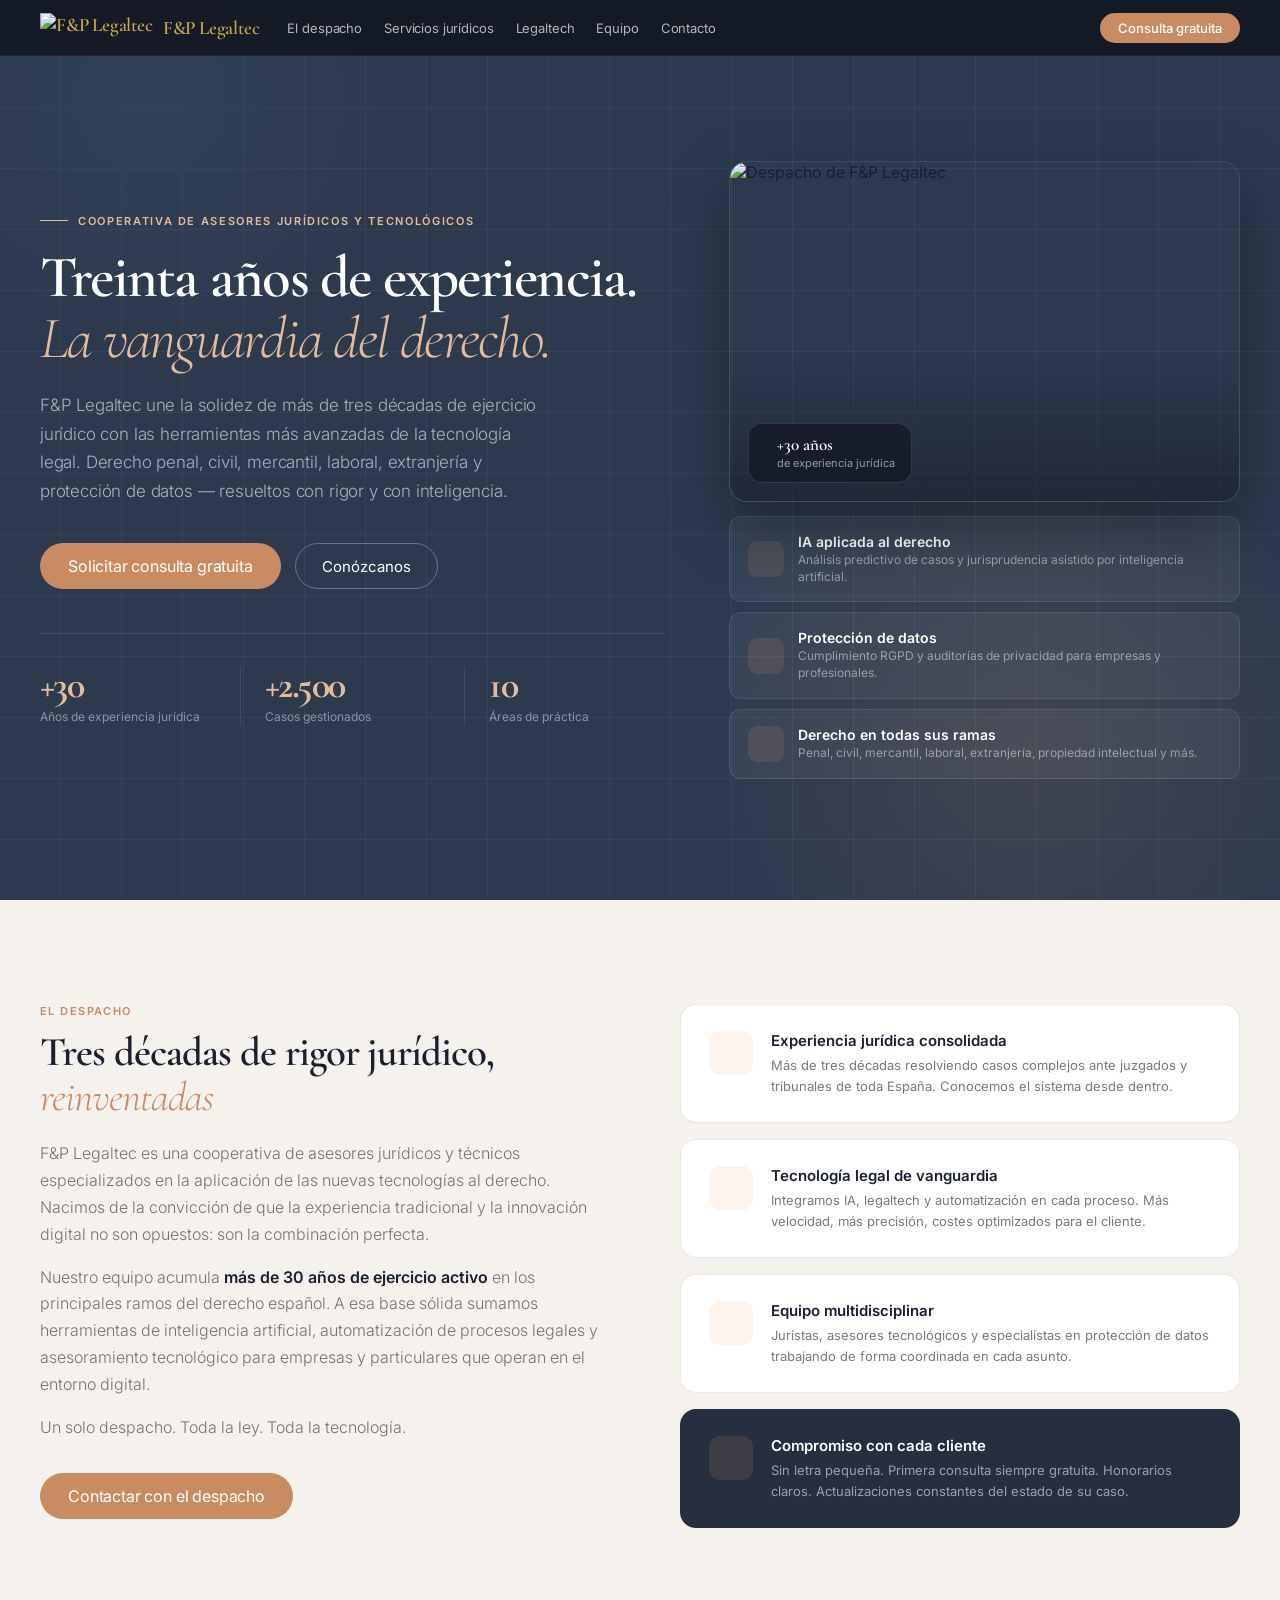
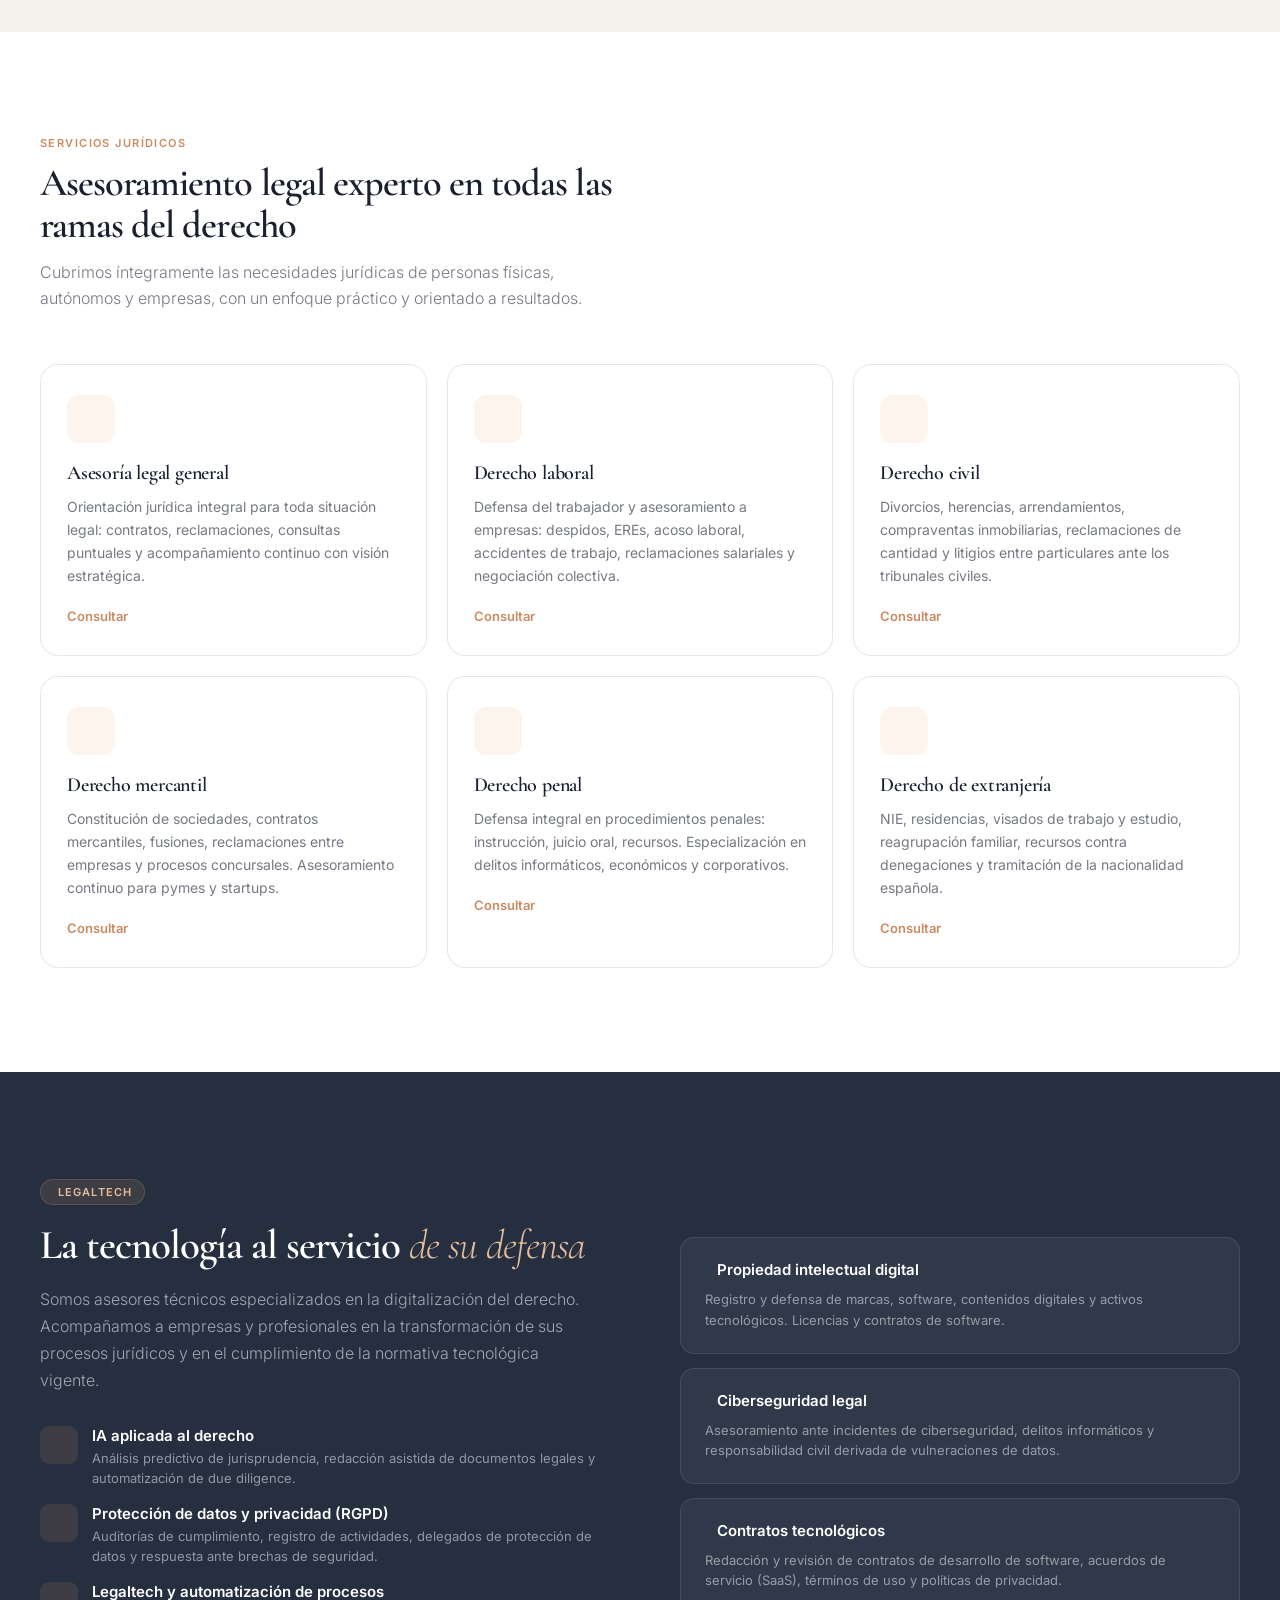
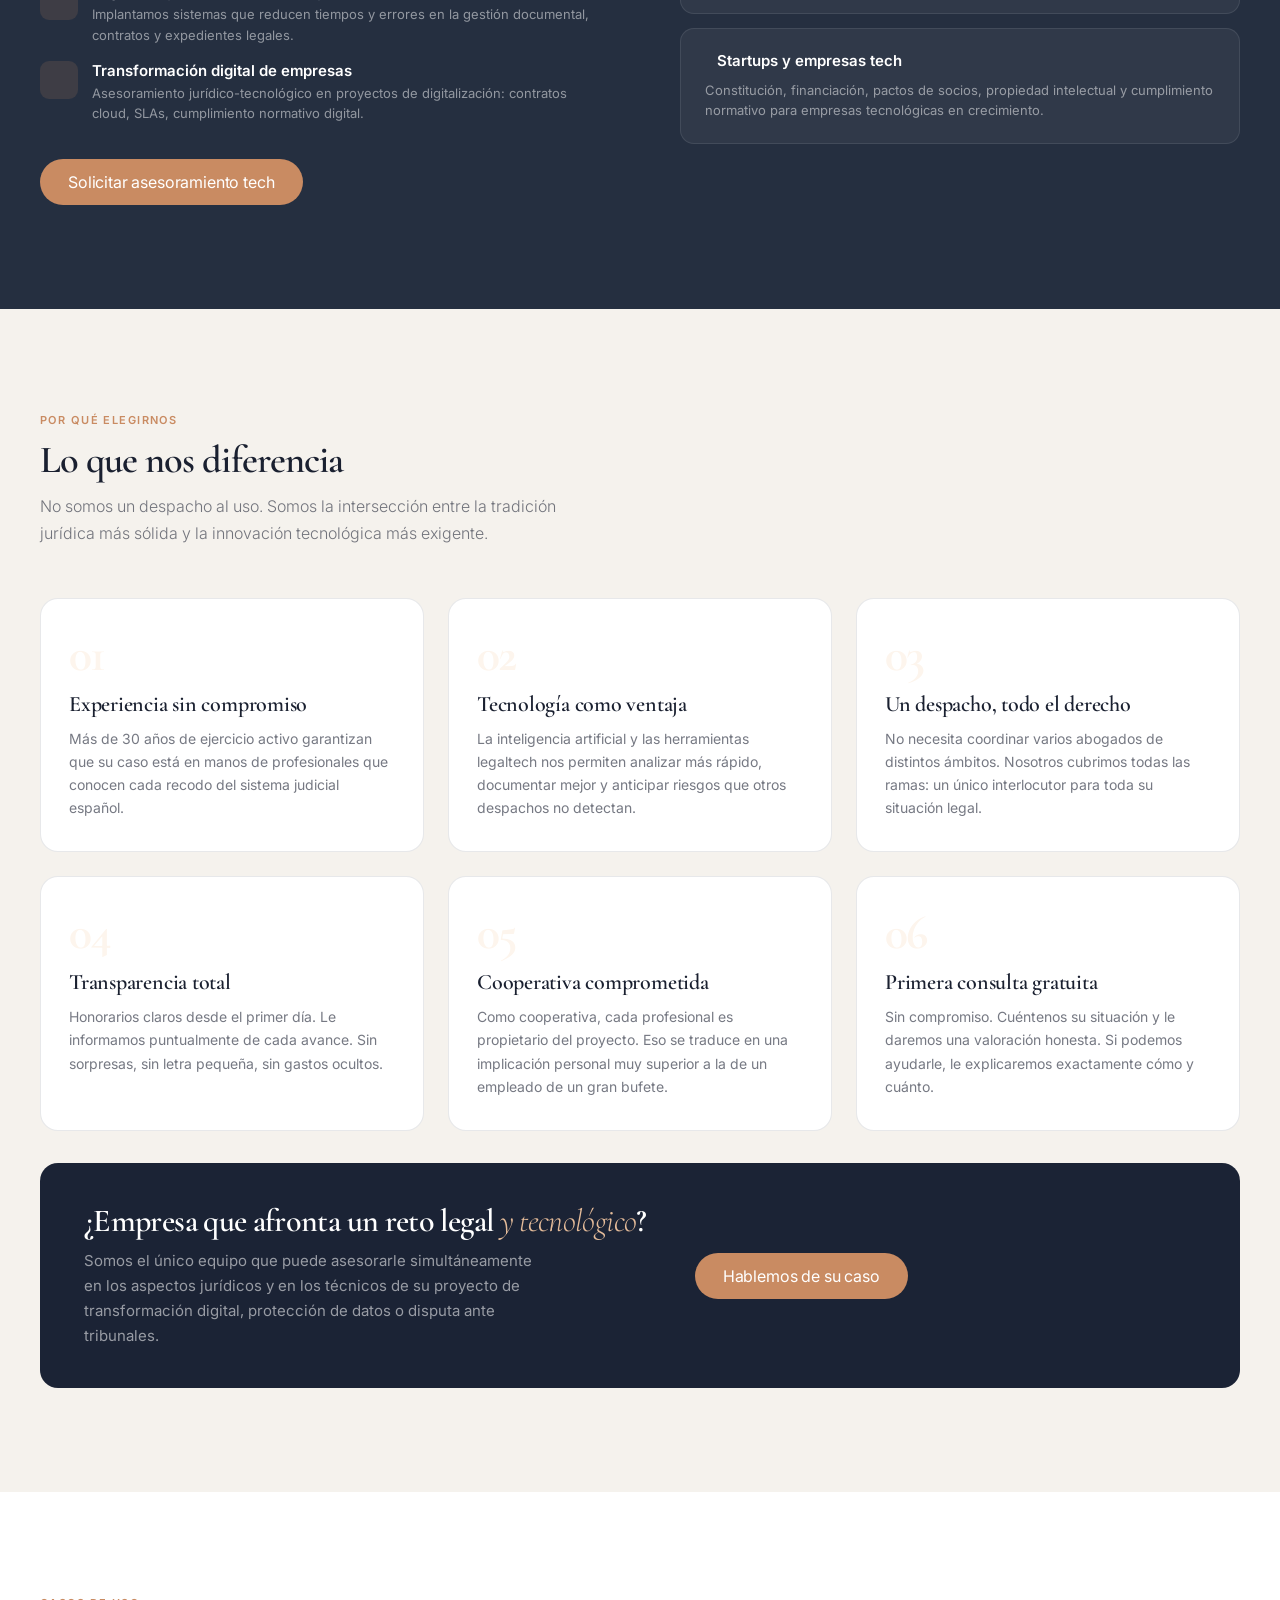
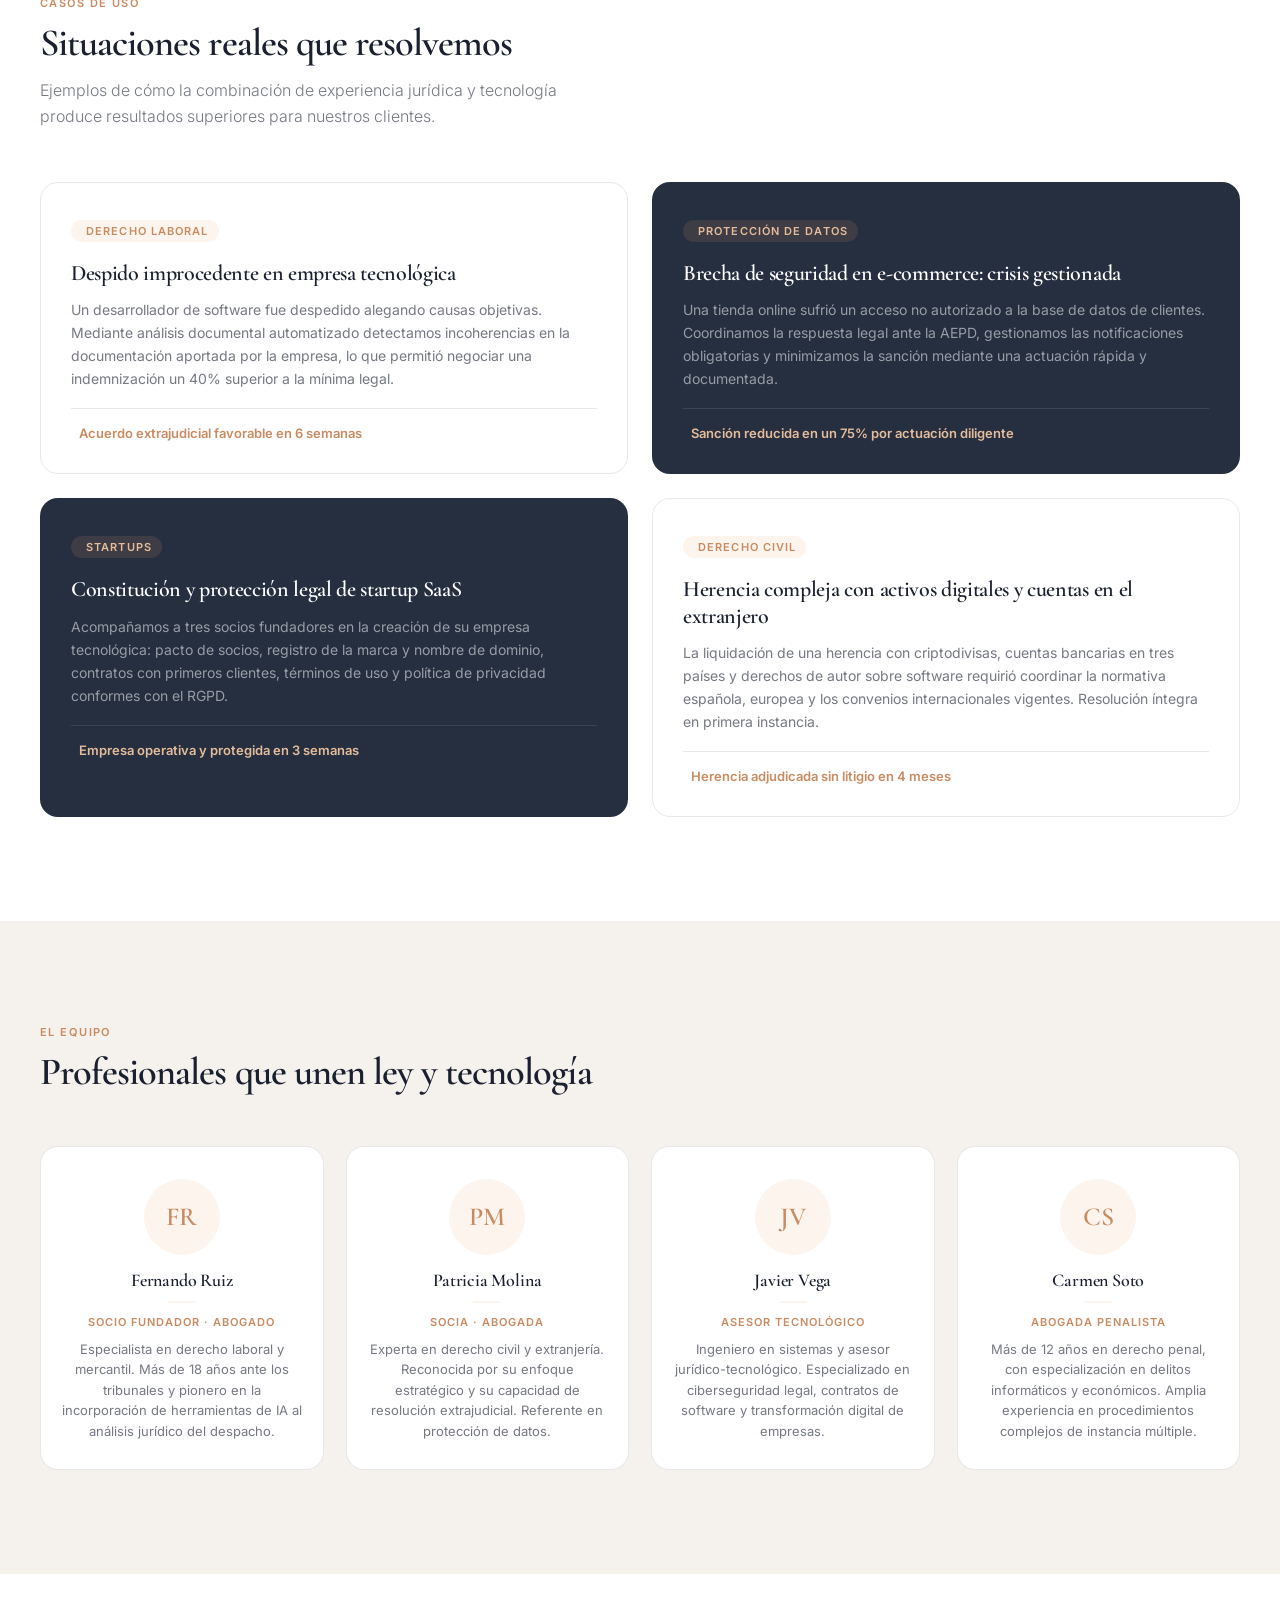
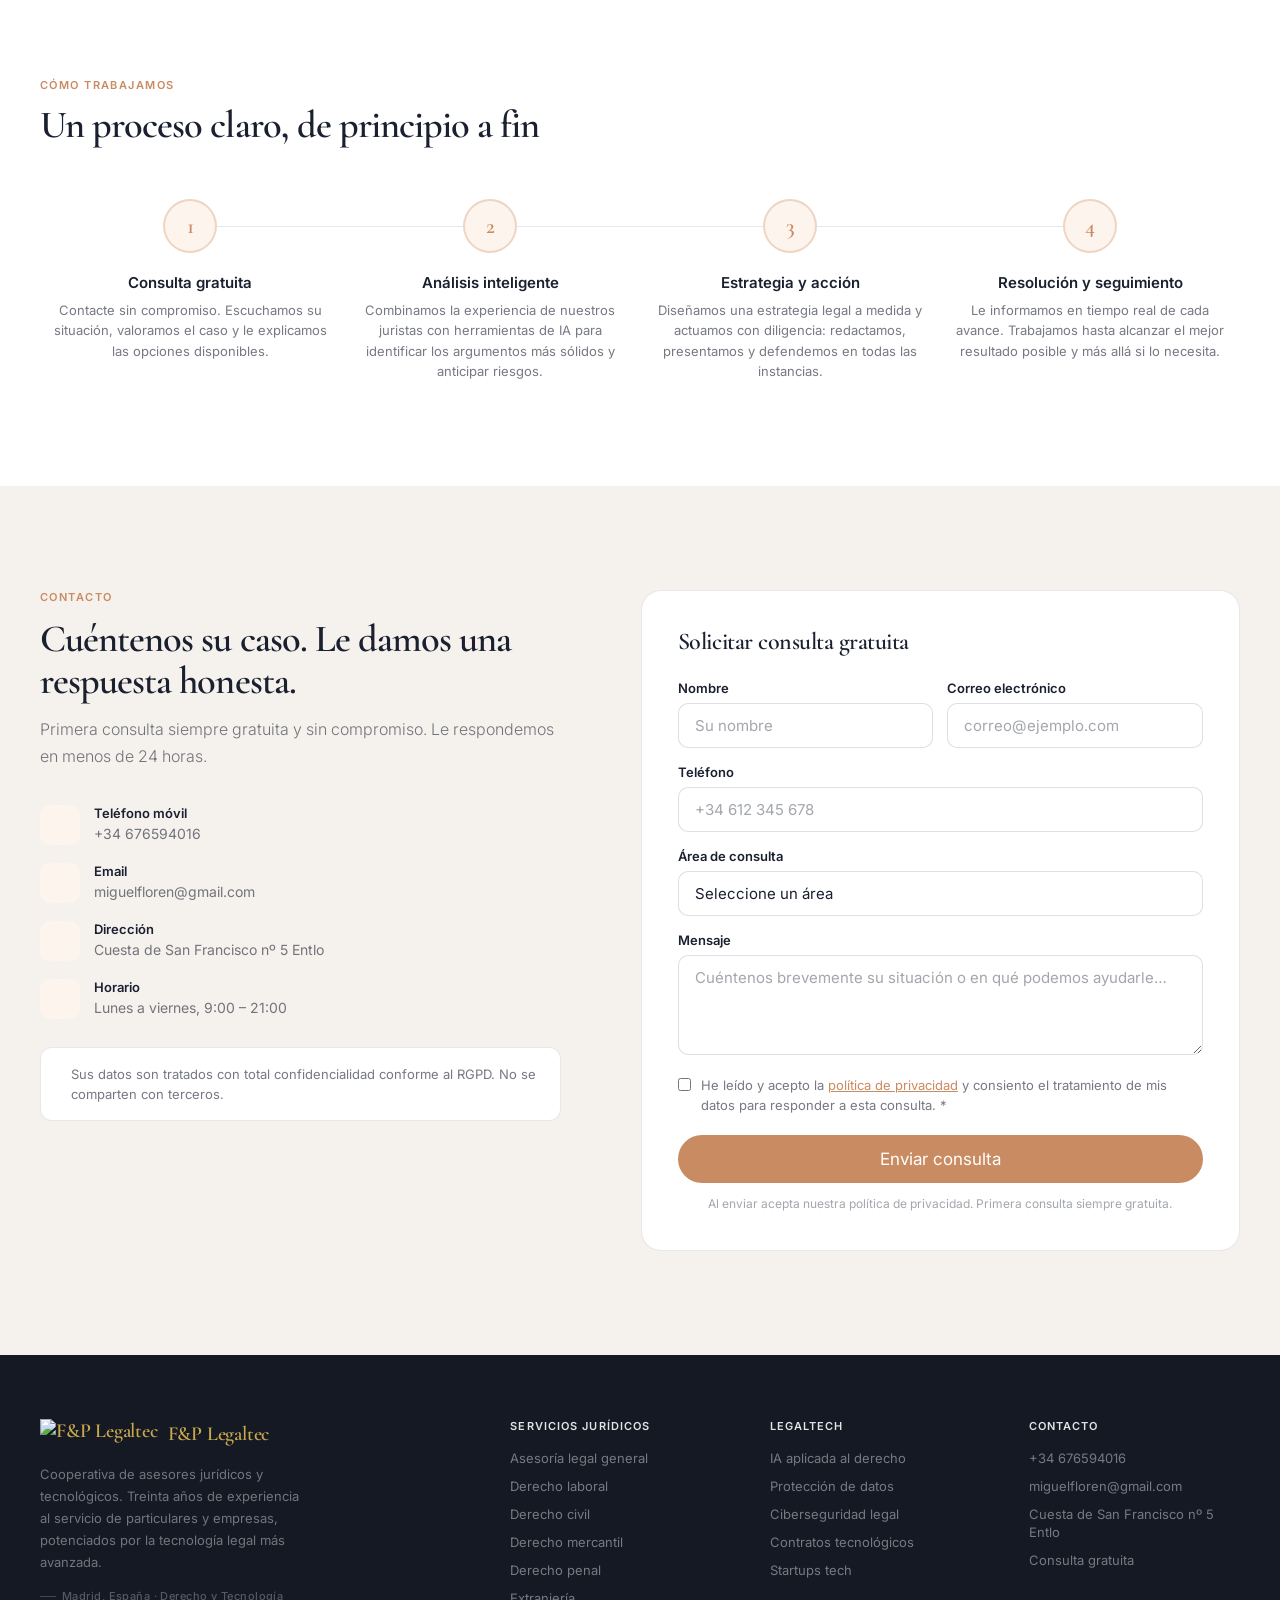
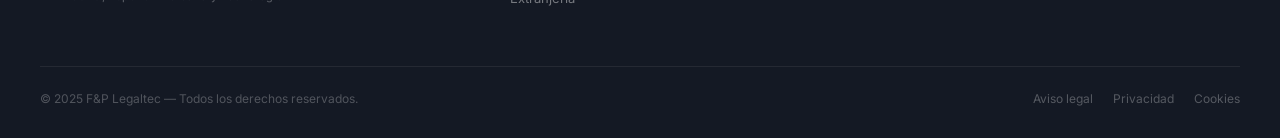
==== index.html @ 4386c24b "Merge pull request #1 from Jabega69/fase-1-refactor feat: fases 1-3 — refactor cosmético, BD Supabas" ====
<!DOCTYPE html>
<html lang="es">
<head>
<meta charset="UTF-8">
<meta name="viewport" content="width=device-width, initial-scale=1.0">
<title>F&P Legaltec — Derecho y Tecnología</title>
<link href="https://fonts.googleapis.com/css2?family=Cormorant+Garamond:ital,wght@0,300;0,400;0,600;0,700;1,300;1,400;1,600&family=Inter:wght@300;400;500;600;700&display=swap" rel="stylesheet">
<script src="https://unpkg.com/@phosphor-icons/web@2.1.1/src/index.js"></script>
<link rel="stylesheet" href="css/main.css">
</head>
<body>

<!-- ── NAV ────────────────────────────────────── -->
<nav class="nav" id="nav">
  <div class="nav-inner">
    <a class="nav-logo" href="#inicio">
      <img src="assets/logo-legaltec.png" alt="F&P Legaltec">
      F&amp;P Legaltec
    </a>
    <div class="nav-links">
      <a class="nav-link" href="#nosotros">El despacho</a>
      <a class="nav-link" href="#servicios-juridicos">Servicios jurídicos</a>
      <a class="nav-link" href="#tecnologia">Legaltech</a>
      <a class="nav-link" href="#equipo">Equipo</a>
      <a class="nav-link" href="#contacto">Contacto</a>
    </div>
    <a class="nav-cta" href="#contacto">Consulta gratuita</a>
    <button class="nav-hamburger" id="hamburger" aria-label="Abrir menú">
      <span></span><span></span><span></span>
    </button>
  </div>
</nav>
<div class="nav-mobile" id="navMobile">
  <a class="nav-link" href="#nosotros">El despacho</a>
  <a class="nav-link" href="#servicios-juridicos">Servicios jurídicos</a>
  <a class="nav-link" href="#tecnologia">Legaltech</a>
  <a class="nav-link" href="#equipo">Equipo</a>
  <a class="nav-link" href="#contacto">Contacto</a>
  <a class="nav-cta" href="#contacto">Consulta gratuita</a>
</div>

<!-- ── HERO ──────────────────────────────────── -->
<section class="hero" id="inicio">
  <div class="hero-grid"></div>
  <div class="hero-glow"></div>
  <div class="hero-glow-2"></div>
  <div class="hero-inner">
    <div class="hero-content">
      <div class="hero-eyebrow">Cooperativa de asesores jurídicos y tecnológicos</div>
      <h1 class="hero-title">
        Treinta años de experiencia.<br>
        <em>La vanguardia del derecho.</em>
      </h1>
      <p class="hero-sub">
        F&amp;P Legaltec une la solidez de más de tres décadas de ejercicio jurídico con las herramientas más avanzadas de la tecnología legal. Derecho penal, civil, mercantil, laboral, extranjería y protección de datos — resueltos con rigor y con inteligencia.
      </p>
      <div class="hero-btns">
        <a class="btn btn-primary" href="#contacto">Solicitar consulta gratuita</a>
        <a class="btn btn-ghost-white" href="#nosotros">Conózcanos</a>
      </div>
      <div class="hero-metrics">
        <div class="hero-metric">
          <div class="metric-num">+30</div>
          <div class="metric-label">Años de experiencia jurídica</div>
        </div>
        <div class="hero-metric">
          <div class="metric-num">+2.500</div>
          <div class="metric-label">Casos gestionados</div>
        </div>
        <div class="hero-metric">
          <div class="metric-num">10</div>
          <div class="metric-label">Áreas de práctica</div>
        </div>
      </div>
    </div>
    <div class="hero-visual">
      <div class="hero-portrait">
        <div class="hero-portrait-frame">
          <img src="assets/despacho-hero.webp" alt="Despacho de F&P Legaltec" loading="eager">
          <div class="hero-portrait-badge">
            <i class="ph ph-scales"></i>
            <div>
              <strong>+30 años</strong>
              <span>de experiencia jurídica</span>
            </div>
          </div>
        </div>
      </div>
      <div class="hero-cards">
        <div class="hero-card">
          <div class="hero-card-icon"><i class="ph ph-robot"></i></div>
          <div>
            <div class="hero-card-title">IA aplicada al derecho</div>
            <div class="hero-card-text">Análisis predictivo de casos y jurisprudencia asistido por inteligencia artificial.</div>
          </div>
        </div>
        <div class="hero-card">
          <div class="hero-card-icon"><i class="ph ph-shield-check"></i></div>
          <div>
            <div class="hero-card-title">Protección de datos</div>
            <div class="hero-card-text">Cumplimiento RGPD y auditorías de privacidad para empresas y profesionales.</div>
          </div>
        </div>
        <div class="hero-card">
          <div class="hero-card-icon"><i class="ph ph-scales"></i></div>
          <div>
            <div class="hero-card-title">Derecho en todas sus ramas</div>
            <div class="hero-card-text">Penal, civil, mercantil, laboral, extranjería, propiedad intelectual y más.</div>
          </div>
        </div>
      </div>
    </div>
  </div>
</section>

<!-- ── SOBRE NOSOTROS ────────────────────────── -->
<section class="about" id="nosotros">
  <div class="container">
    <div class="about-inner">
      <div class="about-text">
        <span class="section-label">El despacho</span>
        <h2>Tres décadas de rigor jurídico, <em>reinventadas</em></h2>
        <p>F&amp;P Legaltec es una cooperativa de asesores jurídicos y técnicos especializados en la aplicación de las nuevas tecnologías al derecho. Nacimos de la convicción de que la experiencia tradicional y la innovación digital no son opuestos: son la combinación perfecta.</p>
        <p>Nuestro equipo acumula <strong>más de 30 años de ejercicio activo</strong> en los principales ramos del derecho español. A esa base sólida sumamos herramientas de inteligencia artificial, automatización de procesos legales y asesoramiento tecnológico para empresas y particulares que operan en el entorno digital.</p>
        <p>Un solo despacho. Toda la ley. Toda la tecnología.</p>
        <a class="btn btn-primary" href="#contacto">Contactar con el despacho</a>
      </div>
      <div class="about-right">
        <div class="about-card reveal">
          <div class="about-card-icon"><i class="ph ph-gavel"></i></div>
          <div>
            <h4>Experiencia jurídica consolidada</h4>
            <p>Más de tres décadas resolviendo casos complejos ante juzgados y tribunales de toda España. Conocemos el sistema desde dentro.</p>
          </div>
        </div>
        <div class="about-card reveal">
          <div class="about-card-icon"><i class="ph ph-cpu"></i></div>
          <div>
            <h4>Tecnología legal de vanguardia</h4>
            <p>Integramos IA, legaltech y automatización en cada proceso. Más velocidad, más precisión, costes optimizados para el cliente.</p>
          </div>
        </div>
        <div class="about-card reveal">
          <div class="about-card-icon"><i class="ph ph-users-three"></i></div>
          <div>
            <h4>Equipo multidisciplinar</h4>
            <p>Juristas, asesores tecnológicos y especialistas en protección de datos trabajando de forma coordinada en cada asunto.</p>
          </div>
        </div>
        <div class="about-card about-dark reveal">
          <div class="about-card-icon"><i class="ph ph-handshake"></i></div>
          <div>
            <h4>Compromiso con cada cliente</h4>
            <p>Sin letra pequeña. Primera consulta siempre gratuita. Honorarios claros. Actualizaciones constantes del estado de su caso.</p>
          </div>
        </div>
      </div>
    </div>
  </div>
</section>

<!-- ── SERVICIOS JURÍDICOS ───────────────────── -->
<section class="services-legal" id="servicios-juridicos">
  <div class="container">
    <div class="section-head">
      <span class="section-label">Servicios jurídicos</span>
      <h2>Asesoramiento legal experto en todas las ramas del derecho</h2>
      <p>Cubrimos íntegramente las necesidades jurídicas de personas físicas, autónomos y empresas, con un enfoque práctico y orientado a resultados.</p>
    </div>
    <div class="services-grid">

      <div class="service-card reveal">
        <div class="card-icon"><i class="ph ph-briefcase"></i></div>
        <h3>Asesoría legal general</h3>
        <p>Orientación jurídica integral para toda situación legal: contratos, reclamaciones, consultas puntuales y acompañamiento continuo con visión estratégica.</p>
        <a class="card-link" href="#contacto">Consultar <i class="ph ph-arrow-right" style="font-size:12px"></i></a>
      </div>

      <div class="service-card reveal">
        <div class="card-icon"><i class="ph ph-hard-hat"></i></div>
        <h3>Derecho laboral</h3>
        <p>Defensa del trabajador y asesoramiento a empresas: despidos, EREs, acoso laboral, accidentes de trabajo, reclamaciones salariales y negociación colectiva.</p>
        <a class="card-link" href="#contacto">Consultar <i class="ph ph-arrow-right" style="font-size:12px"></i></a>
      </div>

      <div class="service-card reveal">
        <div class="card-icon"><i class="ph ph-scales"></i></div>
        <h3>Derecho civil</h3>
        <p>Divorcios, herencias, arrendamientos, compraventas inmobiliarias, reclamaciones de cantidad y litigios entre particulares ante los tribunales civiles.</p>
        <a class="card-link" href="#contacto">Consultar <i class="ph ph-arrow-right" style="font-size:12px"></i></a>
      </div>

      <div class="service-card reveal">
        <div class="card-icon"><i class="ph ph-storefront"></i></div>
        <h3>Derecho mercantil</h3>
        <p>Constitución de sociedades, contratos mercantiles, fusiones, reclamaciones entre empresas y procesos concursales. Asesoramiento continuo para pymes y startups.</p>
        <a class="card-link" href="#contacto">Consultar <i class="ph ph-arrow-right" style="font-size:12px"></i></a>
      </div>

      <div class="service-card reveal">
        <div class="card-icon"><i class="ph ph-gavel"></i></div>
        <h3>Derecho penal</h3>
        <p>Defensa integral en procedimientos penales: instrucción, juicio oral, recursos. Especialización en delitos informáticos, económicos y corporativos.</p>
        <a class="card-link" href="#contacto">Consultar <i class="ph ph-arrow-right" style="font-size:12px"></i></a>
      </div>

      <div class="service-card reveal">
        <div class="card-icon"><i class="ph ph-globe"></i></div>
        <h3>Derecho de extranjería</h3>
        <p>NIE, residencias, visados de trabajo y estudio, reagrupación familiar, recursos contra denegaciones y tramitación de la nacionalidad española.</p>
        <a class="card-link" href="#contacto">Consultar <i class="ph ph-arrow-right" style="font-size:12px"></i></a>
      </div>

    </div>
  </div>
</section>

<!-- ── TECNOLOGÍA LEGAL ──────────────────────── -->
<section class="tech-section" id="tecnologia">
  <div class="container">
    <div class="tech-inner">
      <div class="tech-text">
        <div class="tech-badge"><i class="ph ph-cpu" style="font-size:12px"></i> Legaltech</div>
        <h2>La tecnología al servicio <em>de su defensa</em></h2>
        <p>Somos asesores técnicos especializados en la digitalización del derecho. Acompañamos a empresas y profesionales en la transformación de sus procesos jurídicos y en el cumplimiento de la normativa tecnológica vigente.</p>
        <div class="tech-features">
          <div class="tech-feature">
            <div class="tech-feature-icon"><i class="ph ph-robot"></i></div>
            <div>
              <h4>IA aplicada al derecho</h4>
              <p>Análisis predictivo de jurisprudencia, redacción asistida de documentos legales y automatización de due diligence.</p>
            </div>
          </div>
          <div class="tech-feature">
            <div class="tech-feature-icon"><i class="ph ph-shield-check"></i></div>
            <div>
              <h4>Protección de datos y privacidad (RGPD)</h4>
              <p>Auditorías de cumplimiento, registro de actividades, delegados de protección de datos y respuesta ante brechas de seguridad.</p>
            </div>
          </div>
          <div class="tech-feature">
            <div class="tech-feature-icon"><i class="ph ph-lightning"></i></div>
            <div>
              <h4>Legaltech y automatización de procesos</h4>
              <p>Implantamos sistemas que reducen tiempos y errores en la gestión documental, contratos y expedientes legales.</p>
            </div>
          </div>
          <div class="tech-feature">
            <div class="tech-feature-icon"><i class="ph ph-buildings"></i></div>
            <div>
              <h4>Transformación digital de empresas</h4>
              <p>Asesoramiento jurídico-tecnológico en proyectos de digitalización: contratos cloud, SLAs, cumplimiento normativo digital.</p>
            </div>
          </div>
        </div>
        <a class="btn btn-primary" href="#contacto">Solicitar asesoramiento tech</a>
      </div>
      <div class="tech-grid">
        <div class="tech-card reveal">
          <div class="tech-card-head">
            <div class="tech-card-icon"><i class="ph ph-certificate"></i></div>
            <div class="tech-card-title">Propiedad intelectual digital</div>
          </div>
          <p>Registro y defensa de marcas, software, contenidos digitales y activos tecnológicos. Licencias y contratos de software.</p>
        </div>
        <div class="tech-card reveal">
          <div class="tech-card-head">
            <div class="tech-card-icon"><i class="ph ph-bug"></i></div>
            <div class="tech-card-title">Ciberseguridad legal</div>
          </div>
          <p>Asesoramiento ante incidentes de ciberseguridad, delitos informáticos y responsabilidad civil derivada de vulneraciones de datos.</p>
        </div>
        <div class="tech-card reveal">
          <div class="tech-card-head">
            <div class="tech-card-icon"><i class="ph ph-file-code"></i></div>
            <div class="tech-card-title">Contratos tecnológicos</div>
          </div>
          <p>Redacción y revisión de contratos de desarrollo de software, acuerdos de servicio (SaaS), términos de uso y políticas de privacidad.</p>
        </div>
        <div class="tech-card reveal">
          <div class="tech-card-head">
            <div class="tech-card-icon"><i class="ph ph-rocket-launch"></i></div>
            <div class="tech-card-title">Startups y empresas tech</div>
          </div>
          <p>Constitución, financiación, pactos de socios, propiedad intelectual y cumplimiento normativo para empresas tecnológicas en crecimiento.</p>
        </div>
      </div>
    </div>
  </div>
</section>

<!-- ── POR QUÉ ELEGIRNOS ─────────────────────── -->
<section class="why" id="por-que">
  <div class="container">
    <div class="section-head">
      <span class="section-label">Por qué elegirnos</span>
      <h2>Lo que nos diferencia</h2>
      <p>No somos un despacho al uso. Somos la intersección entre la tradición jurídica más sólida y la innovación tecnológica más exigente.</p>
    </div>
    <div class="why-grid">
      <div class="why-card reveal">
        <div class="why-num">01</div>
        <h3>Experiencia sin compromiso</h3>
        <p>Más de 30 años de ejercicio activo garantizan que su caso está en manos de profesionales que conocen cada recodo del sistema judicial español.</p>
      </div>
      <div class="why-card reveal">
        <div class="why-num">02</div>
        <h3>Tecnología como ventaja</h3>
        <p>La inteligencia artificial y las herramientas legaltech nos permiten analizar más rápido, documentar mejor y anticipar riesgos que otros despachos no detectan.</p>
      </div>
      <div class="why-card reveal">
        <div class="why-num">03</div>
        <h3>Un despacho, todo el derecho</h3>
        <p>No necesita coordinar varios abogados de distintos ámbitos. Nosotros cubrimos todas las ramas: un único interlocutor para toda su situación legal.</p>
      </div>
      <div class="why-card reveal">
        <div class="why-num">04</div>
        <h3>Transparencia total</h3>
        <p>Honorarios claros desde el primer día. Le informamos puntualmente de cada avance. Sin sorpresas, sin letra pequeña, sin gastos ocultos.</p>
      </div>
      <div class="why-card reveal">
        <div class="why-num">05</div>
        <h3>Cooperativa comprometida</h3>
        <p>Como cooperativa, cada profesional es propietario del proyecto. Eso se traduce en una implicación personal muy superior a la de un empleado de un gran bufete.</p>
      </div>
      <div class="why-card reveal">
        <div class="why-num">06</div>
        <h3>Primera consulta gratuita</h3>
        <p>Sin compromiso. Cuéntenos su situación y le daremos una valoración honesta. Si podemos ayudarle, le explicaremos exactamente cómo y cuánto.</p>
      </div>
    </div>
    <div class="why-highlight">
      <div class="why-highlight-text">
        <h3>¿Empresa que afronta un reto legal <em>y tecnológico</em>?</h3>
        <p>Somos el único equipo que puede asesorarle simultáneamente en los aspectos jurídicos y en los técnicos de su proyecto de transformación digital, protección de datos o disputa ante tribunales.</p>
      </div>
      <div class="why-highlight-cta">
        <a class="btn btn-primary" href="#contacto">Hablemos de su caso</a>
      </div>
    </div>
  </div>
</section>

<!-- ── CASOS DE USO ──────────────────────────── -->
<section class="cases" id="casos">
  <div class="container">
    <div class="section-head">
      <span class="section-label">Casos de uso</span>
      <h2>Situaciones reales que resolvemos</h2>
      <p>Ejemplos de cómo la combinación de experiencia jurídica y tecnología produce resultados superiores para nuestros clientes.</p>
    </div>
    <div class="cases-grid">
      <div class="case-card reveal">
        <div class="case-tag legal"><i class="ph ph-hard-hat" style="font-size:11px"></i> Derecho laboral</div>
        <h3>Despido improcedente en empresa tecnológica</h3>
        <p>Un desarrollador de software fue despedido alegando causas objetivas. Mediante análisis documental automatizado detectamos incoherencias en la documentación aportada por la empresa, lo que permitió negociar una indemnización un 40% superior a la mínima legal.</p>
        <div class="case-result"><i class="ph ph-check-circle"></i> Acuerdo extrajudicial favorable en 6 semanas</div>
      </div>
      <div class="case-card dark reveal">
        <div class="case-tag tech"><i class="ph ph-shield-check" style="font-size:11px"></i> Protección de datos</div>
        <h3>Brecha de seguridad en e-commerce: crisis gestionada</h3>
        <p>Una tienda online sufrió un acceso no autorizado a la base de datos de clientes. Coordinamos la respuesta legal ante la AEPD, gestionamos las notificaciones obligatorias y minimizamos la sanción mediante una actuación rápida y documentada.</p>
        <div class="case-result"><i class="ph ph-check-circle"></i> Sanción reducida en un 75% por actuación diligente</div>
      </div>
      <div class="case-card dark reveal">
        <div class="case-tag tech"><i class="ph ph-rocket-launch" style="font-size:11px"></i> Startups</div>
        <h3>Constitución y protección legal de startup SaaS</h3>
        <p>Acompañamos a tres socios fundadores en la creación de su empresa tecnológica: pacto de socios, registro de la marca y nombre de dominio, contratos con primeros clientes, términos de uso y política de privacidad conformes con el RGPD.</p>
        <div class="case-result"><i class="ph ph-check-circle"></i> Empresa operativa y protegida en 3 semanas</div>
      </div>
      <div class="case-card reveal">
        <div class="case-tag legal"><i class="ph ph-scales" style="font-size:11px"></i> Derecho civil</div>
        <h3>Herencia compleja con activos digitales y cuentas en el extranjero</h3>
        <p>La liquidación de una herencia con criptodivisas, cuentas bancarias en tres países y derechos de autor sobre software requirió coordinar la normativa española, europea y los convenios internacionales vigentes. Resolución íntegra en primera instancia.</p>
        <div class="case-result"><i class="ph ph-check-circle"></i> Herencia adjudicada sin litigio en 4 meses</div>
      </div>
    </div>
  </div>
</section>

<!-- ── EQUIPO ─────────────────────────────────── -->
<section class="team" id="equipo">
  <div class="container">
    <div class="section-head">
      <span class="section-label">El equipo</span>
      <h2>Profesionales que unen ley y tecnología</h2>
    </div>
    <div class="team-grid">
      <div class="team-card reveal">
        <div class="team-avatar">FR</div>
        <h4>Fernando Ruiz</h4>
        <div class="team-divider"></div>
        <span class="team-role">Socio fundador · Abogado</span>
        <p class="team-bio">Especialista en derecho laboral y mercantil. Más de 18 años ante los tribunales y pionero en la incorporación de herramientas de IA al análisis jurídico del despacho.</p>
      </div>
      <div class="team-card reveal">
        <div class="team-avatar">PM</div>
        <h4>Patricia Molina</h4>
        <div class="team-divider"></div>
        <span class="team-role">Socia · Abogada</span>
        <p class="team-bio">Experta en derecho civil y extranjería. Reconocida por su enfoque estratégico y su capacidad de resolución extrajudicial. Referente en protección de datos.</p>
      </div>
      <div class="team-card reveal">
        <div class="team-avatar">JV</div>
        <h4>Javier Vega</h4>
        <div class="team-divider"></div>
        <span class="team-role">Asesor tecnológico</span>
        <p class="team-bio">Ingeniero en sistemas y asesor jurídico-tecnológico. Especializado en ciberseguridad legal, contratos de software y transformación digital de empresas.</p>
      </div>
      <div class="team-card reveal">
        <div class="team-avatar">CS</div>
        <h4>Carmen Soto</h4>
        <div class="team-divider"></div>
        <span class="team-role">Abogada penalista</span>
        <p class="team-bio">Más de 12 años en derecho penal, con especialización en delitos informáticos y económicos. Amplia experiencia en procedimientos complejos de instancia múltiple.</p>
      </div>
    </div>
  </div>
</section>

<!-- ── PROCESO ───────────────────────────────── -->
<section class="process" id="proceso">
  <div class="container">
    <div class="section-head">
      <span class="section-label">Cómo trabajamos</span>
      <h2>Un proceso claro, de principio a fin</h2>
    </div>
    <div class="process-steps">
      <div class="step reveal">
        <div class="step-num">1</div>
        <h4>Consulta gratuita</h4>
        <p>Contacte sin compromiso. Escuchamos su situación, valoramos el caso y le explicamos las opciones disponibles.</p>
      </div>
      <div class="step reveal">
        <div class="step-num">2</div>
        <h4>Análisis inteligente</h4>
        <p>Combinamos la experiencia de nuestros juristas con herramientas de IA para identificar los argumentos más sólidos y anticipar riesgos.</p>
      </div>
      <div class="step reveal">
        <div class="step-num">3</div>
        <h4>Estrategia y acción</h4>
        <p>Diseñamos una estrategia legal a medida y actuamos con diligencia: redactamos, presentamos y defendemos en todas las instancias.</p>
      </div>
      <div class="step reveal">
        <div class="step-num">4</div>
        <h4>Resolución y seguimiento</h4>
        <p>Le informamos en tiempo real de cada avance. Trabajamos hasta alcanzar el mejor resultado posible y más allá si lo necesita.</p>
      </div>
    </div>
  </div>
</section>

<!-- ── CONTACTO ──────────────────────────────── -->
<section class="contact" id="contacto">
  <div class="container">
    <div class="contact-inner">
      <div class="contact-info">
        <span class="section-label">Contacto</span>
        <h2>Cuéntenos su caso. Le damos una respuesta honesta.</h2>
        <p>Primera consulta siempre gratuita y sin compromiso. Le respondemos en menos de 24 horas.</p>
        <div class="contact-detail">
          <div class="contact-icon"><i class="ph ph-phone"></i></div>
          <div><strong>Teléfono móvil</strong><span>+34 676594016</span></div>
        </div>
        <div class="contact-detail">
          <div class="contact-icon"><i class="ph ph-envelope"></i></div>
          <div><strong>Email</strong><span>miguelfloren@gmail.com</span></div>
        </div>
        <div class="contact-detail">
          <div class="contact-icon"><i class="ph ph-map-pin"></i></div>
          <div><strong>Dirección</strong><span>Cuesta de San Francisco nº 5 Entlo</span></div>
        </div>
        <div class="contact-detail">
          <div class="contact-icon"><i class="ph ph-clock"></i></div>
          <div><strong>Horario</strong><span>Lunes a viernes, 9:00 – 21:00</span></div>
        </div>
        <div class="contact-privacy">
          <i class="ph ph-lock-simple"></i>
          <p>Sus datos son tratados con total confidencialidad conforme al RGPD. No se comparten con terceros.</p>
        </div>
      </div>
      <div class="contact-form">
        <div class="form-title">Solicitar consulta gratuita</div>
        <div id="formContent">
          <div class="form-row">
            <div class="form-group">
              <label class="form-label" for="nombre">Nombre</label>
              <input class="form-input" id="nombre" type="text" placeholder="Su nombre" required>
            </div>
            <div class="form-group">
              <label class="form-label" for="email">Correo electrónico</label>
              <input class="form-input" id="email" type="email" placeholder="correo@ejemplo.com" required>
            </div>
          </div>
          <div class="form-group">
            <label class="form-label" for="telefono">Teléfono</label>
            <input class="form-input" id="telefono" type="tel" placeholder="+34 612 345 678">
          </div>
          <div class="form-group">
            <label class="form-label" for="area">Área de consulta</label>
            <select class="form-input" id="area" required>
              <option value="">Seleccione un área</option>
              <optgroup label="Servicios jurídicos">
                <option value="general">Asesoría legal general</option>
                <option value="laboral">Derecho laboral</option>
                <option value="civil">Derecho civil</option>
                <option value="mercantil">Derecho mercantil</option>
                <option value="penal">Derecho penal</option>
                <option value="extranjeria">Derecho de extranjería</option>
              </optgroup>
              <optgroup label="Asesoramiento tecnológico">
                <option value="rgpd">Protección de datos / RGPD</option>
                <option value="ciberseguridad">Ciberseguridad legal</option>
                <option value="contratos-tech">Contratos tecnológicos</option>
                <option value="startup">Startups y empresas tech</option>
                <option value="legaltech">Legaltech y automatización</option>
              </optgroup>
              <option value="otro">Otro / No sé aún</option>
            </select>
          </div>
          <div class="form-group">
            <label class="form-label" for="mensaje">Mensaje</label>
            <textarea class="form-input" id="mensaje" placeholder="Cuéntenos brevemente su situación o en qué podemos ayudarle…"></textarea>
          </div>
          <!-- Honeypot: oculto para humanos, visible para bots -->
          <input type="text" id="website" name="website" style="display:none" tabindex="-1" autocomplete="off">
          <div class="form-group" style="display:flex;align-items:flex-start;gap:10px;margin-bottom:16px;">
            <input type="checkbox" id="consentRgpd" style="margin-top:3px;flex-shrink:0;accent-color:var(--copper);">
            <label for="consentRgpd" style="font-size:13px;color:var(--ink-60);line-height:1.55;cursor:pointer;">
              He leído y acepto la <a href="privacidad.html" target="_blank" style="color:var(--copper);">política de privacidad</a>
              y consiento el tratamiento de mis datos para responder a esta consulta. *
            </label>
          </div>
          <button class="form-submit" id="formSubmit" type="button">Enviar consulta</button>
          <p class="form-note">Al enviar acepta nuestra política de privacidad. Primera consulta siempre gratuita.</p>
        </div>
        <div class="form-success" id="formSuccess">
          <div class="form-success-icon"><i class="ph ph-check-circle"></i></div>
          <h3>¡Consulta recibida!</h3>
          <p>Nos pondremos en contacto en menos de 24 horas. Gracias por confiar en F&amp;P Legaltec.</p>
        </div>
      </div>
    </div>
  </div>
</section>

<!-- ── FOOTER ─────────────────────────────────── -->
<footer class="footer">
  <div class="container">
    <div class="footer-top">
      <div class="footer-brand">
        <div class="footer-logo">
          <img src="assets/logo-legaltec.png" alt="F&P Legaltec">
          F&amp;P Legaltec
        </div>
        <p>Cooperativa de asesores jurídicos y tecnológicos. Treinta años de experiencia al servicio de particulares y empresas, potenciados por la tecnología legal más avanzada.</p>
        <div class="footer-tagline">Madrid, España · Derecho y Tecnología</div>
      </div>
      <div class="footer-col">
        <h4>Servicios jurídicos</h4>
        <a href="#servicios-juridicos">Asesoría legal general</a>
        <a href="#servicios-juridicos">Derecho laboral</a>
        <a href="#servicios-juridicos">Derecho civil</a>
        <a href="#servicios-juridicos">Derecho mercantil</a>
        <a href="#servicios-juridicos">Derecho penal</a>
        <a href="#servicios-juridicos">Extranjería</a>
      </div>
      <div class="footer-col">
        <h4>Legaltech</h4>
        <a href="#tecnologia">IA aplicada al derecho</a>
        <a href="#tecnologia">Protección de datos</a>
        <a href="#tecnologia">Ciberseguridad legal</a>
        <a href="#tecnologia">Contratos tecnológicos</a>
        <a href="#tecnologia">Startups tech</a>
      </div>
      <div class="footer-col">
        <h4>Contacto</h4>
        <span>+34 676594016</span>
        <span>miguelfloren@gmail.com</span>
        <span>Cuesta de San Francisco nº 5 Entlo</span>
        <a href="#contacto">Consulta gratuita</a>
      </div>
    </div>
    <div class="footer-bottom">
      <div class="footer-legal">© 2025 F&amp;P Legaltec — Todos los derechos reservados.</div>
      <div class="footer-links">
        <a href="aviso-legal.html">Aviso legal</a>
        <a href="privacidad.html">Privacidad</a>
        <a href="cookies.html">Cookies</a>
      </div>
    </div>
  </div>
</footer>

<script src="js/config.js"></script>
<script src="js/form.js"></script>
</body>
</html>
---- css/main.css ----
/* ── RESET ──────────────────────────────────── */
*, *::before, *::after { margin: 0; padding: 0; box-sizing: border-box; }
html { scroll-behavior: smooth; }
body {
  font-family: 'Inter', 'Helvetica Neue', sans-serif;
  color: #1a2030;
  background: #ffffff;
  -webkit-font-smoothing: antialiased;
  overflow-x: hidden;
}

/* ── TOKENS ─────────────────────────────────── */
:root {
  --copper:        #c98b62;
  --copper-gold:   #c9a84c;
  --copper-dark:   #b07048;
  --copper-light:  #e5bc9a;
  --copper-pale:   #fdf5ed;
  --slate-950:     #141924;
  --slate-900:     #1b2335;
  --slate-800:     #252f40;
  --slate-750:     #2d3a4e;
  --slate-700:     #354460;
  --slate-600:     #4a5a76;
  --slate-300:     #aab5c5;
  --white:         #ffffff;
  --parchment:     #f5f2ed;
  --ink:           #1a2030;
  --ink-60:        rgba(26,32,48,0.60);
  --ink-40:        rgba(26,32,48,0.40);
  --ink-10:        rgba(26,32,48,0.10);
  --ink-06:        rgba(26,32,48,0.06);
  --font-display:  'Cormorant Garamond', Georgia, serif;
  --font-body:     'Inter', sans-serif;
  --font-mono:     'SF Mono', 'Fira Code', 'Consolas', monospace;
  --radius-pill:   980px;
  --radius-card:   18px;
}

/* ── UTILITIES ──────────────────────────────── */
.container { max-width: 1280px; margin: 0 auto; padding: 0 40px; }
.btn {
  display: inline-flex; align-items: center; gap: 8px;
  font-family: var(--font-body); cursor: pointer;
  border: none; text-decoration: none;
  transition: all 0.18s ease;
}
.btn:active { transform: scale(0.97); }
.btn-primary {
  background: var(--copper); color: white;
  font-size: 16px; font-weight: 400; letter-spacing: -0.01em;
  padding: 13px 28px; border-radius: var(--radius-pill);
}
.btn-primary:hover { background: var(--copper-dark); }
.btn-ghost-white {
  background: transparent; color: white;
  font-size: 15px; font-weight: 400;
  padding: 12px 26px; border-radius: var(--radius-pill);
  border: 1px solid rgba(255,255,255,0.28);
}
.btn-ghost-white:hover { background: rgba(255,255,255,0.08); }
.section-label {
  font-size: 11px; font-weight: 600;
  text-transform: uppercase; letter-spacing: 0.13em;
  color: var(--copper); margin-bottom: 12px;
  display: block;
}

/* ── NAV ────────────────────────────────────── */
.nav {
  position: fixed; top: 0; left: 0; right: 0; z-index: 200;
  background: rgba(20,25,36,0.94);
  backdrop-filter: blur(20px);
  -webkit-backdrop-filter: blur(20px);
  height: 56px;
  display: flex; align-items: center;
  border-bottom: 1px solid rgba(255,255,255,0.06);
  transition: background 0.2s, border-color 0.2s;
}
.nav-inner {
  max-width: 1280px; margin: 0 auto; padding: 0 40px;
  display: flex; align-items: center; gap: 28px; width: 100%;
}
.nav-logo {
  font-family: var(--font-display);
  color: #c9a84c; font-size: 19px; font-weight: 600;
  letter-spacing: -0.01em; white-space: nowrap; text-decoration: none;
  display: flex; align-items: center; gap: 10px; flex-shrink: 0;
}
.nav-logo img { height: 30px; }
.nav-links { display: flex; gap: 22px; flex: 1; }
.nav-link {
  color: rgba(255,255,255,0.68); font-size: 13px;
  font-weight: 400; letter-spacing: -0.01em;
  text-decoration: none; cursor: pointer;
  transition: color 0.15s; white-space: nowrap;
}
.nav-link:hover { color: white; }
.nav-cta {
  background: var(--copper); color: white;
  font-size: 13px; font-weight: 500;
  padding: 7px 18px; border-radius: var(--radius-pill);
  text-decoration: none; white-space: nowrap;
  transition: background 0.15s; flex-shrink: 0;
}
.nav-cta:hover { background: var(--copper-dark); }
.nav-hamburger {
  display: none; flex-direction: column; gap: 5px;
  background: none; border: none; cursor: pointer;
  padding: 6px; margin-left: auto;
}
.nav-hamburger span {
  display: block; width: 22px; height: 2px;
  background: rgba(255,255,255,0.8); border-radius: 2px;
}
.nav-mobile {
  display: none; position: fixed; top: 56px; left: 0; right: 0; z-index: 190;
  background: rgba(20,25,36,0.98);
  backdrop-filter: blur(20px);
  padding: 16px 20px 24px;
  border-bottom: 1px solid rgba(255,255,255,0.08);
  flex-direction: column; gap: 4px;
}
.nav-mobile.open { display: flex; }
.nav-mobile .nav-link { font-size: 15px; padding: 11px 4px; border-bottom: 1px solid rgba(255,255,255,0.06); }
.nav-mobile .nav-cta { margin-top: 10px; text-align: center; padding: 12px; }

/* ── HERO ────────────────────────────────────── */
.hero {
  background: var(--slate-750);
  min-height: 100vh;
  display: flex; align-items: center;
  padding: 120px 0 80px;
  position: relative; overflow: hidden;
}
.hero-grid {
  position: absolute; inset: 0; opacity: 0.045;
  background-image:
    repeating-linear-gradient(0deg, transparent, transparent 60px, rgba(255,255,255,1) 60px, rgba(255,255,255,1) 61px),
    repeating-linear-gradient(90deg, transparent, transparent 60px, rgba(255,255,255,1) 60px, rgba(255,255,255,1) 61px);
  pointer-events: none;
}
.hero-glow {
  position: absolute; bottom: -200px; right: -100px;
  width: 700px; height: 700px; border-radius: 50%;
  background: radial-gradient(circle, rgba(201,139,98,0.13) 0%, transparent 65%);
  pointer-events: none;
}
.hero-glow-2 {
  position: absolute; top: -150px; left: -100px;
  width: 500px; height: 500px; border-radius: 50%;
  background: radial-gradient(circle, rgba(53,68,96,0.6) 0%, transparent 70%);
  pointer-events: none;
}
.hero-inner {
  max-width: 1280px; margin: 0 auto; padding: 0 40px;
  display: grid; grid-template-columns: 1.1fr 0.9fr;
  gap: 64px; align-items: center; width: 100%;
  position: relative; z-index: 1;
}
.hero-eyebrow {
  font-size: 11px; font-weight: 600;
  text-transform: uppercase; letter-spacing: 0.15em;
  color: var(--copper-light); margin-bottom: 20px;
  display: flex; align-items: center; gap: 10px;
}
.hero-eyebrow::before {
  content: ''; display: block; width: 28px; height: 1px;
  background: var(--copper-light);
}
.hero-title {
  font-family: var(--font-display);
  font-size: clamp(38px, 4.6vw, 64px);
  font-weight: 600; color: white;
  letter-spacing: -0.03em; line-height: 1.03;
  margin-bottom: 22px;
}
.hero-title em { font-style: italic; font-weight: 300; color: var(--copper-light); }
.hero-sub {
  font-size: 17px; font-weight: 300; color: rgba(255,255,255,0.60);
  line-height: 1.68; margin-bottom: 38px; letter-spacing: -0.01em;
  max-width: 500px;
}
.hero-btns { display: flex; gap: 14px; flex-wrap: wrap; margin-bottom: 44px; }
.hero-metrics {
  display: flex; gap: 0;
  border-top: 1px solid rgba(255,255,255,0.09);
  padding-top: 32px;
}
.hero-metric {
  flex: 1; padding-right: 24px;
  border-right: 1px solid rgba(255,255,255,0.09);
  margin-right: 24px;
}
.hero-metric:last-child { border-right: none; margin-right: 0; padding-right: 0; }
.metric-num {
  font-family: var(--font-display);
  font-size: 38px; font-weight: 700; color: var(--copper-light);
  letter-spacing: -0.04em; line-height: 1;
}
.metric-label { font-size: 12px; color: rgba(255,255,255,0.45); margin-top: 5px; line-height: 1.4; }

/* Right side — portrait */
.hero-visual { display: flex; flex-direction: column; gap: 14px; position: relative; z-index: 1; }
.hero-portrait { position: relative; }
.hero-portrait-frame {
  position: relative; border-radius: 18px; overflow: hidden;
  border: 1px solid rgba(255,255,255,0.10);
  box-shadow: 0 24px 60px rgba(0,0,0,0.35);
  aspect-ratio: 3 / 2;
}
.hero-portrait-frame img {
  width: 100%; height: 100%; object-fit: cover; display: block;
  filter: saturate(0.95) contrast(1.02);
}
.hero-portrait-frame::after {
  content: ''; position: absolute; inset: 0;
  background: linear-gradient(180deg, transparent 55%, rgba(20,25,36,0.55) 100%);
  pointer-events: none;
}
.hero-portrait-badge {
  position: absolute; left: 18px; bottom: 18px; z-index: 2;
  display: flex; align-items: center; gap: 12px;
  background: rgba(20,25,36,0.78); backdrop-filter: blur(14px);
  border: 1px solid rgba(255,255,255,0.12);
  border-radius: 14px; padding: 12px 16px;
}
.hero-portrait-badge i { font-size: 22px; color: var(--copper-light); }
.hero-portrait-badge strong { font-family: var(--font-display); font-size: 17px; font-weight: 600; color: white; display: block; line-height: 1; }
.hero-portrait-badge span { font-size: 11px; color: rgba(255,255,255,0.55); display: block; margin-top: 3px; }

.hero-cards { display: flex; flex-direction: column; gap: 10px; }
.hero-card {
  background: rgba(255,255,255,0.05);
  border: 1px solid rgba(255,255,255,0.09);
  border-radius: 12px; padding: 16px 18px;
  display: flex; align-items: center; gap: 14px;
  transition: background 0.2s;
}
.hero-card:hover { background: rgba(255,255,255,0.08); }
.hero-card-icon {
  width: 36px; height: 36px; border-radius: 9px; flex-shrink: 0;
  display: flex; align-items: center; justify-content: center;
  font-size: 18px; background: rgba(201,139,98,0.15); color: var(--copper-light);
}
.hero-card-title { font-size: 14px; font-weight: 600; color: white; margin-bottom: 2px; }
.hero-card-text { font-size: 12px; color: rgba(255,255,255,0.48); line-height: 1.4; }

/* ── SOBRE NOSOTROS ─────────────────────────── */
.about { background: var(--parchment); padding: 104px 0; }
.about-inner {
  display: grid; grid-template-columns: 1fr 1fr;
  gap: 80px; align-items: start;
}
.about-text h2 {
  font-family: var(--font-display);
  font-size: clamp(30px, 3.2vw, 46px); font-weight: 600;
  letter-spacing: -0.025em; line-height: 1.1;
  color: var(--ink); margin-bottom: 20px;
}
.about-text h2 em { font-style: italic; font-weight: 300; color: var(--copper); }
.about-text p {
  font-size: 16px; color: var(--ink-60); line-height: 1.68;
  margin-bottom: 16px; font-weight: 300;
}
.about-text p strong { color: var(--ink); font-weight: 600; }
.about-text p:last-of-type { margin-bottom: 32px; }
.about-right { display: flex; flex-direction: column; gap: 16px; }
.about-card {
  background: white; border-radius: 16px;
  padding: 26px 28px; border: 1px solid var(--ink-10);
  display: flex; gap: 18px; align-items: flex-start;
  transition: box-shadow 0.2s, transform 0.2s;
}
.about-card:hover { box-shadow: 0 6px 24px rgba(26,32,48,0.09); transform: translateY(-2px); }
.about-card-icon {
  width: 44px; height: 44px; border-radius: 11px; flex-shrink: 0;
  background: var(--copper-pale); color: var(--copper);
  display: flex; align-items: center; justify-content: center; font-size: 21px;
}
.about-card h4 { font-size: 15px; font-weight: 600; color: var(--ink); margin-bottom: 5px; }
.about-card p { font-size: 13px; color: var(--ink-60); line-height: 1.58; }
.about-dark {
  background: var(--slate-800); border-color: transparent;
}
.about-dark .about-card-icon { background: rgba(201,139,98,0.15); color: var(--copper-light); }
.about-dark h4 { color: white; }
.about-dark p { color: rgba(255,255,255,0.55); }

/* ── SERVICIOS JURÍDICOS ────────────────────── */
.services-legal { background: var(--white); padding: 104px 0; }
.section-head { margin-bottom: 52px; }
.section-head h2 {
  font-family: var(--font-display);
  font-size: clamp(28px, 3vw, 44px); font-weight: 600;
  letter-spacing: -0.025em; line-height: 1.1; color: var(--ink);
  max-width: 600px; margin-bottom: 12px;
}
.section-head p { font-size: 16px; color: var(--ink-60); line-height: 1.65; max-width: 560px; font-weight: 300; }
.services-grid {
  display: grid; grid-template-columns: repeat(3, 1fr); gap: 20px;
}
.service-card {
  background: var(--white); border: 1px solid var(--ink-10);
  border-radius: var(--radius-card); padding: 30px 26px;
  transition: box-shadow 0.22s, transform 0.22s;
}
.service-card:hover { box-shadow: 0 8px 32px rgba(26,32,48,0.09); transform: translateY(-3px); }
.card-icon {
  width: 48px; height: 48px; border-radius: 12px;
  background: var(--copper-pale); color: var(--copper);
  display: flex; align-items: center; justify-content: center;
  font-size: 22px; margin-bottom: 18px;
}
.service-card h3 {
  font-family: var(--font-display);
  font-size: 20px; font-weight: 600; color: var(--ink);
  letter-spacing: -0.01em; line-height: 1.2; margin-bottom: 10px;
}
.service-card p { font-size: 14px; color: var(--ink-60); line-height: 1.65; margin-bottom: 18px; }
.card-link {
  font-size: 13px; color: var(--copper); font-weight: 600;
  text-decoration: none; display: inline-flex; align-items: center;
  gap: 4px; transition: gap 0.15s;
}
.card-link:hover { gap: 8px; }

/* ── TECNOLOGÍA LEGAL ───────────────────────── */
.tech-section { background: var(--slate-800); padding: 104px 0; }
.tech-inner {
  display: grid; grid-template-columns: 1fr 1fr;
  gap: 80px; align-items: center;
}
.tech-text .section-label { color: var(--copper-light); }
.tech-text h2 {
  font-family: var(--font-display);
  font-size: clamp(30px, 3.2vw, 46px); font-weight: 600;
  color: white; letter-spacing: -0.025em; line-height: 1.1;
  margin-bottom: 18px;
}
.tech-text h2 em { font-style: italic; font-weight: 300; color: var(--copper-light); }
.tech-text > p { font-size: 16px; color: rgba(255,255,255,0.58); line-height: 1.68; margin-bottom: 32px; font-weight: 300; }
.tech-features { display: flex; flex-direction: column; gap: 16px; margin-bottom: 36px; }
.tech-feature {
  display: flex; gap: 14px; align-items: flex-start;
}
.tech-feature-icon {
  width: 38px; height: 38px; border-radius: 9px; flex-shrink: 0;
  background: rgba(201,139,98,0.15); color: var(--copper-light);
  display: flex; align-items: center; justify-content: center; font-size: 18px;
}
.tech-feature h4 { font-size: 15px; font-weight: 600; color: white; margin-bottom: 3px; }
.tech-feature p { font-size: 13px; color: rgba(255,255,255,0.50); line-height: 1.55; }
.tech-grid { display: flex; flex-direction: column; gap: 14px; }
.tech-card {
  background: rgba(255,255,255,0.05);
  border: 1px solid rgba(255,255,255,0.09);
  border-radius: 14px; padding: 22px 24px;
  transition: background 0.2s;
}
.tech-card:hover { background: rgba(255,255,255,0.08); }
.tech-card-head {
  display: flex; align-items: center; gap: 12px; margin-bottom: 10px;
}
.tech-card-icon { font-size: 22px; color: var(--copper-light); }
.tech-card-title { font-size: 15px; font-weight: 600; color: white; }
.tech-card p { font-size: 13px; color: rgba(255,255,255,0.50); line-height: 1.58; }
.tech-badge {
  display: inline-flex; align-items: center; gap: 5px;
  background: rgba(201,139,98,0.15); color: var(--copper-light);
  font-size: 11px; font-weight: 600; text-transform: uppercase;
  letter-spacing: 0.1em; padding: 5px 12px; border-radius: 980px;
  border: 1px solid rgba(201,139,98,0.25); margin-bottom: 18px;
}

/* ── DIFERENCIADORES ────────────────────────── */
.why { background: var(--parchment); padding: 104px 0; }
.why-grid {
  display: grid; grid-template-columns: repeat(3, 1fr);
  gap: 24px; margin-top: 52px;
}
.why-card {
  background: white; border-radius: var(--radius-card);
  padding: 32px 28px; border: 1px solid var(--ink-10);
  transition: box-shadow 0.2s, transform 0.2s;
}
.why-card:hover { box-shadow: 0 8px 28px rgba(26,32,48,0.09); transform: translateY(-2px); }
.why-num {
  font-family: var(--font-display);
  font-size: 48px; font-weight: 700; color: var(--copper-pale);
  letter-spacing: -0.05em; line-height: 1; margin-bottom: 12px;
}
.why-card h3 { font-family: var(--font-display); font-size: 22px; font-weight: 600; color: var(--ink); letter-spacing: -0.01em; margin-bottom: 10px; }
.why-card p { font-size: 14px; color: var(--ink-60); line-height: 1.65; }

.why-highlight {
  background: var(--slate-900);
  border-radius: var(--radius-card);
  padding: 40px 44px; margin-top: 32px;
  display: flex; align-items: center; gap: 48px;
}
.why-highlight-text h3 {
  font-family: var(--font-display);
  font-size: clamp(22px, 2.5vw, 32px); font-weight: 600;
  color: white; letter-spacing: -0.02em; line-height: 1.15;
  margin-bottom: 10px;
}
.why-highlight-text h3 em { font-style: italic; font-weight: 300; color: var(--copper-light); }
.why-highlight-text p { font-size: 15px; color: rgba(255,255,255,0.55); line-height: 1.65; max-width: 460px; }
.why-highlight-cta { flex-shrink: 0; }

/* ── CASOS DE USO ───────────────────────────── */
.cases { background: var(--white); padding: 104px 0; }
.cases-grid {
  display: grid; grid-template-columns: repeat(2, 1fr);
  gap: 24px; margin-top: 52px;
}
.case-card {
  border-radius: var(--radius-card); padding: 32px 30px;
  border: 1px solid var(--ink-10);
  transition: box-shadow 0.2s, transform 0.2s;
}
.case-card:hover { box-shadow: 0 8px 28px rgba(26,32,48,0.09); transform: translateY(-2px); }
.case-card.dark { background: var(--slate-800); border-color: transparent; }
.case-tag {
  display: inline-flex; align-items: center; gap: 5px;
  font-size: 11px; font-weight: 600; text-transform: uppercase;
  letter-spacing: 0.1em; padding: 4px 10px; border-radius: 980px;
  margin-bottom: 18px;
}
.case-tag.legal { background: var(--copper-pale); color: var(--copper); }
.case-tag.tech { background: rgba(201,139,98,0.15); color: var(--copper-light); }
.case-card h3 {
  font-family: var(--font-display);
  font-size: 22px; font-weight: 600; color: var(--ink);
  letter-spacing: -0.015em; margin-bottom: 12px; line-height: 1.2;
}
.case-card.dark h3 { color: white; }
.case-card p { font-size: 14px; color: var(--ink-60); line-height: 1.65; }
.case-card.dark p { color: rgba(255,255,255,0.53); }
.case-result {
  margin-top: 18px; padding-top: 16px;
  border-top: 1px solid var(--ink-10);
  display: flex; align-items: center; gap: 8px;
  font-size: 13px; font-weight: 600; color: var(--copper);
}
.case-card.dark .case-result { border-top-color: rgba(255,255,255,0.10); color: var(--copper-light); }
.case-result i { font-size: 16px; }

/* ── EQUIPO ─────────────────────────────────── */
.team { background: var(--parchment); padding: 104px 0; }
.team-grid {
  display: grid; grid-template-columns: repeat(4, 1fr);
  gap: 22px; margin-top: 52px;
}
.team-card {
  text-align: center; padding: 32px 20px 28px;
  border: 1px solid var(--ink-10); border-radius: var(--radius-card);
  background: white;
  transition: box-shadow 0.2s, transform 0.2s;
}
.team-card:hover { box-shadow: 0 8px 28px rgba(26,32,48,0.09); transform: translateY(-2px); }
.team-avatar {
  width: 76px; height: 76px; border-radius: 50%;
  margin: 0 auto 14px;
  display: flex; align-items: center; justify-content: center;
  font-family: var(--font-display); font-size: 26px; font-weight: 600;
  background: var(--copper-pale); color: var(--copper);
}
.team-card h4 {
  font-family: var(--font-display);
  font-size: 18px; font-weight: 600; color: var(--ink);
  letter-spacing: -0.01em; margin-bottom: 3px;
}
.team-role {
  font-size: 11px; font-weight: 600; text-transform: uppercase;
  letter-spacing: 0.09em; color: var(--copper); margin-bottom: 10px;
  display: block;
}
.team-divider {
  width: 28px; height: 2px; border-radius: 2px;
  background: var(--copper-pale); margin: 10px auto 12px;
}
.team-bio { font-size: 13px; color: var(--ink-60); line-height: 1.58; }

/* ── PROCESO ────────────────────────────────── */
.process { background: var(--white); padding: 104px 0; }
.process-steps {
  display: grid; grid-template-columns: repeat(4, 1fr);
  gap: 0; margin-top: 52px; position: relative;
}
.process-steps::before {
  content: ''; position: absolute; top: 27px; left: 13%; right: 13%;
  height: 1px; background: var(--ink-10);
}
.step { text-align: center; padding: 0 12px; position: relative; }
.step-num {
  width: 54px; height: 54px; border-radius: 50%;
  background: var(--copper-pale); color: var(--copper);
  font-family: var(--font-display); font-size: 22px; font-weight: 600;
  display: flex; align-items: center; justify-content: center;
  margin: 0 auto 20px; position: relative; z-index: 1;
  border: 2px solid rgba(201,139,98,0.3);
}
.step h4 { font-size: 15px; font-weight: 600; color: var(--ink); margin-bottom: 8px; }
.step p { font-size: 13px; color: var(--ink-60); line-height: 1.58; }

/* ── CONTACTO ───────────────────────────────── */
.contact { background: var(--parchment); padding: 104px 0; }
.contact-inner {
  display: grid; grid-template-columns: 1fr 1.15fr;
  gap: 80px; align-items: start;
}
.contact-info .section-label { margin-bottom: 14px; }
.contact-info h2 {
  font-family: var(--font-display);
  font-size: clamp(28px, 3vw, 44px); font-weight: 600;
  letter-spacing: -0.025em; line-height: 1.1;
  color: var(--ink); margin-bottom: 14px;
}
.contact-info > p {
  font-size: 16px; color: var(--ink-60); line-height: 1.65;
  margin-bottom: 36px; font-weight: 300;
}
.contact-detail { display: flex; gap: 14px; align-items: flex-start; margin-bottom: 18px; }
.contact-icon {
  width: 40px; height: 40px; background: var(--copper-pale);
  border-radius: 10px; display: flex; align-items: center;
  justify-content: center; color: var(--copper); font-size: 18px; flex-shrink: 0;
}
.contact-detail strong { font-size: 13px; font-weight: 600; color: var(--ink); display: block; margin-bottom: 2px; }
.contact-detail span { font-size: 14px; color: var(--ink-60); }
.contact-privacy {
  margin-top: 28px; padding: 16px 18px;
  background: white; border-radius: 12px; border: 1px solid var(--ink-10);
  display: flex; gap: 12px; align-items: flex-start;
}
.contact-privacy i { font-size: 17px; color: var(--copper); flex-shrink: 0; margin-top: 1px; }
.contact-privacy p { font-size: 13px; color: var(--ink-60); line-height: 1.55; }
.contact-form {
  background: white; border-radius: 20px;
  padding: 36px; border: 1px solid var(--ink-10);
}
.form-title {
  font-family: var(--font-display);
  font-size: 24px; font-weight: 600; color: var(--ink);
  margin-bottom: 24px; letter-spacing: -0.02em;
}
.form-row { display: grid; grid-template-columns: 1fr 1fr; gap: 14px; }
.form-group { margin-bottom: 16px; }
.form-label { font-size: 13px; font-weight: 600; color: var(--ink); margin-bottom: 7px; display: block; }
.form-input {
  width: 100%; padding: 12px 16px;
  border: 1px solid rgba(26,32,48,0.14);
  border-radius: 10px; font-family: var(--font-body);
  font-size: 15px; color: var(--ink); background: white;
  outline: none; transition: border-color 0.15s, box-shadow 0.15s;
  appearance: none;
}
.form-input::placeholder { color: var(--ink-40); }
.form-input:focus { border-color: var(--copper); box-shadow: 0 0 0 3px rgba(201,139,98,0.14); }
select.form-input { cursor: pointer; }
textarea.form-input { resize: vertical; min-height: 100px; }
.form-submit {
  width: 100%; padding: 14px;
  background: var(--copper); color: white;
  font-family: var(--font-body); font-size: 17px;
  font-weight: 400; border: none; border-radius: var(--radius-pill);
  cursor: pointer; transition: background 0.15s; margin-top: 4px;
}
.form-submit:hover { background: var(--copper-dark); }
.form-submit:active { transform: scale(0.97); }
.form-note { font-size: 12px; color: var(--ink-40); text-align: center; margin-top: 12px; line-height: 1.55; }
.form-success { display: none; text-align: center; padding: 32px 20px; }
.form-success-icon {
  width: 60px; height: 60px; border-radius: 50%;
  background: var(--copper-pale); color: var(--copper);
  font-size: 28px; margin: 0 auto 16px;
  display: flex; align-items: center; justify-content: center;
}
.form-success h3 {
  font-family: var(--font-display); font-size: 22px; font-weight: 600;
  color: var(--ink); margin-bottom: 8px; letter-spacing: -0.01em;
}
.form-success p { font-size: 15px; color: var(--ink-60); line-height: 1.6; }

/* ── FOOTER ─────────────────────────────────── */
.footer { background: var(--slate-950); padding: 64px 0 32px; }
.footer-top {
  display: grid; grid-template-columns: 2fr 1fr 1fr 1fr;
  gap: 48px; margin-bottom: 48px;
}
.footer-logo {
  font-family: var(--font-display);
  font-size: 20px; font-weight: 600;
  color: #c9a84c; letter-spacing: -0.01em;
  display: flex; align-items: center; gap: 10px; margin-bottom: 14px;
}
.footer-logo img { height: 30px; }
.footer-brand > p { font-size: 13px; color: rgba(255,255,255,0.40); line-height: 1.7; max-width: 260px; }
.footer-tagline {
  margin-top: 16px; display: inline-flex; align-items: center; gap: 6px;
  font-size: 11px; color: rgba(255,255,255,0.28); font-weight: 500; letter-spacing: 0.04em;
}
.footer-tagline::before { content: ''; display: block; width: 16px; height: 1px; background: rgba(255,255,255,0.2); }
.footer-col h4 {
  font-size: 11px; font-weight: 600; color: rgba(255,255,255,0.88);
  text-transform: uppercase; letter-spacing: 0.1em; margin-bottom: 16px;
}
.footer-col a, .footer-col span {
  display: block; font-size: 13px;
  color: rgba(255,255,255,0.42); text-decoration: none;
  margin-bottom: 10px; line-height: 1.4; transition: color 0.15s; cursor: pointer;
}
.footer-col a:hover { color: rgba(255,255,255,0.82); }
.footer-bottom {
  border-top: 1px solid rgba(255,255,255,0.07);
  padding-top: 24px; display: flex;
  justify-content: space-between; align-items: center;
  flex-wrap: wrap; gap: 12px;
}
.footer-legal { font-size: 12px; color: rgba(255,255,255,0.26); }
.footer-links { display: flex; gap: 20px; }
.footer-links a { font-size: 12px; color: rgba(255,255,255,0.28); text-decoration: none; transition: color 0.15s; }
.footer-links a:hover { color: rgba(255,255,255,0.6); }

/* ── RESPONSIVE ─────────────────────────────── */
@media (max-width: 960px) {
  .hero-inner { grid-template-columns: 1fr; gap: 48px; }
  .hero-visual { display: grid; grid-template-columns: 1fr 1fr; gap: 12px; }
  .hero-portrait { grid-column: 1 / -1; max-width: 480px; margin: 0 auto; width: 100%; }
  .about-inner { grid-template-columns: 1fr; gap: 48px; }
  .tech-inner { grid-template-columns: 1fr; gap: 48px; }
  .why-grid { grid-template-columns: 1fr 1fr; }
  .cases-grid { grid-template-columns: 1fr; }
  .team-grid { grid-template-columns: 1fr 1fr; gap: 18px; }
  .process-steps { grid-template-columns: 1fr 1fr; gap: 32px; }
  .process-steps::before { display: none; }
  .contact-inner { grid-template-columns: 1fr; gap: 48px; }
  .footer-top { grid-template-columns: 1fr 1fr; gap: 32px; }
  .nav-links, .nav-cta { display: none; }
  .nav-hamburger { display: flex; }
  .services-grid { grid-template-columns: 1fr 1fr; }
  .why-highlight { flex-direction: column; gap: 24px; text-align: center; }
}
@media (max-width: 640px) {
  .container { padding: 0 20px; }
  .nav-inner { padding: 0 20px; }
  .hero-inner { padding: 0 20px; }
  .hero-visual { grid-template-columns: 1fr; }
  .services-grid { grid-template-columns: 1fr; }
  .why-grid { grid-template-columns: 1fr; }
  .team-grid { grid-template-columns: 1fr 1fr; }
  .process-steps { grid-template-columns: 1fr; }
  .form-row { grid-template-columns: 1fr; }
  .footer-top { grid-template-columns: 1fr; }
  .hero, .about, .services-legal, .tech-section, .why, .cases, .team, .process, .contact { padding: 80px 0; }
  .hero { padding-top: 96px; }
}
@media (max-width: 420px) {
  .team-grid { grid-template-columns: 1fr; }
}

/* ── REVEAL ANIMATION ───────────────────────── */
.reveal {
  opacity: 0; transform: translateY(18px);
  transition: opacity 0.55s ease, transform 0.55s ease;
}
.reveal.visible { opacity: 1; transform: none; }
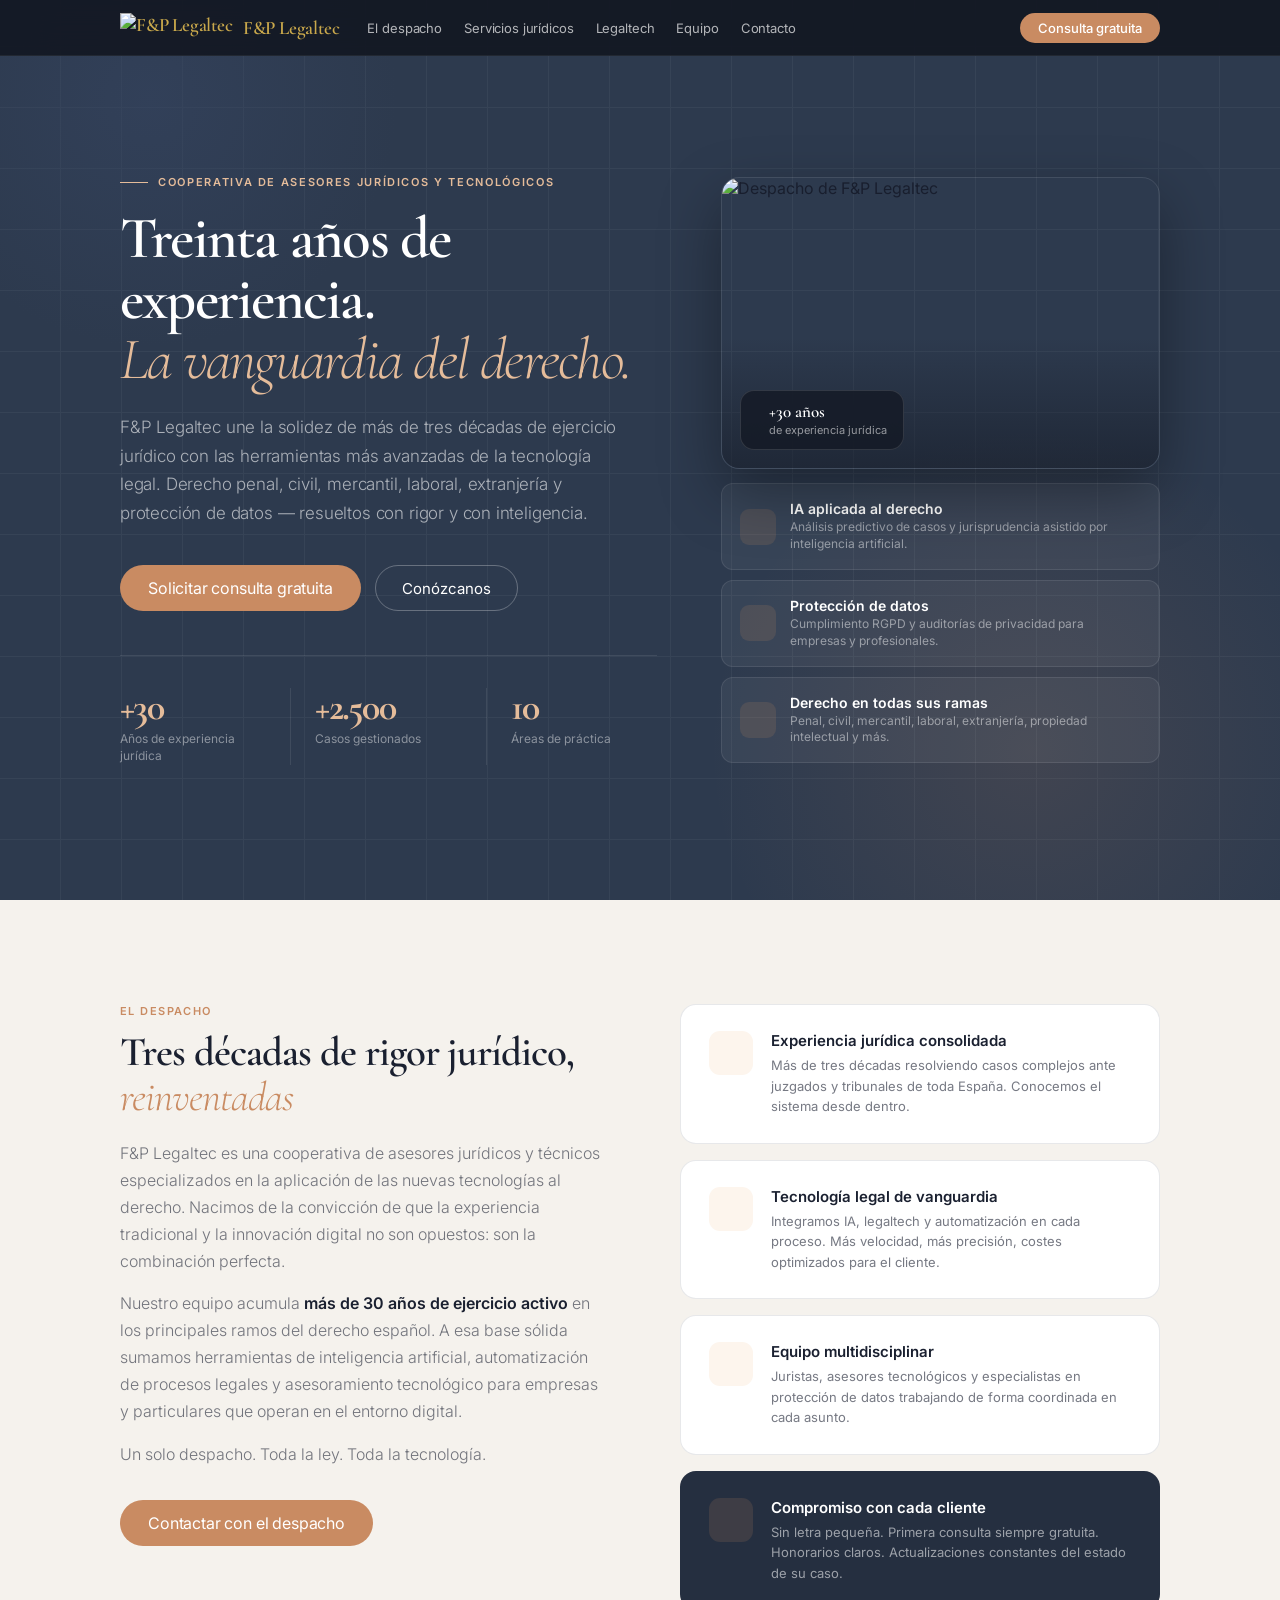
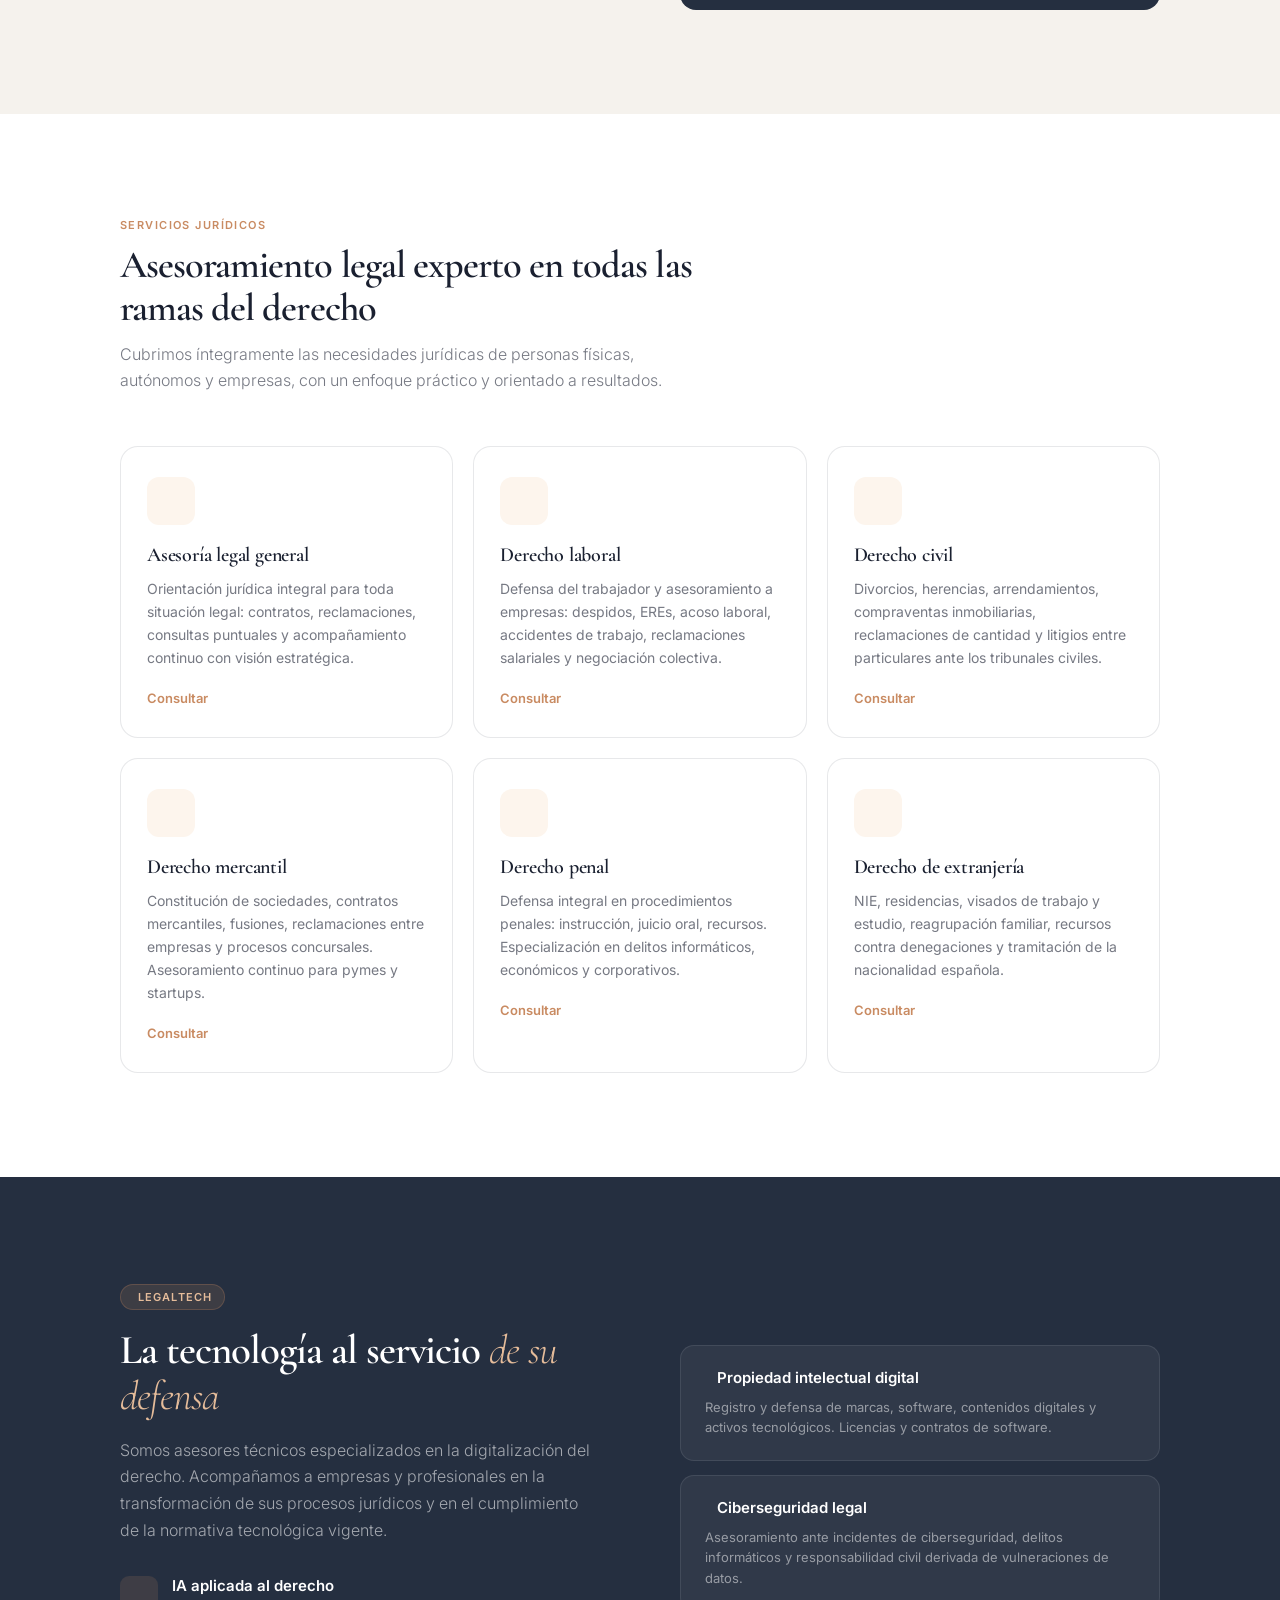
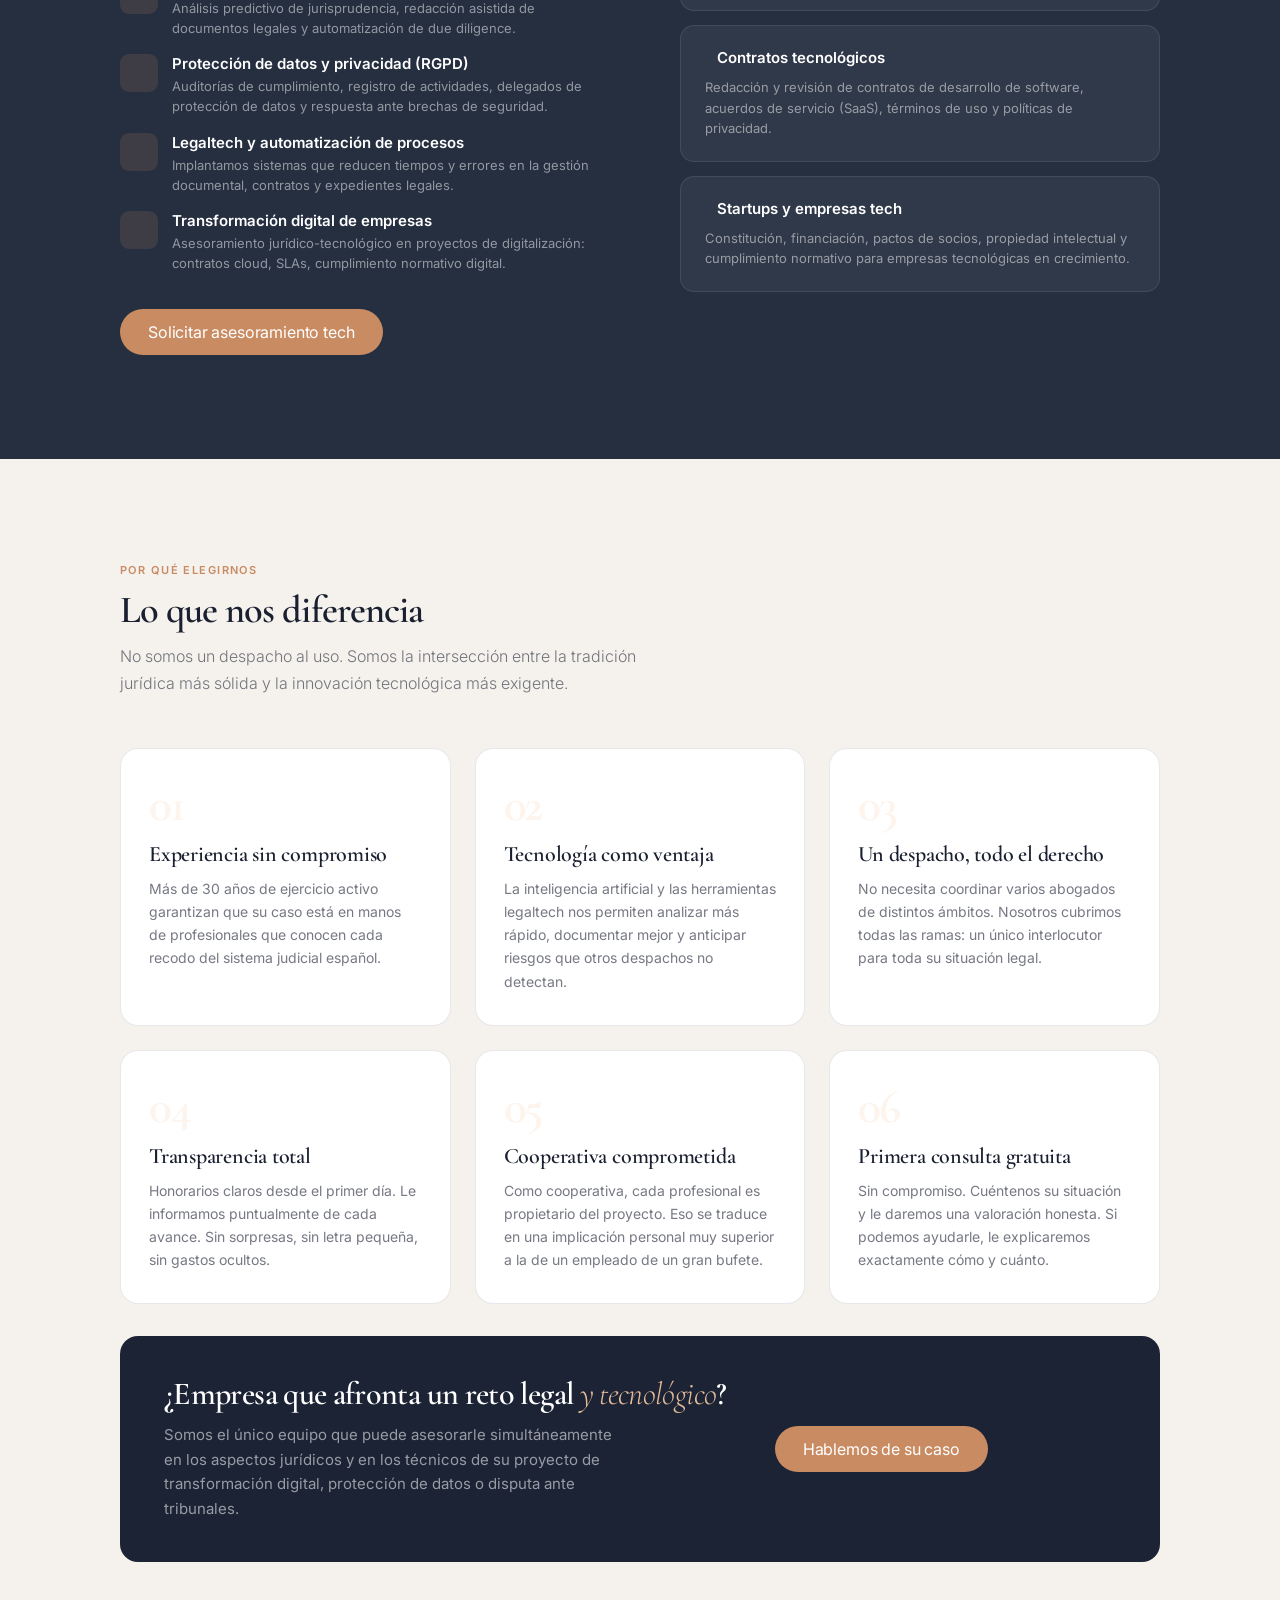
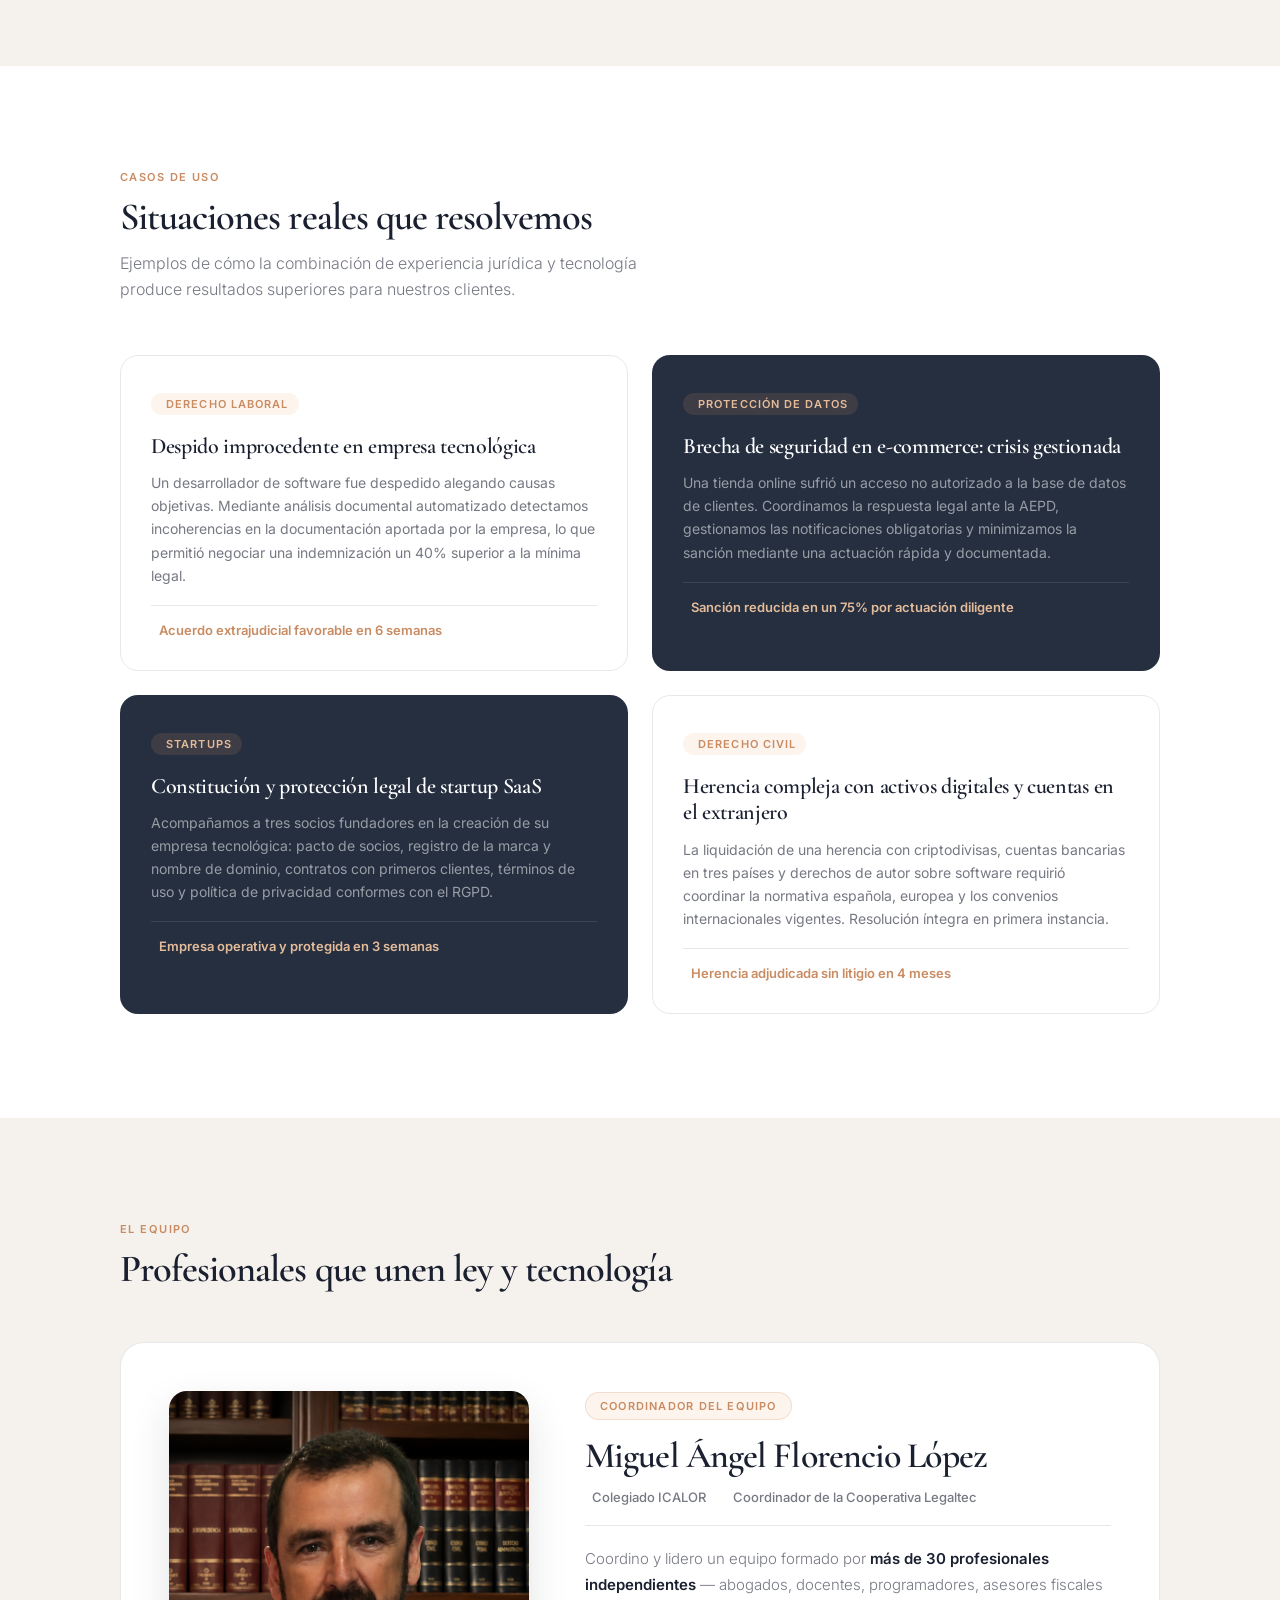
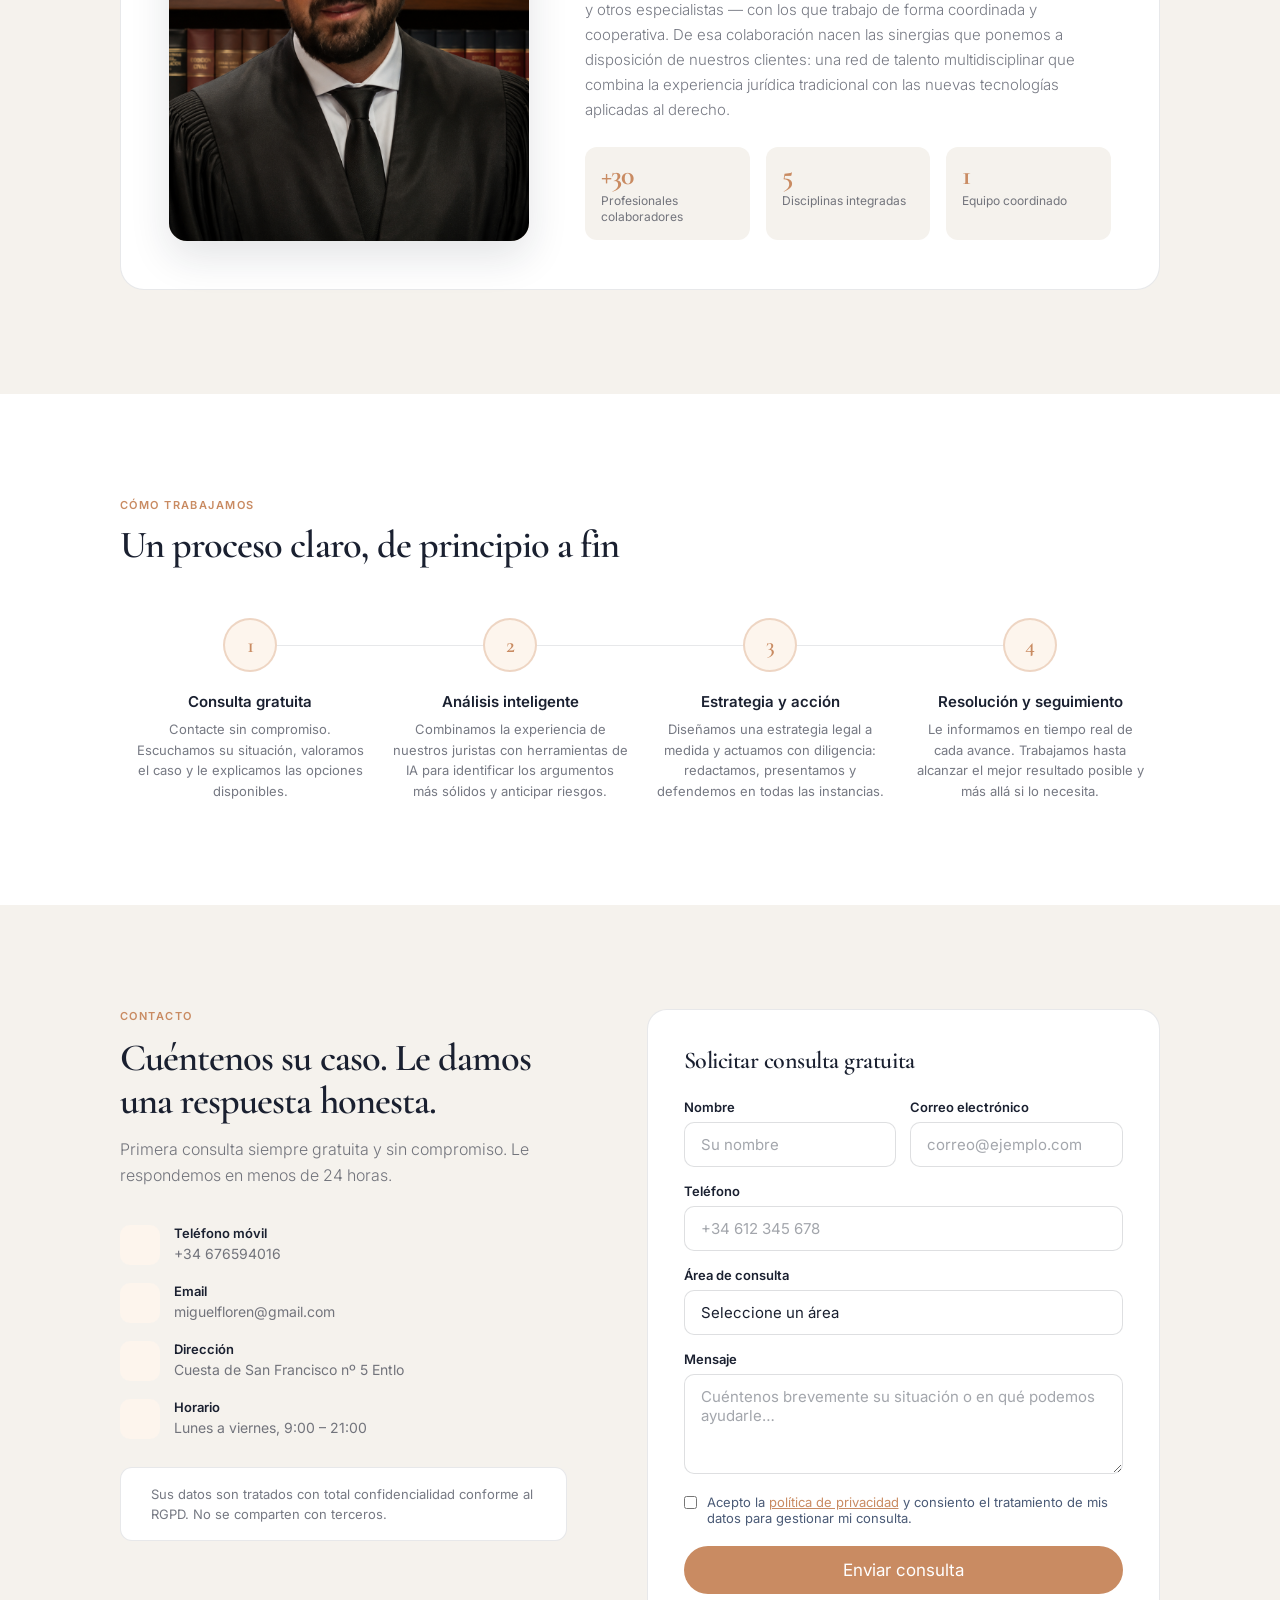
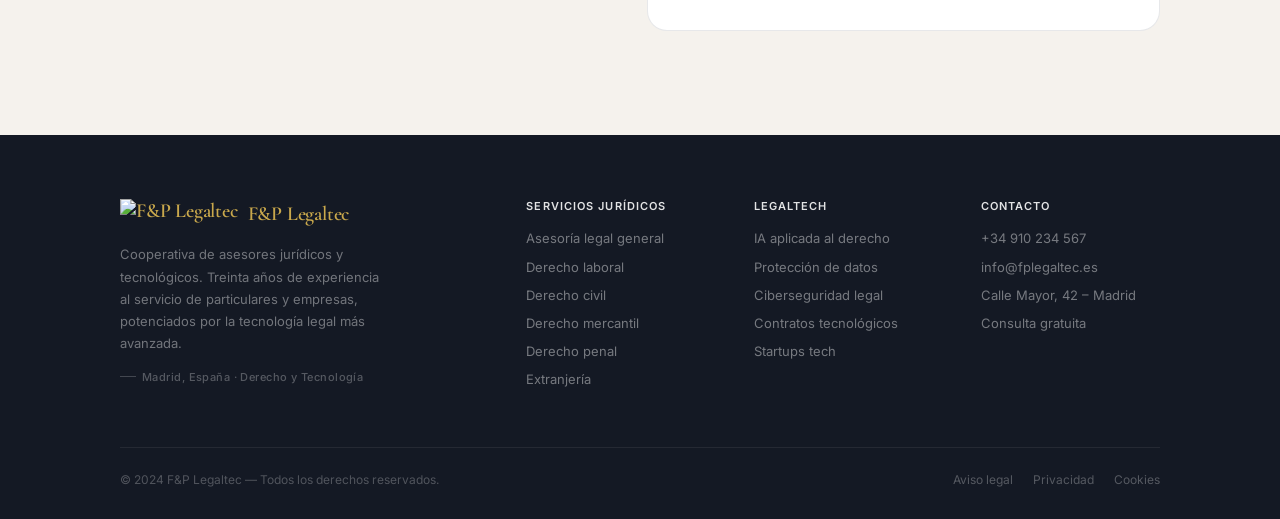
==== commit 8b33fe06: "Merge pull request #3 from Jabega69/fase-1-refactor feat: nuevo diseño oficial con hero, foto de Mig" ====
--- a/index.html
+++ b/index.html
@@ -6,7 +6,760 @@
 <title>F&P Legaltec — Derecho y Tecnología</title>
 <link href="https://fonts.googleapis.com/css2?family=Cormorant+Garamond:ital,wght@0,300;0,400;0,600;0,700;1,300;1,400;1,600&family=Inter:wght@300;400;500;600;700&display=swap" rel="stylesheet">
 <script src="https://unpkg.com/@phosphor-icons/web@2.1.1/src/index.js"></script>
-<link rel="stylesheet" href="css/main.css">
+<style>
+/* ── RESET ──────────────────────────────────── */
+*, *::before, *::after { margin: 0; padding: 0; box-sizing: border-box; }
+html { scroll-behavior: smooth; }
+body {
+  font-family: 'Inter', 'Helvetica Neue', sans-serif;
+  color: #1a2030;
+  background: #ffffff;
+  -webkit-font-smoothing: antialiased;
+  overflow-x: hidden;
+}
+
+/* ── TOKENS ─────────────────────────────────── */
+:root {
+  --copper:        #c98b62;
+  --copper-gold:   #c9a84c;
+  --copper-dark:   #b07048;
+  --copper-light:  #e5bc9a;
+  --copper-pale:   #fdf5ed;
+  --slate-950:     #141924;
+  --slate-900:     #1b2335;
+  --slate-800:     #252f40;
+  --slate-750:     #2d3a4e;
+  --slate-700:     #354460;
+  --slate-600:     #4a5a76;
+  --slate-300:     #aab5c5;
+  --white:         #ffffff;
+  --parchment:     #f5f2ed;
+  --ink:           #1a2030;
+  --ink-60:        rgba(26,32,48,0.60);
+  --ink-40:        rgba(26,32,48,0.40);
+  --ink-10:        rgba(26,32,48,0.10);
+  --ink-06:        rgba(26,32,48,0.06);
+  --font-display:  'Cormorant Garamond', Georgia, serif;
+  --font-body:     'Inter', sans-serif;
+  --font-mono:     'SF Mono', 'Fira Code', 'Consolas', monospace;
+  --radius-pill:   980px;
+  --radius-card:   18px;
+}
+
+/* ── UTILITIES ──────────────────────────────── */
+.container { max-width: 1120px; margin: 0 auto; padding: 0 40px; }
+.btn {
+  display: inline-flex; align-items: center; gap: 8px;
+  font-family: var(--font-body); cursor: pointer;
+  border: none; text-decoration: none;
+  transition: all 0.18s ease;
+}
+.btn:active { transform: scale(0.97); }
+.btn-primary {
+  background: var(--copper); color: white;
+  font-size: 16px; font-weight: 400; letter-spacing: -0.01em;
+  padding: 13px 28px; border-radius: var(--radius-pill);
+}
+.btn-primary:hover { background: var(--copper-dark); }
+.btn-ghost-white {
+  background: transparent; color: white;
+  font-size: 15px; font-weight: 400;
+  padding: 12px 26px; border-radius: var(--radius-pill);
+  border: 1px solid rgba(255,255,255,0.28);
+}
+.btn-ghost-white:hover { background: rgba(255,255,255,0.08); }
+.section-label {
+  font-size: 11px; font-weight: 600;
+  text-transform: uppercase; letter-spacing: 0.13em;
+  color: var(--copper); margin-bottom: 12px;
+  display: block;
+}
+
+/* ── NAV ────────────────────────────────────── */
+.nav {
+  position: fixed; top: 0; left: 0; right: 0; z-index: 200;
+  background: rgba(20,25,36,0.94);
+  backdrop-filter: blur(20px);
+  -webkit-backdrop-filter: blur(20px);
+  height: 56px;
+  display: flex; align-items: center;
+  border-bottom: 1px solid rgba(255,255,255,0.06);
+  transition: background 0.2s, border-color 0.2s;
+}
+.nav-inner {
+  max-width: 1120px; margin: 0 auto; padding: 0 40px;
+  display: flex; align-items: center; gap: 28px; width: 100%;
+}
+.nav-logo {
+  font-family: var(--font-display);
+  color: #c9a84c; font-size: 19px; font-weight: 600;
+  letter-spacing: -0.01em; white-space: nowrap; text-decoration: none;
+  display: flex; align-items: center; gap: 10px; flex-shrink: 0;
+}
+.nav-logo img { height: 30px; }
+.nav-links { display: flex; gap: 22px; flex: 1; }
+.nav-link {
+  color: rgba(255,255,255,0.68); font-size: 13px;
+  font-weight: 400; letter-spacing: -0.01em;
+  text-decoration: none; cursor: pointer;
+  transition: color 0.15s; white-space: nowrap;
+}
+.nav-link:hover { color: white; }
+.nav-cta {
+  background: var(--copper); color: white;
+  font-size: 13px; font-weight: 500;
+  padding: 7px 18px; border-radius: var(--radius-pill);
+  text-decoration: none; white-space: nowrap;
+  transition: background 0.15s; flex-shrink: 0;
+}
+.nav-cta:hover { background: var(--copper-dark); }
+.nav-hamburger {
+  display: none; flex-direction: column; gap: 5px;
+  background: none; border: none; cursor: pointer;
+  padding: 6px; margin-left: auto;
+}
+.nav-hamburger span {
+  display: block; width: 22px; height: 2px;
+  background: rgba(255,255,255,0.8); border-radius: 2px;
+}
+.nav-mobile {
+  display: none; position: fixed; top: 56px; left: 0; right: 0; z-index: 190;
+  background: rgba(20,25,36,0.98);
+  backdrop-filter: blur(20px);
+  padding: 16px 20px 24px;
+  border-bottom: 1px solid rgba(255,255,255,0.08);
+  flex-direction: column; gap: 4px;
+}
+.nav-mobile.open { display: flex; }
+.nav-mobile .nav-link { font-size: 15px; padding: 11px 4px; border-bottom: 1px solid rgba(255,255,255,0.06); }
+.nav-mobile .nav-cta { margin-top: 10px; text-align: center; padding: 12px; }
+
+/* ── HERO ────────────────────────────────────── */
+.hero {
+  background: var(--slate-750);
+  min-height: 100vh;
+  display: flex; align-items: center;
+  padding: 120px 0 80px;
+  position: relative; overflow: hidden;
+}
+/* Subtle tech grid */
+.hero-grid {
+  position: absolute; inset: 0; opacity: 0.045;
+  background-image:
+    repeating-linear-gradient(0deg, transparent, transparent 60px, rgba(255,255,255,1) 60px, rgba(255,255,255,1) 61px),
+    repeating-linear-gradient(90deg, transparent, transparent 60px, rgba(255,255,255,1) 60px, rgba(255,255,255,1) 61px);
+  pointer-events: none;
+}
+/* Copper glow */
+.hero-glow {
+  position: absolute; bottom: -200px; right: -100px;
+  width: 700px; height: 700px; border-radius: 50%;
+  background: radial-gradient(circle, rgba(201,139,98,0.13) 0%, transparent 65%);
+  pointer-events: none;
+}
+.hero-glow-2 {
+  position: absolute; top: -150px; left: -100px;
+  width: 500px; height: 500px; border-radius: 50%;
+  background: radial-gradient(circle, rgba(53,68,96,0.6) 0%, transparent 70%);
+  pointer-events: none;
+}
+.hero-inner {
+  max-width: 1120px; margin: 0 auto; padding: 0 40px;
+  display: grid; grid-template-columns: 1.1fr 0.9fr;
+  gap: 64px; align-items: center; width: 100%;
+  position: relative; z-index: 1;
+}
+.hero-eyebrow {
+  font-size: 11px; font-weight: 600;
+  text-transform: uppercase; letter-spacing: 0.15em;
+  color: var(--copper-light); margin-bottom: 20px;
+  display: flex; align-items: center; gap: 10px;
+}
+.hero-eyebrow::before {
+  content: ''; display: block; width: 28px; height: 1px;
+  background: var(--copper-light);
+}
+.hero-title {
+  font-family: var(--font-display);
+  font-size: clamp(38px, 4.6vw, 64px);
+  font-weight: 600; color: white;
+  letter-spacing: -0.03em; line-height: 1.03;
+  margin-bottom: 22px;
+}
+.hero-title em { font-style: italic; font-weight: 300; color: var(--copper-light); }
+.hero-sub {
+  font-size: 17px; font-weight: 300; color: rgba(255,255,255,0.60);
+  line-height: 1.68; margin-bottom: 38px; letter-spacing: -0.01em;
+  max-width: 500px;
+}
+.hero-btns { display: flex; gap: 14px; flex-wrap: wrap; margin-bottom: 44px; }
+.hero-metrics {
+  display: flex; gap: 0;
+  border-top: 1px solid rgba(255,255,255,0.09);
+  padding-top: 32px;
+}
+.hero-metric {
+  flex: 1; padding-right: 24px;
+  border-right: 1px solid rgba(255,255,255,0.09);
+  margin-right: 24px;
+}
+.hero-metric:last-child { border-right: none; margin-right: 0; padding-right: 0; }
+.metric-num {
+  font-family: var(--font-display);
+  font-size: 38px; font-weight: 700; color: var(--copper-light);
+  letter-spacing: -0.04em; line-height: 1;
+}
+.metric-label { font-size: 12px; color: rgba(255,255,255,0.45); margin-top: 5px; line-height: 1.4; }
+
+/* Right side — portrait */
+.hero-visual { display: flex; flex-direction: column; gap: 14px; position: relative; z-index: 1; }
+.hero-portrait { position: relative; }
+.hero-portrait-frame {
+  position: relative; border-radius: 18px; overflow: hidden;
+  border: 1px solid rgba(255,255,255,0.10);
+  box-shadow: 0 24px 60px rgba(0,0,0,0.35);
+  aspect-ratio: 3 / 2;
+}
+.hero-portrait-frame img {
+  width: 100%; height: 100%; object-fit: cover; display: block;
+  filter: saturate(0.95) contrast(1.02);
+}
+.hero-portrait-frame::after {
+  content: ''; position: absolute; inset: 0;
+  background: linear-gradient(180deg, transparent 55%, rgba(20,25,36,0.55) 100%);
+  pointer-events: none;
+}
+.hero-portrait-badge {
+  position: absolute; left: 18px; bottom: 18px; z-index: 2;
+  display: flex; align-items: center; gap: 12px;
+  background: rgba(20,25,36,0.78); backdrop-filter: blur(14px);
+  border: 1px solid rgba(255,255,255,0.12);
+  border-radius: 14px; padding: 12px 16px;
+}
+.hero-portrait-badge i { font-size: 22px; color: var(--copper-light); }
+.hero-portrait-badge strong { font-family: var(--font-display); font-size: 17px; font-weight: 600; color: white; display: block; line-height: 1; }
+.hero-portrait-badge span { font-size: 11px; color: rgba(255,255,255,0.55); display: block; margin-top: 3px; }
+
+.hero-cards { display: flex; flex-direction: column; gap: 10px; }
+.hero-card {
+  background: rgba(255,255,255,0.05);
+  border: 1px solid rgba(255,255,255,0.09);
+  border-radius: 12px; padding: 16px 18px;
+  display: flex; align-items: center; gap: 14px;
+  transition: background 0.2s;
+}
+.hero-card:hover { background: rgba(255,255,255,0.08); }
+.hero-card-icon {
+  width: 36px; height: 36px; border-radius: 9px; flex-shrink: 0;
+  display: flex; align-items: center; justify-content: center;
+  font-size: 18px; background: rgba(201,139,98,0.15); color: var(--copper-light);
+}
+.hero-card-title { font-size: 14px; font-weight: 600; color: white; margin-bottom: 2px; }
+.hero-card-text { font-size: 12px; color: rgba(255,255,255,0.48); line-height: 1.4; }
+
+/* ── SOBRE NOSOTROS ─────────────────────────── */
+.about { background: var(--parchment); padding: 104px 0; }
+.about-inner {
+  display: grid; grid-template-columns: 1fr 1fr;
+  gap: 80px; align-items: start;
+}
+.about-text h2 {
+  font-family: var(--font-display);
+  font-size: clamp(30px, 3.2vw, 46px); font-weight: 600;
+  letter-spacing: -0.025em; line-height: 1.1;
+  color: var(--ink); margin-bottom: 20px;
+}
+.about-text h2 em { font-style: italic; font-weight: 300; color: var(--copper); }
+.about-text p {
+  font-size: 16px; color: var(--ink-60); line-height: 1.68;
+  margin-bottom: 16px; font-weight: 300;
+}
+.about-text p strong { color: var(--ink); font-weight: 600; }
+.about-text p:last-of-type { margin-bottom: 32px; }
+.about-right { display: flex; flex-direction: column; gap: 16px; }
+.about-card {
+  background: white; border-radius: 16px;
+  padding: 26px 28px; border: 1px solid var(--ink-10);
+  display: flex; gap: 18px; align-items: flex-start;
+  transition: box-shadow 0.2s, transform 0.2s;
+}
+.about-card:hover { box-shadow: 0 6px 24px rgba(26,32,48,0.09); transform: translateY(-2px); }
+.about-card-icon {
+  width: 44px; height: 44px; border-radius: 11px; flex-shrink: 0;
+  background: var(--copper-pale); color: var(--copper);
+  display: flex; align-items: center; justify-content: center; font-size: 21px;
+}
+.about-card h4 { font-size: 15px; font-weight: 600; color: var(--ink); margin-bottom: 5px; }
+.about-card p { font-size: 13px; color: var(--ink-60); line-height: 1.58; }
+.about-dark {
+  background: var(--slate-800); border-color: transparent;
+}
+.about-dark .about-card-icon { background: rgba(201,139,98,0.15); color: var(--copper-light); }
+.about-dark h4 { color: white; }
+.about-dark p { color: rgba(255,255,255,0.55); }
+
+/* ── SERVICIOS JURÍDICOS ────────────────────── */
+.services-legal { background: var(--white); padding: 104px 0; }
+.section-head { margin-bottom: 52px; }
+.section-head h2 {
+  font-family: var(--font-display);
+  font-size: clamp(28px, 3vw, 44px); font-weight: 600;
+  letter-spacing: -0.025em; line-height: 1.1; color: var(--ink);
+  max-width: 600px; margin-bottom: 12px;
+}
+.section-head p { font-size: 16px; color: var(--ink-60); line-height: 1.65; max-width: 560px; font-weight: 300; }
+.services-grid {
+  display: grid; grid-template-columns: repeat(3, 1fr); gap: 20px;
+}
+.service-card {
+  background: var(--white); border: 1px solid var(--ink-10);
+  border-radius: var(--radius-card); padding: 30px 26px;
+  transition: box-shadow 0.22s, transform 0.22s;
+}
+.service-card:hover { box-shadow: 0 8px 32px rgba(26,32,48,0.09); transform: translateY(-3px); }
+.card-icon {
+  width: 48px; height: 48px; border-radius: 12px;
+  background: var(--copper-pale); color: var(--copper);
+  display: flex; align-items: center; justify-content: center;
+  font-size: 22px; margin-bottom: 18px;
+}
+.service-card h3 {
+  font-family: var(--font-display);
+  font-size: 20px; font-weight: 600; color: var(--ink);
+  letter-spacing: -0.01em; line-height: 1.2; margin-bottom: 10px;
+}
+.service-card p { font-size: 14px; color: var(--ink-60); line-height: 1.65; margin-bottom: 18px; }
+.card-link {
+  font-size: 13px; color: var(--copper); font-weight: 600;
+  text-decoration: none; display: inline-flex; align-items: center;
+  gap: 4px; transition: gap 0.15s;
+}
+.card-link:hover { gap: 8px; }
+
+/* ── TECNOLOGÍA LEGAL ───────────────────────── */
+.tech-section { background: var(--slate-800); padding: 104px 0; }
+.tech-inner {
+  display: grid; grid-template-columns: 1fr 1fr;
+  gap: 80px; align-items: center;
+}
+.tech-text .section-label { color: var(--copper-light); }
+.tech-text h2 {
+  font-family: var(--font-display);
+  font-size: clamp(30px, 3.2vw, 46px); font-weight: 600;
+  color: white; letter-spacing: -0.025em; line-height: 1.1;
+  margin-bottom: 18px;
+}
+.tech-text h2 em { font-style: italic; font-weight: 300; color: var(--copper-light); }
+.tech-text > p { font-size: 16px; color: rgba(255,255,255,0.58); line-height: 1.68; margin-bottom: 32px; font-weight: 300; }
+.tech-features { display: flex; flex-direction: column; gap: 16px; margin-bottom: 36px; }
+.tech-feature {
+  display: flex; gap: 14px; align-items: flex-start;
+}
+.tech-feature-icon {
+  width: 38px; height: 38px; border-radius: 9px; flex-shrink: 0;
+  background: rgba(201,139,98,0.15); color: var(--copper-light);
+  display: flex; align-items: center; justify-content: center; font-size: 18px;
+}
+.tech-feature h4 { font-size: 15px; font-weight: 600; color: white; margin-bottom: 3px; }
+.tech-feature p { font-size: 13px; color: rgba(255,255,255,0.50); line-height: 1.55; }
+.tech-grid { display: flex; flex-direction: column; gap: 14px; }
+.tech-card {
+  background: rgba(255,255,255,0.05);
+  border: 1px solid rgba(255,255,255,0.09);
+  border-radius: 14px; padding: 22px 24px;
+  transition: background 0.2s;
+}
+.tech-card:hover { background: rgba(255,255,255,0.08); }
+.tech-card-head {
+  display: flex; align-items: center; gap: 12px; margin-bottom: 10px;
+}
+.tech-card-icon { font-size: 22px; color: var(--copper-light); }
+.tech-card-title { font-size: 15px; font-weight: 600; color: white; }
+.tech-card p { font-size: 13px; color: rgba(255,255,255,0.50); line-height: 1.58; }
+.tech-badge {
+  display: inline-flex; align-items: center; gap: 5px;
+  background: rgba(201,139,98,0.15); color: var(--copper-light);
+  font-size: 11px; font-weight: 600; text-transform: uppercase;
+  letter-spacing: 0.1em; padding: 5px 12px; border-radius: 980px;
+  border: 1px solid rgba(201,139,98,0.25); margin-bottom: 18px;
+}
+
+/* ── DIFERENCIADORES ────────────────────────── */
+.why { background: var(--parchment); padding: 104px 0; }
+.why-grid {
+  display: grid; grid-template-columns: repeat(3, 1fr);
+  gap: 24px; margin-top: 52px;
+}
+.why-card {
+  background: white; border-radius: var(--radius-card);
+  padding: 32px 28px; border: 1px solid var(--ink-10);
+  transition: box-shadow 0.2s, transform 0.2s;
+}
+.why-card:hover { box-shadow: 0 8px 28px rgba(26,32,48,0.09); transform: translateY(-2px); }
+.why-num {
+  font-family: var(--font-display);
+  font-size: 48px; font-weight: 700; color: var(--copper-pale);
+  letter-spacing: -0.05em; line-height: 1; margin-bottom: 12px;
+  /* number is decorative */
+}
+.why-card h3 { font-family: var(--font-display); font-size: 22px; font-weight: 600; color: var(--ink); letter-spacing: -0.01em; margin-bottom: 10px; }
+.why-card p { font-size: 14px; color: var(--ink-60); line-height: 1.65; }
+
+/* Feature dark band */
+.why-highlight {
+  background: var(--slate-900);
+  border-radius: var(--radius-card);
+  padding: 40px 44px; margin-top: 32px;
+  display: flex; align-items: center; gap: 48px;
+}
+.why-highlight-text h3 {
+  font-family: var(--font-display);
+  font-size: clamp(22px, 2.5vw, 32px); font-weight: 600;
+  color: white; letter-spacing: -0.02em; line-height: 1.15;
+  margin-bottom: 10px;
+}
+.why-highlight-text h3 em { font-style: italic; font-weight: 300; color: var(--copper-light); }
+.why-highlight-text p { font-size: 15px; color: rgba(255,255,255,0.55); line-height: 1.65; max-width: 460px; }
+.why-highlight-cta { flex-shrink: 0; }
+
+/* ── CASOS DE USO ───────────────────────────── */
+.cases { background: var(--white); padding: 104px 0; }
+.cases-grid {
+  display: grid; grid-template-columns: repeat(2, 1fr);
+  gap: 24px; margin-top: 52px;
+}
+.case-card {
+  border-radius: var(--radius-card); padding: 32px 30px;
+  border: 1px solid var(--ink-10);
+  transition: box-shadow 0.2s, transform 0.2s;
+}
+.case-card:hover { box-shadow: 0 8px 28px rgba(26,32,48,0.09); transform: translateY(-2px); }
+.case-card.dark { background: var(--slate-800); border-color: transparent; }
+.case-tag {
+  display: inline-flex; align-items: center; gap: 5px;
+  font-size: 11px; font-weight: 600; text-transform: uppercase;
+  letter-spacing: 0.1em; padding: 4px 10px; border-radius: 980px;
+  margin-bottom: 18px;
+}
+.case-tag.legal { background: var(--copper-pale); color: var(--copper); }
+.case-tag.tech { background: rgba(201,139,98,0.15); color: var(--copper-light); }
+.case-card h3 {
+  font-family: var(--font-display);
+  font-size: 22px; font-weight: 600; color: var(--ink);
+  letter-spacing: -0.015em; margin-bottom: 12px; line-height: 1.2;
+}
+.case-card.dark h3 { color: white; }
+.case-card p { font-size: 14px; color: var(--ink-60); line-height: 1.65; }
+.case-card.dark p { color: rgba(255,255,255,0.53); }
+.case-result {
+  margin-top: 18px; padding-top: 16px;
+  border-top: 1px solid var(--ink-10);
+  display: flex; align-items: center; gap: 8px;
+  font-size: 13px; font-weight: 600; color: var(--copper);
+}
+.case-card.dark .case-result { border-top-color: rgba(255,255,255,0.10); color: var(--copper-light); }
+.case-result i { font-size: 16px; }
+
+/* ── EQUIPO ─────────────────────────────────── */
+.team { background: var(--parchment); padding: 104px 0; }
+.team-lead {
+  margin-top: 52px;
+  display: grid; grid-template-columns: 360px 1fr;
+  gap: 56px; align-items: center;
+  background: white; border-radius: 24px;
+  padding: 48px; border: 1px solid var(--ink-10);
+}
+.team-lead-photo {
+  position: relative;
+  width: 100%; aspect-ratio: 4 / 5;
+  border-radius: 18px; overflow: hidden;
+  background: linear-gradient(160deg, var(--copper-pale) 0%, #f3e4d2 100%);
+  box-shadow: 0 16px 40px rgba(26,32,48,0.12);
+}
+.team-lead-photo img {
+  width: 100%; height: 100%; object-fit: cover; display: block;
+  position: relative; z-index: 2;
+}
+.team-lead-placeholder {
+  position: absolute; inset: 0; z-index: 1;
+  display: flex; flex-direction: column;
+  align-items: center; justify-content: center;
+  color: var(--copper); gap: 12px;
+}
+.team-lead-placeholder i { font-size: 72px; opacity: 0.55; }
+.team-lead-placeholder span { font-size: 12px; font-weight: 600; text-transform: uppercase; letter-spacing: 0.12em; opacity: 0.7; }
+.team-lead-tag {
+  display: inline-flex; align-items: center; gap: 6px;
+  background: var(--copper-pale); color: var(--copper);
+  font-size: 11px; font-weight: 600;
+  text-transform: uppercase; letter-spacing: 0.11em;
+  padding: 6px 14px; border-radius: 980px;
+  border: 1px solid rgba(201,139,98,0.22);
+  margin-bottom: 16px;
+}
+.team-lead-info h3 {
+  font-family: var(--font-display);
+  font-size: clamp(26px, 2.8vw, 36px);
+  font-weight: 600; color: var(--ink);
+  letter-spacing: -0.025em; line-height: 1.1;
+  margin-bottom: 14px;
+}
+.team-lead-cred {
+  display: flex; gap: 20px; flex-wrap: wrap;
+  margin-bottom: 20px; padding-bottom: 20px;
+  border-bottom: 1px solid var(--ink-10);
+}
+.team-lead-cred span {
+  display: inline-flex; align-items: center; gap: 7px;
+  font-size: 13px; font-weight: 500; color: var(--ink-60);
+}
+.team-lead-cred i { font-size: 16px; color: var(--copper); }
+.team-lead-bio {
+  font-size: 15px; color: var(--ink-60); line-height: 1.68;
+  font-weight: 300; margin-bottom: 24px;
+}
+.team-lead-bio strong { color: var(--ink); font-weight: 600; }
+.team-lead-stats {
+  display: grid; grid-template-columns: repeat(3, 1fr);
+  gap: 16px;
+}
+.team-lead-stats div {
+  padding: 14px 16px; background: var(--parchment);
+  border-radius: 12px;
+}
+.team-lead-stats strong {
+  font-family: var(--font-display);
+  font-size: 28px; font-weight: 700; color: var(--copper);
+  letter-spacing: -0.04em; line-height: 1;
+  display: block;
+}
+.team-lead-stats span {
+  font-size: 12px; color: var(--ink-60);
+  margin-top: 4px; line-height: 1.4; display: block;
+}
+.team-grid {
+  display: grid; grid-template-columns: repeat(4, 1fr);
+  gap: 22px; margin-top: 52px;
+}
+.team-card {
+  text-align: center; padding: 32px 20px 28px;
+  border: 1px solid var(--ink-10); border-radius: var(--radius-card);
+  background: white;
+  transition: box-shadow 0.2s, transform 0.2s;
+}
+.team-card:hover { box-shadow: 0 8px 28px rgba(26,32,48,0.09); transform: translateY(-2px); }
+.team-avatar {
+  width: 76px; height: 76px; border-radius: 50%;
+  margin: 0 auto 14px;
+  display: flex; align-items: center; justify-content: center;
+  font-family: var(--font-display); font-size: 26px; font-weight: 600;
+  background: var(--copper-pale); color: var(--copper);
+}
+.team-card h4 {
+  font-family: var(--font-display);
+  font-size: 18px; font-weight: 600; color: var(--ink);
+  letter-spacing: -0.01em; margin-bottom: 3px;
+}
+.team-role {
+  font-size: 11px; font-weight: 600; text-transform: uppercase;
+  letter-spacing: 0.09em; color: var(--copper); margin-bottom: 10px;
+  display: block;
+}
+.team-divider {
+  width: 28px; height: 2px; border-radius: 2px;
+  background: var(--copper-pale); margin: 10px auto 12px;
+}
+.team-bio { font-size: 13px; color: var(--ink-60); line-height: 1.58; }
+
+/* ── PROCESO ────────────────────────────────── */
+.process { background: var(--white); padding: 104px 0; }
+.process-steps {
+  display: grid; grid-template-columns: repeat(4, 1fr);
+  gap: 0; margin-top: 52px; position: relative;
+}
+.process-steps::before {
+  content: ''; position: absolute; top: 27px; left: 13%; right: 13%;
+  height: 1px; background: var(--ink-10);
+}
+.step { text-align: center; padding: 0 12px; position: relative; }
+.step-num {
+  width: 54px; height: 54px; border-radius: 50%;
+  background: var(--copper-pale); color: var(--copper);
+  font-family: var(--font-display); font-size: 22px; font-weight: 600;
+  display: flex; align-items: center; justify-content: center;
+  margin: 0 auto 20px; position: relative; z-index: 1;
+  border: 2px solid rgba(201,139,98,0.3);
+}
+.step h4 { font-size: 15px; font-weight: 600; color: var(--ink); margin-bottom: 8px; }
+.step p { font-size: 13px; color: var(--ink-60); line-height: 1.58; }
+
+/* ── CONTACTO ───────────────────────────────── */
+.contact { background: var(--parchment); padding: 104px 0; }
+.contact-inner {
+  display: grid; grid-template-columns: 1fr 1.15fr;
+  gap: 80px; align-items: start;
+}
+.contact-info .section-label { margin-bottom: 14px; }
+.contact-info h2 {
+  font-family: var(--font-display);
+  font-size: clamp(28px, 3vw, 44px); font-weight: 600;
+  letter-spacing: -0.025em; line-height: 1.1;
+  color: var(--ink); margin-bottom: 14px;
+}
+.contact-info > p {
+  font-size: 16px; color: var(--ink-60); line-height: 1.65;
+  margin-bottom: 36px; font-weight: 300;
+}
+.contact-detail { display: flex; gap: 14px; align-items: flex-start; margin-bottom: 18px; }
+.contact-icon {
+  width: 40px; height: 40px; background: var(--copper-pale);
+  border-radius: 10px; display: flex; align-items: center;
+  justify-content: center; color: var(--copper); font-size: 18px; flex-shrink: 0;
+}
+.contact-detail strong { font-size: 13px; font-weight: 600; color: var(--ink); display: block; margin-bottom: 2px; }
+.contact-detail span { font-size: 14px; color: var(--ink-60); }
+.contact-privacy {
+  margin-top: 28px; padding: 16px 18px;
+  background: white; border-radius: 12px; border: 1px solid var(--ink-10);
+  display: flex; gap: 12px; align-items: flex-start;
+}
+.contact-privacy i { font-size: 17px; color: var(--copper); flex-shrink: 0; margin-top: 1px; }
+.contact-privacy p { font-size: 13px; color: var(--ink-60); line-height: 1.55; }
+.contact-form {
+  background: white; border-radius: 20px;
+  padding: 36px; border: 1px solid var(--ink-10);
+}
+.form-title {
+  font-family: var(--font-display);
+  font-size: 24px; font-weight: 600; color: var(--ink);
+  margin-bottom: 24px; letter-spacing: -0.02em;
+}
+.form-row { display: grid; grid-template-columns: 1fr 1fr; gap: 14px; }
+.form-group { margin-bottom: 16px; }
+.form-label { font-size: 13px; font-weight: 600; color: var(--ink); margin-bottom: 7px; display: block; }
+.form-input {
+  width: 100%; padding: 12px 16px;
+  border: 1px solid rgba(26,32,48,0.14);
+  border-radius: 10px; font-family: var(--font-body);
+  font-size: 15px; color: var(--ink); background: white;
+  outline: none; transition: border-color 0.15s, box-shadow 0.15s;
+  appearance: none;
+}
+.form-input::placeholder { color: var(--ink-40); }
+.form-input:focus { border-color: var(--copper); box-shadow: 0 0 0 3px rgba(201,139,98,0.14); }
+select.form-input { cursor: pointer; }
+textarea.form-input { resize: vertical; min-height: 100px; }
+.form-submit {
+  width: 100%; padding: 14px;
+  background: var(--copper); color: white;
+  font-family: var(--font-body); font-size: 17px;
+  font-weight: 400; border: none; border-radius: var(--radius-pill);
+  cursor: pointer; transition: background 0.15s; margin-top: 4px;
+}
+.form-submit:hover { background: var(--copper-dark); }
+.form-submit:active { transform: scale(0.97); }
+.form-note { font-size: 12px; color: var(--ink-40); text-align: center; margin-top: 12px; line-height: 1.55; }
+.form-success { display: none; text-align: center; padding: 32px 20px; }
+.form-success-icon {
+  width: 60px; height: 60px; border-radius: 50%;
+  background: var(--copper-pale); color: var(--copper);
+  font-size: 28px; margin: 0 auto 16px;
+  display: flex; align-items: center; justify-content: center;
+}
+.form-success h3 {
+  font-family: var(--font-display); font-size: 22px; font-weight: 600;
+  color: var(--ink); margin-bottom: 8px; letter-spacing: -0.01em;
+}
+.form-success p { font-size: 15px; color: var(--ink-60); line-height: 1.6; }
+
+/* ── FOOTER ─────────────────────────────────── */
+.footer { background: var(--slate-950); padding: 64px 0 32px; }
+.footer-top {
+  display: grid; grid-template-columns: 2fr 1fr 1fr 1fr;
+  gap: 48px; margin-bottom: 48px;
+}
+.footer-logo {
+  font-family: var(--font-display);
+  font-size: 20px; font-weight: 600;
+  color: #c9a84c; letter-spacing: -0.01em;
+  display: flex; align-items: center; gap: 10px; margin-bottom: 14px;
+}
+.footer-logo img { height: 30px; }
+.footer-brand > p { font-size: 13px; color: rgba(255,255,255,0.40); line-height: 1.7; max-width: 260px; }
+.footer-tagline {
+  margin-top: 16px; display: inline-flex; align-items: center; gap: 6px;
+  font-size: 11px; color: rgba(255,255,255,0.28); font-weight: 500; letter-spacing: 0.04em;
+}
+.footer-tagline::before { content: ''; display: block; width: 16px; height: 1px; background: rgba(255,255,255,0.2); }
+.footer-col h4 {
+  font-size: 11px; font-weight: 600; color: rgba(255,255,255,0.88);
+  text-transform: uppercase; letter-spacing: 0.1em; margin-bottom: 16px;
+}
+.footer-col a, .footer-col span {
+  display: block; font-size: 13px;
+  color: rgba(255,255,255,0.42); text-decoration: none;
+  margin-bottom: 10px; line-height: 1.4; transition: color 0.15s; cursor: pointer;
+}
+.footer-col a:hover { color: rgba(255,255,255,0.82); }
+.footer-bottom {
+  border-top: 1px solid rgba(255,255,255,0.07);
+  padding-top: 24px; display: flex;
+  justify-content: space-between; align-items: center;
+  flex-wrap: wrap; gap: 12px;
+}
+.footer-legal { font-size: 12px; color: rgba(255,255,255,0.26); }
+.footer-links { display: flex; gap: 20px; }
+.footer-links a { font-size: 12px; color: rgba(255,255,255,0.28); text-decoration: none; transition: color 0.15s; }
+.footer-links a:hover { color: rgba(255,255,255,0.6); }
+
+/* ── RESPONSIVE ─────────────────────────────── */
+@media (max-width: 960px) {
+  .hero-inner { grid-template-columns: 1fr; gap: 48px; }
+  .hero-visual { display: grid; grid-template-columns: 1fr 1fr; gap: 12px; }
+  .hero-portrait { grid-column: 1 / -1; max-width: 480px; margin: 0 auto; width: 100%; }
+  .about-inner { grid-template-columns: 1fr; gap: 48px; }
+  .tech-inner { grid-template-columns: 1fr; gap: 48px; }
+  .why-grid { grid-template-columns: 1fr 1fr; }
+  .cases-grid { grid-template-columns: 1fr; }
+  .team-grid { grid-template-columns: 1fr 1fr; gap: 18px; }
+  .team-lead { grid-template-columns: 1fr; gap: 32px; padding: 36px; }
+  .team-lead-photo { max-width: 320px; margin: 0 auto; }
+  .process-steps { grid-template-columns: 1fr 1fr; gap: 32px; }
+  .process-steps::before { display: none; }
+  .contact-inner { grid-template-columns: 1fr; gap: 48px; }
+  .footer-top { grid-template-columns: 1fr 1fr; gap: 32px; }
+  .nav-links, .nav-cta { display: none; }
+  .nav-hamburger { display: flex; }
+  .services-grid { grid-template-columns: 1fr 1fr; }
+  .why-highlight { flex-direction: column; gap: 24px; text-align: center; }
+}
+@media (max-width: 640px) {
+  .container { padding: 0 20px; }
+  .nav-inner { padding: 0 20px; }
+  .hero-inner { padding: 0 20px; }
+  .hero-visual { grid-template-columns: 1fr; }
+  .services-grid { grid-template-columns: 1fr; }
+  .why-grid { grid-template-columns: 1fr; }
+  .team-grid { grid-template-columns: 1fr 1fr; }
+  .team-lead-stats { grid-template-columns: 1fr; gap: 12px; }
+  .team-lead { padding: 28px; }
+  .process-steps { grid-template-columns: 1fr; }
+  .form-row { grid-template-columns: 1fr; }
+  .footer-top { grid-template-columns: 1fr; }
+  .hero, .about, .services-legal, .tech-section, .why, .cases, .team, .process, .contact { padding: 80px 0; }
+  .hero { padding-top: 96px; }
+}
+@media (max-width: 420px) {
+  .team-grid { grid-template-columns: 1fr; }
+}
+
+/* ── REVEAL ANIMATION ───────────────────────── */
+.reveal {
+  opacity: 0; transform: translateY(18px);
+  transition: opacity 0.55s ease, transform 0.55s ease;
+}
+.reveal.visible { opacity: 1; transform: none; }
+</style>
 </head>
 <body>
 
@@ -40,7 +793,7 @@
 </div>
 
 <!-- ── HERO ──────────────────────────────────── -->
-<section class="hero" id="inicio">
+<section class="hero" id="inicio" data-screen-label="01 Hero">
   <div class="hero-grid"></div>
   <div class="hero-glow"></div>
   <div class="hero-glow-2"></div>
@@ -114,7 +867,7 @@
 </section>
 
 <!-- ── SOBRE NOSOTROS ────────────────────────── -->
-<section class="about" id="nosotros">
+<section class="about" id="nosotros" data-screen-label="02 Nosotros">
   <div class="container">
     <div class="about-inner">
       <div class="about-text">
@@ -160,7 +913,7 @@
 </section>
 
 <!-- ── SERVICIOS JURÍDICOS ───────────────────── -->
-<section class="services-legal" id="servicios-juridicos">
+<section class="services-legal" id="servicios-juridicos" data-screen-label="03 Servicios jurídicos">
   <div class="container">
     <div class="section-head">
       <span class="section-label">Servicios jurídicos</span>
@@ -216,7 +969,7 @@
 </section>
 
 <!-- ── TECNOLOGÍA LEGAL ──────────────────────── -->
-<section class="tech-section" id="tecnologia">
+<section class="tech-section" id="tecnologia" data-screen-label="04 Legaltech">
   <div class="container">
     <div class="tech-inner">
       <div class="tech-text">
@@ -290,7 +1043,7 @@
 </section>
 
 <!-- ── POR QUÉ ELEGIRNOS ─────────────────────── -->
-<section class="why" id="por-que">
+<section class="why" id="por-que" data-screen-label="05 Diferenciadores">
   <div class="container">
     <div class="section-head">
       <span class="section-label">Por qué elegirnos</span>
@@ -342,7 +1095,7 @@
 </section>
 
 <!-- ── CASOS DE USO ──────────────────────────── -->
-<section class="cases" id="casos">
+<section class="cases" id="casos" data-screen-label="06 Casos de uso">
   <div class="container">
     <div class="section-head">
       <span class="section-label">Casos de uso</span>
@@ -379,47 +1132,49 @@
 </section>
 
 <!-- ── EQUIPO ─────────────────────────────────── -->
-<section class="team" id="equipo">
+<section class="team" id="equipo" data-screen-label="07 Equipo">
   <div class="container">
     <div class="section-head">
       <span class="section-label">El equipo</span>
       <h2>Profesionales que unen ley y tecnología</h2>
     </div>
-    <div class="team-grid">
-      <div class="team-card reveal">
-        <div class="team-avatar">FR</div>
-        <h4>Fernando Ruiz</h4>
-        <div class="team-divider"></div>
-        <span class="team-role">Socio fundador · Abogado</span>
-        <p class="team-bio">Especialista en derecho laboral y mercantil. Más de 18 años ante los tribunales y pionero en la incorporación de herramientas de IA al análisis jurídico del despacho.</p>
-      </div>
-      <div class="team-card reveal">
-        <div class="team-avatar">PM</div>
-        <h4>Patricia Molina</h4>
-        <div class="team-divider"></div>
-        <span class="team-role">Socia · Abogada</span>
-        <p class="team-bio">Experta en derecho civil y extranjería. Reconocida por su enfoque estratégico y su capacidad de resolución extrajudicial. Referente en protección de datos.</p>
-      </div>
-      <div class="team-card reveal">
-        <div class="team-avatar">JV</div>
-        <h4>Javier Vega</h4>
-        <div class="team-divider"></div>
-        <span class="team-role">Asesor tecnológico</span>
-        <p class="team-bio">Ingeniero en sistemas y asesor jurídico-tecnológico. Especializado en ciberseguridad legal, contratos de software y transformación digital de empresas.</p>
-      </div>
-      <div class="team-card reveal">
-        <div class="team-avatar">CS</div>
-        <h4>Carmen Soto</h4>
-        <div class="team-divider"></div>
-        <span class="team-role">Abogada penalista</span>
-        <p class="team-bio">Más de 12 años en derecho penal, con especialización en delitos informáticos y económicos. Amplia experiencia en procedimientos complejos de instancia múltiple.</p>
+    <div class="team-lead">
+      <div class="team-lead-photo">
+        <img src="assets/miguel-angel.jpg" alt="Miguel Ángel Florencio López" loading="lazy" onerror="this.style.display='none'">
+        <div class="team-lead-placeholder">
+          <i class="ph ph-user"></i>
+          <span>Foto pendiente</span>
+        </div>
+      </div>
+      <div class="team-lead-info">
+        <span class="team-lead-tag">Coordinador del equipo</span>
+        <h3>Miguel Ángel Florencio López</h3>
+        <div class="team-lead-cred">
+          <span><i class="ph ph-certificate"></i> Colegiado ICALOR</span>
+          <span><i class="ph ph-users-three"></i> Coordinador de la Cooperativa Legaltec</span>
+        </div>
+        <p class="team-lead-bio">Coordino y lidero un equipo formado por <strong>más de 30 profesionales independientes</strong> — abogados, docentes, programadores, asesores fiscales y otros especialistas — con los que trabajo de forma coordinada y cooperativa. De esa colaboración nacen las sinergias que ponemos a disposición de nuestros clientes: una red de talento multidisciplinar que combina la experiencia jurídica tradicional con las nuevas tecnologías aplicadas al derecho.</p>
+        <div class="team-lead-stats">
+          <div>
+            <strong>+30</strong>
+            <span>Profesionales colaboradores</span>
+          </div>
+          <div>
+            <strong>5</strong>
+            <span>Disciplinas integradas</span>
+          </div>
+          <div>
+            <strong>1</strong>
+            <span>Equipo coordinado</span>
+          </div>
+        </div>
       </div>
     </div>
   </div>
 </section>
 
 <!-- ── PROCESO ───────────────────────────────── -->
-<section class="process" id="proceso">
+<section class="process" id="proceso" data-screen-label="08 Proceso">
   <div class="container">
     <div class="section-head">
       <span class="section-label">Cómo trabajamos</span>
@@ -451,7 +1206,7 @@
 </section>
 
 <!-- ── CONTACTO ──────────────────────────────── -->
-<section class="contact" id="contacto">
+<section class="contact" id="contacto" data-screen-label="09 Contacto">
   <div class="container">
     <div class="contact-inner">
       <div class="contact-info">
@@ -522,17 +1277,14 @@
             <label class="form-label" for="mensaje">Mensaje</label>
             <textarea class="form-input" id="mensaje" placeholder="Cuéntenos brevemente su situación o en qué podemos ayudarle…"></textarea>
           </div>
-          <!-- Honeypot: oculto para humanos, visible para bots -->
           <input type="text" id="website" name="website" style="display:none" tabindex="-1" autocomplete="off">
-          <div class="form-group" style="display:flex;align-items:flex-start;gap:10px;margin-bottom:16px;">
-            <input type="checkbox" id="consentRgpd" style="margin-top:3px;flex-shrink:0;accent-color:var(--copper);">
-            <label for="consentRgpd" style="font-size:13px;color:var(--ink-60);line-height:1.55;cursor:pointer;">
-              He leído y acepto la <a href="privacidad.html" target="_blank" style="color:var(--copper);">política de privacidad</a>
-              y consiento el tratamiento de mis datos para responder a esta consulta. *
+          <div class="form-group">
+            <label style="display:flex;align-items:flex-start;gap:10px;font-size:13px;color:#4a5a76;cursor:pointer">
+              <input type="checkbox" id="consentRgpd" style="margin-top:2px;accent-color:#c98b62">
+              <span>Acepto la <a href="privacidad.html" target="_blank" style="color:#c98b62">política de privacidad</a> y consiento el tratamiento de mis datos para gestionar mi consulta.</span>
             </label>
           </div>
           <button class="form-submit" id="formSubmit" type="button">Enviar consulta</button>
-          <p class="form-note">Al enviar acepta nuestra política de privacidad. Primera consulta siempre gratuita.</p>
         </div>
         <div class="form-success" id="formSuccess">
           <div class="form-success-icon"><i class="ph ph-check-circle"></i></div>
@@ -575,24 +1327,145 @@
       </div>
       <div class="footer-col">
         <h4>Contacto</h4>
-        <span>+34 676594016</span>
-        <span>miguelfloren@gmail.com</span>
-        <span>Cuesta de San Francisco nº 5 Entlo</span>
+        <span>+34 910 234 567</span>
+        <span>info@fplegaltec.es</span>
+        <span>Calle Mayor, 42 – Madrid</span>
         <a href="#contacto">Consulta gratuita</a>
       </div>
     </div>
     <div class="footer-bottom">
-      <div class="footer-legal">© 2025 F&amp;P Legaltec — Todos los derechos reservados.</div>
+      <div class="footer-legal">© 2024 F&amp;P Legaltec — Todos los derechos reservados.</div>
       <div class="footer-links">
-        <a href="aviso-legal.html">Aviso legal</a>
-        <a href="privacidad.html">Privacidad</a>
-        <a href="cookies.html">Cookies</a>
+        <a href="#">Aviso legal</a>
+        <a href="#">Privacidad</a>
+        <a href="#">Cookies</a>
       </div>
     </div>
   </div>
 </footer>
 
 <script src="js/config.js"></script>
-<script src="js/form.js"></script>
+<script>
+// ── SMOOTH SCROLL ──────────────────────────────
+document.querySelectorAll('a[href^="#"]').forEach(function(a) {
+  a.addEventListener('click', function(e) {
+    var id = a.getAttribute('href');
+    if (id === '#') return;
+    var el = document.querySelector(id);
+    if (el) {
+      e.preventDefault();
+      var top = el.getBoundingClientRect().top + window.pageYOffset - 64;
+      window.scrollTo({ top: top, behavior: 'smooth' });
+      navMobile.classList.remove('open');
+    }
+  });
+});
+
+// ── NAV ON SCROLL ──────────────────────────────
+var nav = document.getElementById('nav');
+window.addEventListener('scroll', function() {
+  if (window.scrollY > 16) {
+    nav.style.background = 'rgba(20,25,36,0.97)';
+    nav.style.borderBottomColor = 'rgba(255,255,255,0.10)';
+  } else {
+    nav.style.background = 'rgba(20,25,36,0.94)';
+    nav.style.borderBottomColor = 'rgba(255,255,255,0.06)';
+  }
+});
+
+// ── HAMBURGER ─────────────────────────────────
+var hamburger = document.getElementById('hamburger');
+var navMobile = document.getElementById('navMobile');
+hamburger.addEventListener('click', function() {
+  navMobile.classList.toggle('open');
+});
+
+// ── FORM SUBMIT ───────────────────────────────
+document.getElementById('formSubmit').addEventListener('click', async function() {
+  if (document.getElementById('website').value) return;
+
+  var invalid = false;
+  ['nombre', 'email', 'area'].forEach(function(id) {
+    var el = document.getElementById(id);
+    if (!el.value.trim()) {
+      invalid = true;
+      el.style.borderColor = '#c9504a';
+      el.style.boxShadow = '0 0 0 3px rgba(201,80,74,0.12)';
+      el.addEventListener('input', function() {
+        el.style.borderColor = '';
+        el.style.boxShadow = '';
+      }, { once: true });
+    }
+  });
+
+  var consent = document.getElementById('consentRgpd');
+  if (consent && !consent.checked) {
+    invalid = true;
+    var consentGroup = consent.closest('.form-group');
+    if (consentGroup) consentGroup.style.color = '#c9504a';
+    consent.addEventListener('change', function() {
+      if (consentGroup) consentGroup.style.color = '';
+    }, { once: true });
+  }
+
+  if (invalid) return;
+
+  var btn = document.getElementById('formSubmit');
+  btn.disabled = true;
+  btn.textContent = 'Enviando…';
+
+  try {
+    var res = await fetch(CONFIG.SUPABASE_URL + '/functions/v1/lead', {
+      method: 'POST',
+      headers: {
+        'Content-Type': 'application/json',
+        'Authorization': 'Bearer ' + CONFIG.SUPABASE_ANON_KEY,
+      },
+      body: JSON.stringify({
+        nombre:       document.getElementById('nombre').value.trim(),
+        email:        document.getElementById('email').value.trim(),
+        telefono:     document.getElementById('telefono') ? document.getElementById('telefono').value.trim() : '',
+        area:         document.getElementById('area').value,
+        mensaje:      document.getElementById('mensaje') ? document.getElementById('mensaje').value.trim() : '',
+        consent_rgpd: true,
+        honeypot:     document.getElementById('website').value,
+      }),
+    });
+
+    var data = await res.json();
+
+    if (data.ok) {
+      document.getElementById('formContent').style.display = 'none';
+      document.getElementById('formSuccess').style.display = 'block';
+    } else {
+      throw new Error(data.error || 'Error desconocido');
+    }
+  } catch (err) {
+    btn.disabled = false;
+    btn.textContent = 'Enviar consulta';
+    var errMsg = document.getElementById('formError');
+    if (!errMsg) {
+      errMsg = document.createElement('p');
+      errMsg.id = 'formError';
+      errMsg.style.cssText = 'color:#c9504a;font-size:13px;text-align:center;margin-top:10px;line-height:1.55;';
+      btn.parentNode.appendChild(errMsg);
+    }
+    errMsg.textContent = 'Error al enviar. Por favor, inténtelo de nuevo o llámenos al +34 676594016.';
+  }
+});
+
+// ── REVEAL ON SCROLL ───────────────────────────
+if ('IntersectionObserver' in window) {
+  var obs = new IntersectionObserver(function(entries) {
+    entries.forEach(function(entry) {
+      if (entry.isIntersecting) {
+        entry.target.classList.add('visible');
+        obs.unobserve(entry.target);
+      }
+    });
+  }, { threshold: 0.10 });
+  document.querySelectorAll('.reveal').forEach(function(el) { obs.observe(el); });
+}
+</script>
 </body>
 </html>
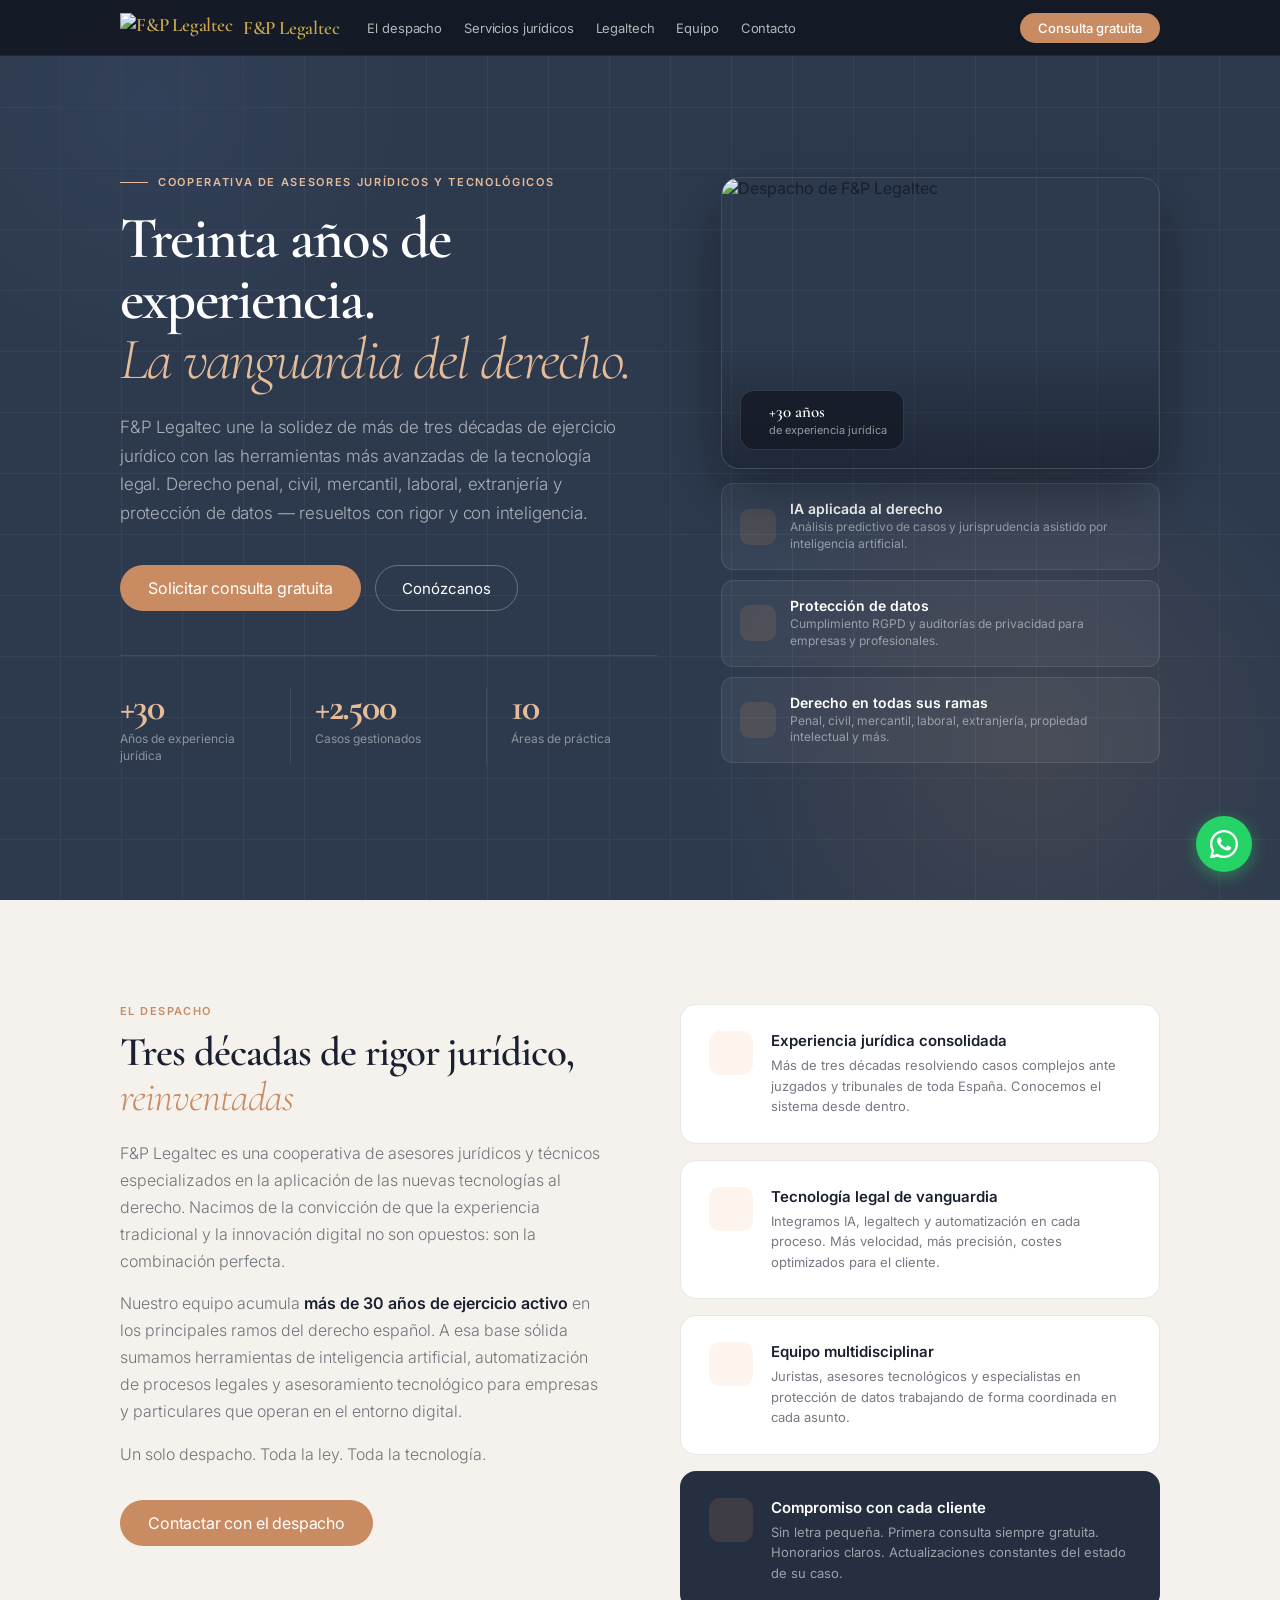
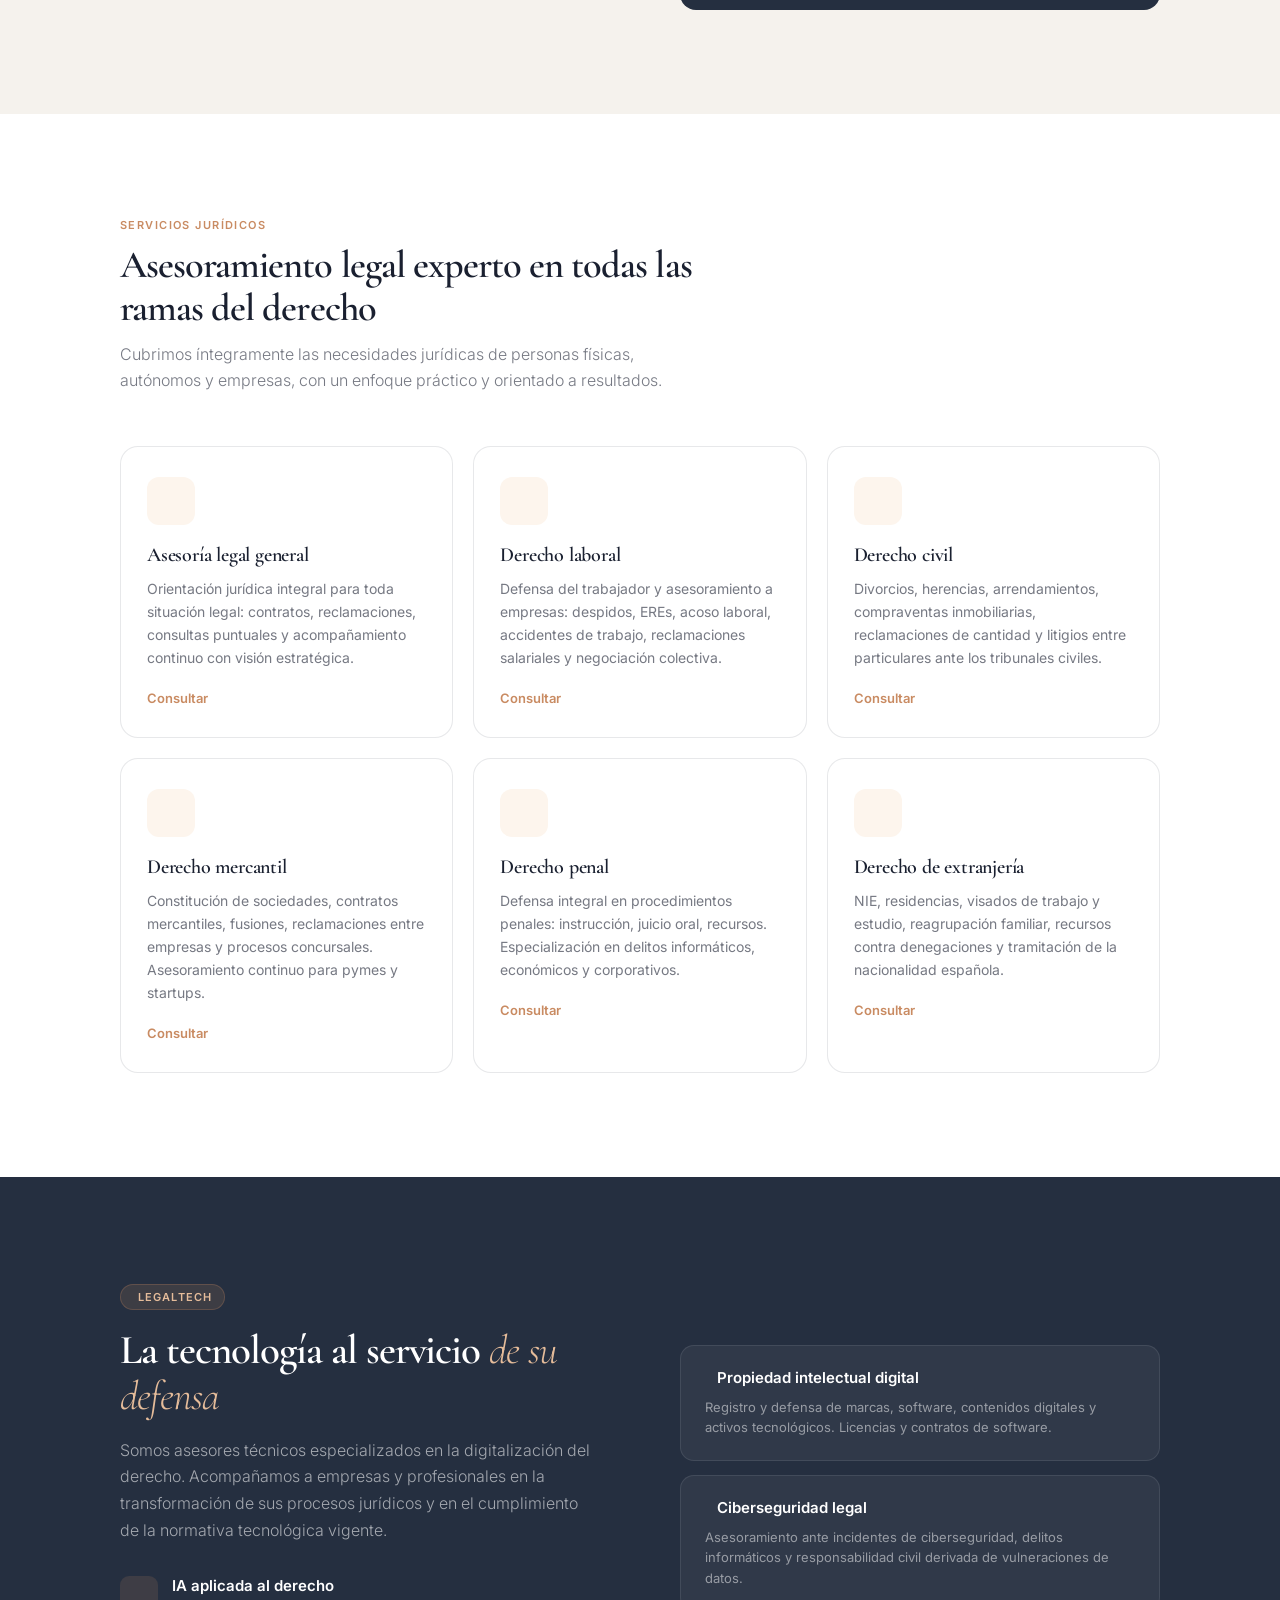
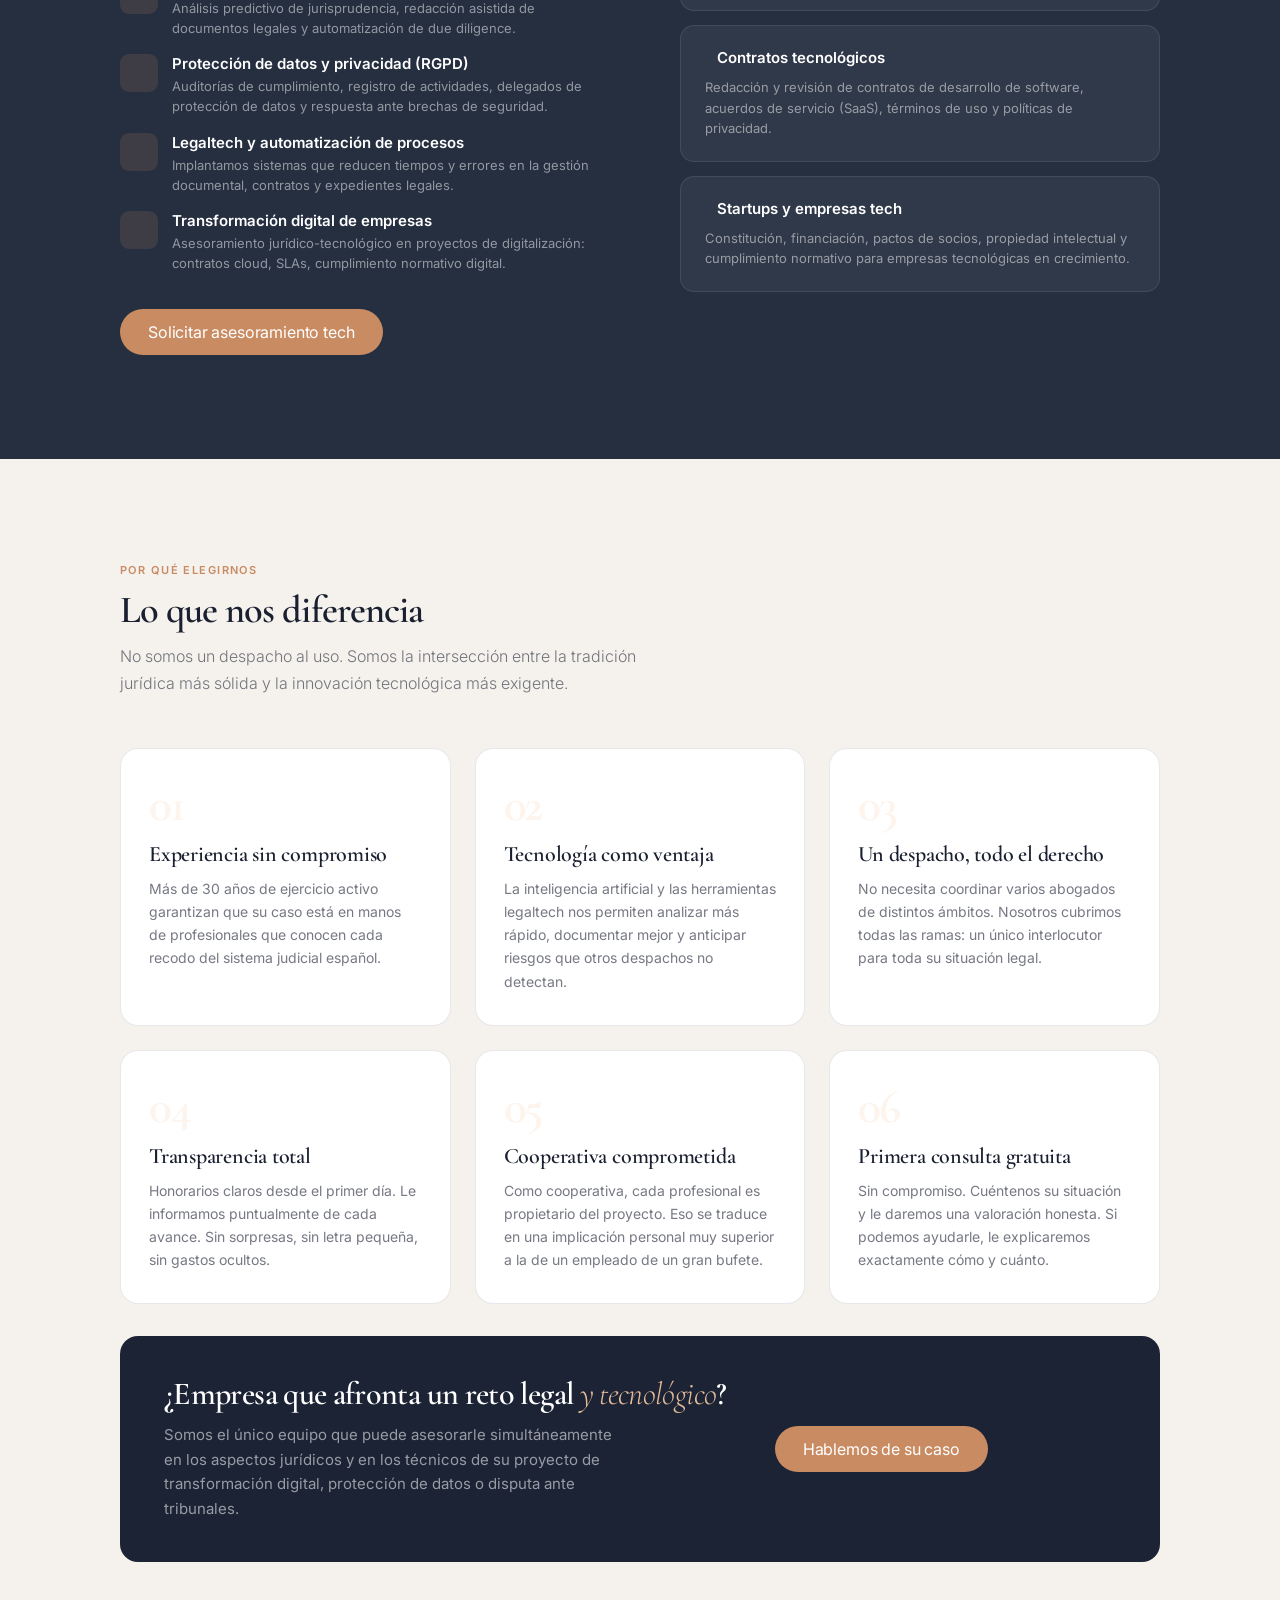
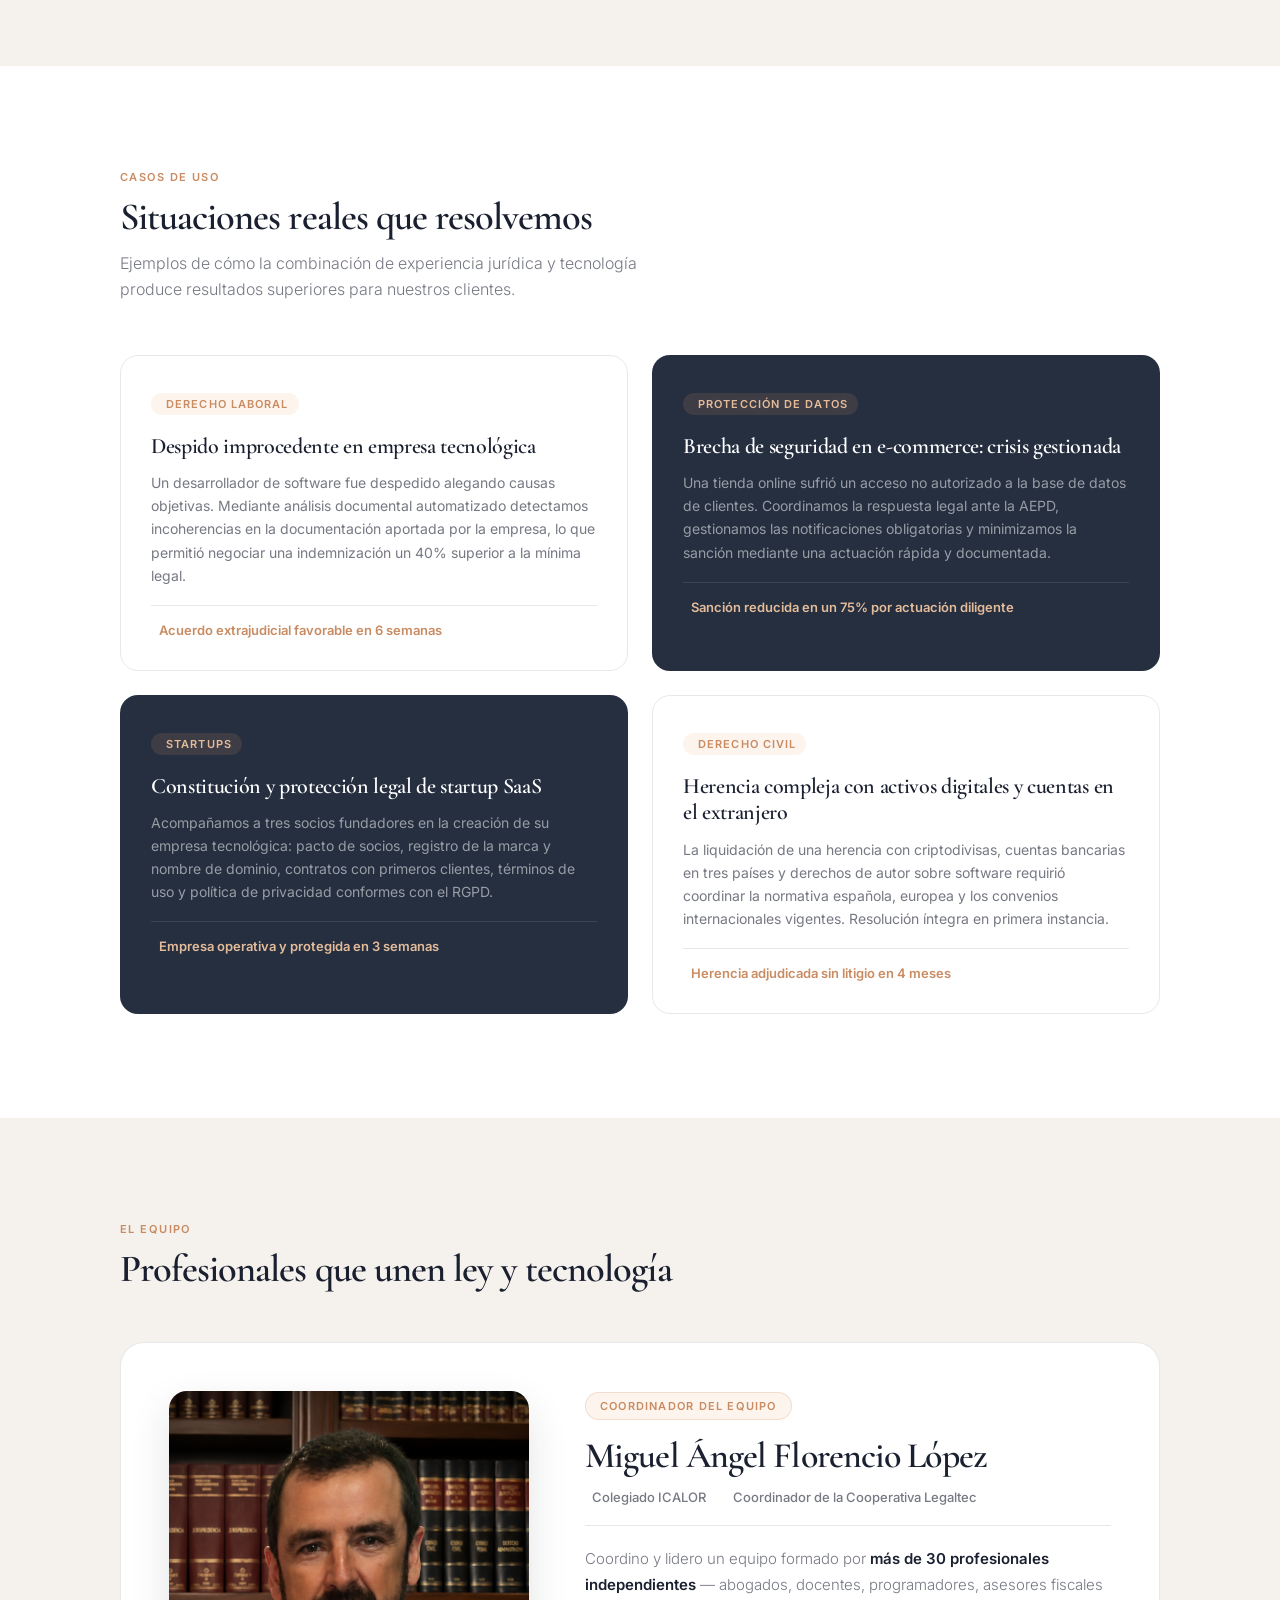
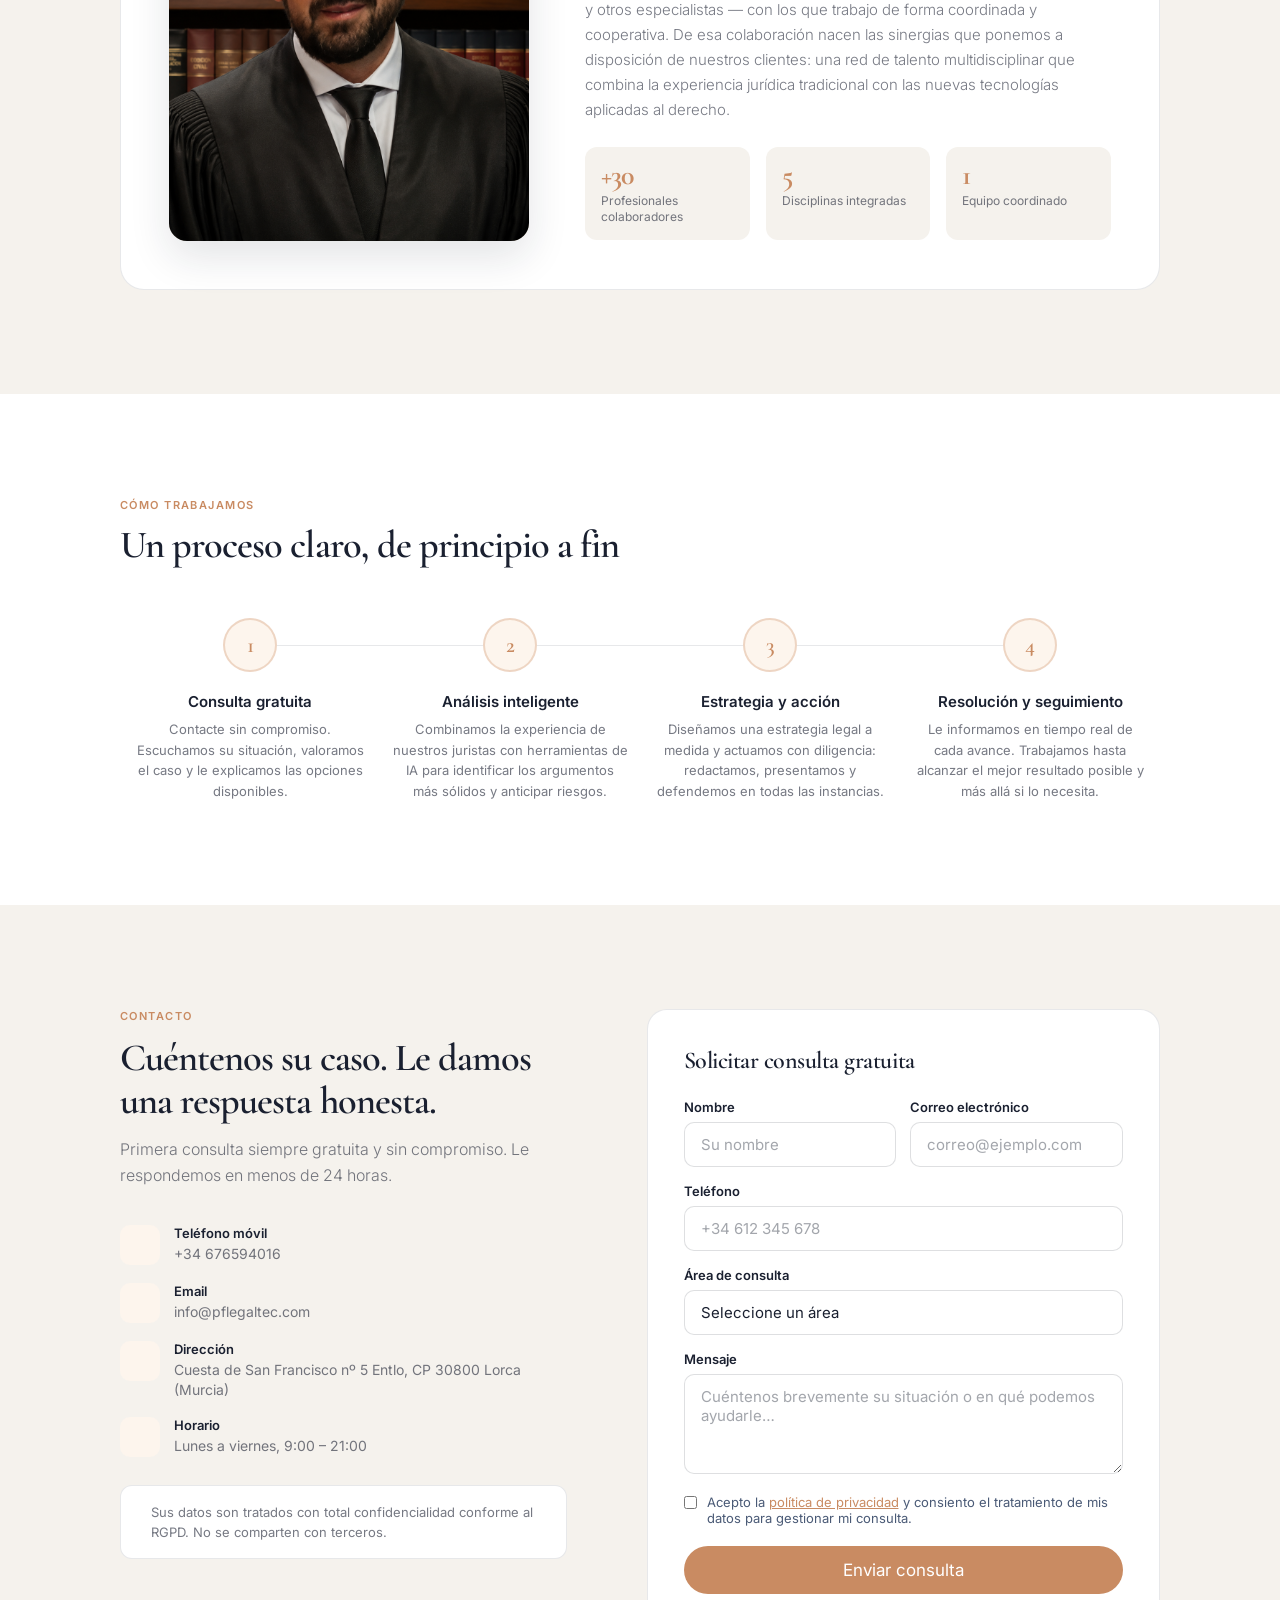
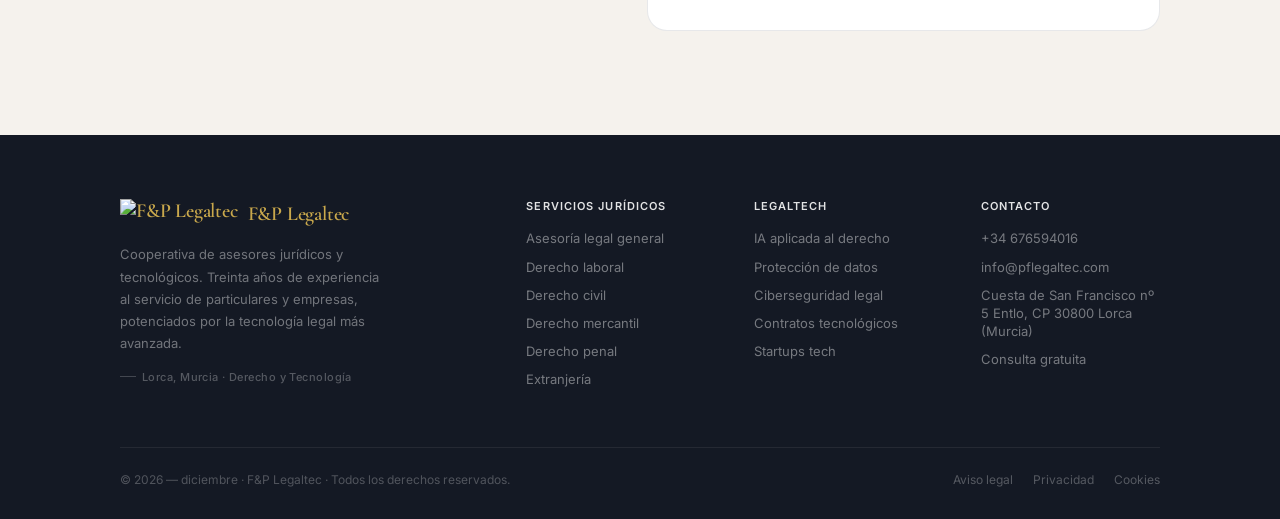
==== commit a8cb2796: "Merge pull request #4 from Jabega69/fix/auditoria-coherencia-entidad Fase 0: base SEO y consolidació" ====
--- a/index.html
+++ b/index.html
@@ -3,7 +3,20 @@
 <head>
 <meta charset="UTF-8">
 <meta name="viewport" content="width=device-width, initial-scale=1.0">
-<title>F&P Legaltec — Derecho y Tecnología</title>
+<title>F&P Legaltec — Abogados y legaltech en Lorca, Murcia</title>
+<meta name="description" content="F&P Legaltec es una cooperativa de asesores jurídicos y tecnológicos en Lorca, Murcia. Derecho laboral, civil, penal, mercantil, extranjería, RGPD e IA aplicada al derecho.">
+<link rel="canonical" href="https://pflegaltec.com/">
+<meta property="og:type" content="website">
+<meta property="og:locale" content="es_ES">
+<meta property="og:site_name" content="F&P Legaltec">
+<meta property="og:title" content="F&P Legaltec — Abogados y legaltech en Lorca, Murcia">
+<meta property="og:description" content="Asesoramiento jurídico y tecnológico en Lorca, Murcia: derecho laboral, civil, penal, mercantil, extranjería, RGPD e IA aplicada al derecho.">
+<meta property="og:url" content="https://pflegaltec.com/">
+<meta property="og:image" content="https://pflegaltec.com/assets/despacho-hero.webp">
+<meta name="twitter:card" content="summary_large_image">
+<meta name="twitter:title" content="F&P Legaltec — Abogados y legaltech en Lorca, Murcia">
+<meta name="twitter:description" content="Asesoramiento jurídico y tecnológico en Lorca, Murcia: derecho laboral, civil, penal, mercantil, extranjería, RGPD e IA aplicada al derecho.">
+<meta name="twitter:image" content="https://pflegaltec.com/assets/despacho-hero.webp">
 <link href="https://fonts.googleapis.com/css2?family=Cormorant+Garamond:ital,wght@0,300;0,400;0,600;0,700;1,300;1,400;1,600&family=Inter:wght@300;400;500;600;700&display=swap" rel="stylesheet">
 <script src="https://unpkg.com/@phosphor-icons/web@2.1.1/src/index.js"></script>
 <style>
@@ -753,6 +766,32 @@
   .team-grid { grid-template-columns: 1fr; }
 }
 
+/* ── WHATSAPP BUTTON ────────────────────────── */
+#whatsapp-btn {
+  position: fixed;
+  bottom: 28px;
+  right: 28px;
+  z-index: 999;
+  width: 56px;
+  height: 56px;
+  border-radius: 50%;
+  background: #25D366;
+  color: #fff;
+  display: flex;
+  align-items: center;
+  justify-content: center;
+  box-shadow: 0 4px 16px rgba(37,211,102,0.45);
+  transition: transform 0.18s ease, box-shadow 0.18s ease;
+  text-decoration: none;
+}
+#whatsapp-btn:hover {
+  transform: scale(1.08);
+  box-shadow: 0 6px 24px rgba(37,211,102,0.6);
+}
+@media (max-width: 640px) {
+  #whatsapp-btn { bottom: 20px; right: 20px; width: 52px; height: 52px; }
+}
+
 /* ── REVEAL ANIMATION ───────────────────────── */
 .reveal {
   opacity: 0; transform: translateY(18px);
@@ -760,6 +799,118 @@
 }
 .reveal.visible { opacity: 1; transform: none; }
 </style>
+<script type="application/ld+json">
+{
+  "@context": "https://schema.org",
+  "@type": "LegalService",
+  "@id": "https://pflegaltec.com/#legalservice",
+  "name": "F&P Legaltec",
+  "alternateName": "Florencio & Partners Legaltec",
+  "url": "https://pflegaltec.com/",
+  "logo": "https://pflegaltec.com/assets/logo-legaltec.png",
+  "image": "https://pflegaltec.com/assets/despacho-hero.webp",
+  "telephone": "+34676594016",
+  "email": "info@pflegaltec.com",
+  "priceRange": "$$",
+  "areaServed": [
+    {
+      "@type": "AdministrativeArea",
+      "name": "Región de Murcia"
+    },
+    {
+      "@type": "Country",
+      "name": "España"
+    }
+  ],
+  "address": {
+    "@type": "PostalAddress",
+    "streetAddress": "Cuesta de San Francisco nº 5 Entlo",
+    "postalCode": "30800",
+    "addressLocality": "Lorca",
+    "addressRegion": "Murcia",
+    "addressCountry": "ES"
+  },
+  "openingHours": "Mo-Fr 09:00-21:00",
+  "founder": {
+    "@type": "Person",
+    "name": "Miguel Ángel Florencio López",
+    "jobTitle": "Abogado coordinador",
+    "memberOf": {
+      "@type": "Organization",
+      "name": "Ilustre Colegio de Abogados de Lorca (ICALOR)"
+    }
+  },
+  "hasOfferCatalog": {
+    "@type": "OfferCatalog",
+    "name": "Servicios jurídicos y legaltech",
+    "itemListElement": [
+      {
+        "@type": "Offer",
+        "itemOffered": {
+          "@type": "Service",
+          "name": "Asesoría legal general"
+        }
+      },
+      {
+        "@type": "Offer",
+        "itemOffered": {
+          "@type": "Service",
+          "name": "Derecho laboral"
+        }
+      },
+      {
+        "@type": "Offer",
+        "itemOffered": {
+          "@type": "Service",
+          "name": "Derecho civil"
+        }
+      },
+      {
+        "@type": "Offer",
+        "itemOffered": {
+          "@type": "Service",
+          "name": "Derecho mercantil"
+        }
+      },
+      {
+        "@type": "Offer",
+        "itemOffered": {
+          "@type": "Service",
+          "name": "Derecho penal"
+        }
+      },
+      {
+        "@type": "Offer",
+        "itemOffered": {
+          "@type": "Service",
+          "name": "Derecho de extranjería"
+        }
+      },
+      {
+        "@type": "Offer",
+        "itemOffered": {
+          "@type": "Service",
+          "name": "Protección de datos RGPD"
+        }
+      },
+      {
+        "@type": "Offer",
+        "itemOffered": {
+          "@type": "Service",
+          "name": "IA aplicada al derecho"
+        }
+      },
+      {
+        "@type": "Offer",
+        "itemOffered": {
+          "@type": "Service",
+          "name": "Contratos tecnológicos"
+        }
+      }
+    ]
+  }
+}
+</script>
 </head>
 <body>
 
@@ -1219,11 +1370,11 @@
         </div>
         <div class="contact-detail">
           <div class="contact-icon"><i class="ph ph-envelope"></i></div>
-          <div><strong>Email</strong><span>miguelfloren@gmail.com</span></div>
+          <div><strong>Email</strong><span>info@pflegaltec.com</span></div>
         </div>
         <div class="contact-detail">
           <div class="contact-icon"><i class="ph ph-map-pin"></i></div>
-          <div><strong>Dirección</strong><span>Cuesta de San Francisco nº 5 Entlo</span></div>
+          <div><strong>Dirección</strong><span>Cuesta de San Francisco nº 5 Entlo, CP 30800 Lorca (Murcia)</span></div>
         </div>
         <div class="contact-detail">
           <div class="contact-icon"><i class="ph ph-clock"></i></div>
@@ -1306,7 +1457,7 @@
           F&amp;P Legaltec
         </div>
         <p>Cooperativa de asesores jurídicos y tecnológicos. Treinta años de experiencia al servicio de particulares y empresas, potenciados por la tecnología legal más avanzada.</p>
-        <div class="footer-tagline">Madrid, España · Derecho y Tecnología</div>
+        <div class="footer-tagline">Lorca, Murcia · Derecho y Tecnología</div>
       </div>
       <div class="footer-col">
         <h4>Servicios jurídicos</h4>
@@ -1327,25 +1478,42 @@
       </div>
       <div class="footer-col">
         <h4>Contacto</h4>
-        <span>+34 910 234 567</span>
-        <span>info@fplegaltec.es</span>
-        <span>Calle Mayor, 42 – Madrid</span>
+        <span>+34 676594016</span>
+        <span>info@pflegaltec.com</span>
+        <span>Cuesta de San Francisco nº 5 Entlo, CP 30800 Lorca (Murcia)</span>
         <a href="#contacto">Consulta gratuita</a>
       </div>
     </div>
     <div class="footer-bottom">
-      <div class="footer-legal">© 2024 F&amp;P Legaltec — Todos los derechos reservados.</div>
+      <div class="footer-legal" id="footer-legal"></div>
       <div class="footer-links">
-        <a href="#">Aviso legal</a>
-        <a href="#">Privacidad</a>
-        <a href="#">Cookies</a>
+        <a href="aviso-legal.html">Aviso legal</a>
+        <a href="privacidad.html">Privacidad</a>
+        <a href="cookies.html">Cookies</a>
       </div>
     </div>
   </div>
 </footer>
 
+<!-- WhatsApp floating button -->
+<a id="whatsapp-btn" href="#" target="_blank" rel="noopener noreferrer" aria-label="Contactar por WhatsApp">
+  <svg xmlns="http://www.w3.org/2000/svg" viewBox="0 0 24 24" fill="currentColor" width="28" height="28" aria-hidden="true">
+    <path d="M17.472 14.382c-.297-.149-1.758-.867-2.03-.967-.273-.099-.471-.148-.67.15-.197.297-.767.966-.94 1.164-.173.199-.347.223-.644.075-.297-.15-1.255-.463-2.39-1.475-.883-.788-1.48-1.761-1.653-2.059-.173-.297-.018-.458.13-.606.134-.133.298-.347.446-.52.149-.174.198-.298.298-.497.099-.198.05-.371-.025-.52-.075-.149-.669-1.612-.916-2.207-.242-.579-.487-.5-.669-.51-.173-.008-.371-.01-.57-.01-.198 0-.52.074-.792.372-.272.297-1.04 1.016-1.04 2.479 0 1.462 1.065 2.875 1.213 3.074.149.198 2.096 3.2 5.077 4.487.709.306 1.262.489 1.694.625.712.227 1.36.195 1.871.118.571-.085 1.758-.719 2.006-1.413.248-.694.248-1.289.173-1.413-.074-.124-.272-.198-.57-.347z"/>
+    <path d="M12 0C5.373 0 0 5.373 0 12c0 2.127.558 4.122 1.532 5.854L.057 23.428a.75.75 0 0 0 .921.921l5.604-1.463A11.945 11.945 0 0 0 12 24c6.627 0 12-5.373 12-12S18.627 0 12 0zm0 22c-1.907 0-3.693-.513-5.228-1.407l-.374-.22-3.878 1.013 1.037-3.793-.242-.389A9.956 9.956 0 0 1 2 12C2 6.477 6.477 2 12 2s10 4.477 10 10-4.477 10-10 10z"/>
+  </svg>
+</a>
+
 <script src="js/config.js"></script>
 <script>
+// ── WHATSAPP BUTTON ────────────────────────────
+(function() {
+  var btn = document.getElementById('whatsapp-btn');
+  if (btn && typeof CONFIG !== 'undefined' && CONFIG.WHATSAPP_NUMBER) {
+    var msg = encodeURIComponent('Hola, me gustaría consultar sobre sus servicios legales.');
+    btn.href = 'https://wa.me/' + CONFIG.WHATSAPP_NUMBER + '?text=' + msg;
+  }
+})();
+
 // ── SMOOTH SCROLL ──────────────────────────────
 document.querySelectorAll('a[href^="#"]').forEach(function(a) {
   a.addEventListener('click', function(e) {
@@ -1399,12 +1567,21 @@
   });
 
   var consent = document.getElementById('consentRgpd');
+  var consentErr = document.getElementById('consentError');
   if (consent && !consent.checked) {
     invalid = true;
     var consentGroup = consent.closest('.form-group');
     if (consentGroup) consentGroup.style.color = '#c9504a';
+    if (!consentErr) {
+      consentErr = document.createElement('p');
+      consentErr.id = 'consentError';
+      consentErr.style.cssText = 'color:#c9504a;font-size:13px;margin-top:6px;';
+      consentErr.textContent = 'Debe aceptar la política de privacidad para enviar el formulario.';
+      if (consentGroup) consentGroup.appendChild(consentErr);
+    }
     consent.addEventListener('change', function() {
       if (consentGroup) consentGroup.style.color = '';
+      if (consentErr) consentErr.remove();
     }, { once: true });
   }
 
@@ -1454,6 +1631,15 @@
   }
 });
 
+// ── COPYRIGHT DINÁMICO ─────────────────────────
+(function() {
+  var now = new Date();
+  var meses = ['enero','febrero','marzo','abril','mayo','junio','julio','agosto','septiembre','octubre','noviembre','diciembre'];
+  var texto = '© ' + now.getFullYear() + ' — ' + meses[now.getMonth()] + ' · F&P Legaltec · Todos los derechos reservados.';
+  var el = document.getElementById('footer-legal');
+  if (el) el.textContent = texto;
+})();
+
 // ── REVEAL ON SCROLL ───────────────────────────
 if ('IntersectionObserver' in window) {
   var obs = new IntersectionObserver(function(entries) {
